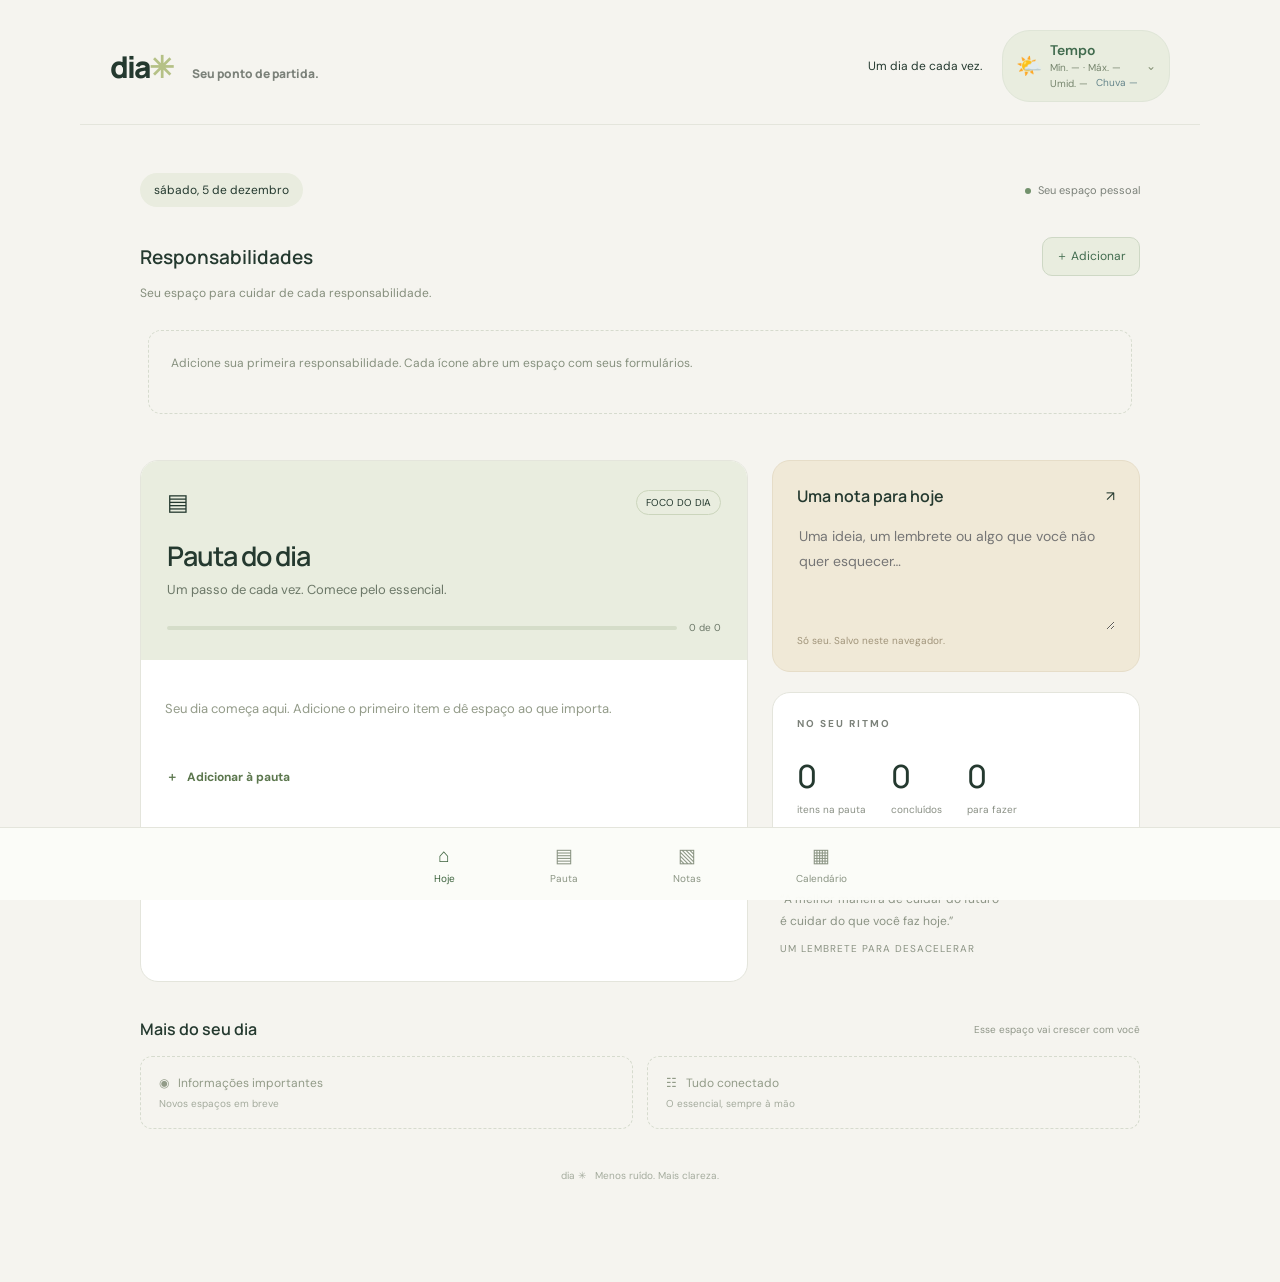
==== index.html @ 229f432b "Separa estilos do HTML em arquivo CSS" ====
<!doctype html>
<html lang="pt-BR"><head><meta charset="utf-8"><meta name="viewport" content="width=device-width,initial-scale=1"><meta name="theme-color" content="#f5f4ef"><title>Dia — seu ponto de partida</title><link rel="stylesheet" href="styles.css"></head><body><header><div class="brand">dia<i>✳</i><span class="tagline">Seu ponto de partida.</span></div><div class="topright"><span>Um dia de cada vez.</span><button class="weathercompact" id="weatheropen" aria-label="Abrir previsão do tempo de Indaial" title="Previsão do tempo — Indaial, SC"><span id="weatherminiicon" aria-hidden="true">🌤️</span><span class="weatherminiinfo"><span id="weatherminitxt">Tempo</span><span id="weatherminirange">Mín. — · Máx. —</span><span class="weatherminimetrics"><span id="weatherminihumidity">Umid. —</span><span id="weatherminirain">Chuva —</span></span><span id="weatherminiwarning" hidden>⚠ Aviso meteorológico</span></span><span class="weatherchevron">⌄</span></button></div></header><main class="layout" id="inicio"><div class="datebar"><span class="datechip" id="date"></span><span class="live">Seu espaço pessoal</span></div><section class="responsibilities" aria-labelledby="resptitle"><div class="respheading"><h2 id="resptitle">Responsabilidades</h2><button id="respadd">＋ Adicionar</button></div><p class="respintro">Seu espaço para cuidar de cada responsabilidade.</p><div class="showcase" id="showcase"></div></section><div class="grid"><section class="card" id="pauta"><div class="pautahead"><div class="labelrow"><span class="icon">▤</span><span class="pill">FOCO DO DIA</span></div><h2>Pauta do dia</h2><p>Um passo de cada vez. Comece pelo essencial.</p><div class="progressline"><div class="track"><div class="fill" id="progress"></div></div><span id="count"></span></div></div><div class="items" id="items"></div><button class="add" id="new">＋ &nbsp; Adicionar à pauta</button></section><aside class="right"><section class="note" id="notas"><div class="labelrow"><h2 class="smalltitle">Uma nota para hoje</h2><span>↗</span></div><textarea id="note" aria-label="Anotações do dia" placeholder="Uma ideia, um lembrete ou algo que você não quer esquecer…"></textarea><div class="saved" id="saved">Só seu. Salvo neste navegador.</div></section><section class="card overview"><div class="eyebrow">NO SEU RITMO</div><div class="stats"><div><div class="number" id="total">0</div><div class="statlabel">itens na pauta</div></div><div><div class="number" id="done">0</div><div class="statlabel">concluídos</div></div><div><div class="number" id="left">0</div><div class="statlabel">para fazer</div></div></div></section><div class="quote">“A melhor maneira de cuidar do futuro<br>é cuidar do que você faz hoje.”<span>UM LEMBRETE PARA DESACELERAR</span></div></aside></div><div class="sectionlabel"><h2>Mais do seu dia</h2><span class="soon">Esse espaço vai crescer com você</span></div><div class="future"><div class="futurebox">◉ &nbsp; Informações importantes<span>Novos espaços em breve</span></div><div class="futurebox">☷ &nbsp; Tudo conectado<span>O essencial, sempre à mão</span></div></div><footer>dia ✳ &nbsp; Menos ruído. Mais clareza.</footer></main><nav class="bottomnav" aria-label="Navegação principal"><a href="#inicio" class="active"><b>⌂</b>Hoje</a><a href="#pauta"><b>▤</b>Pauta</a><a href="#notas"><b>▧</b>Notas</a><a href="#calendario" id="calnav"><b>▦</b>Calendário</a></nav><dialog id="dialog"><form id="form"><h2>Adicionar à pauta</h2><label for="title">O que você quer fazer?</label><input id="title" required maxlength="160" placeholder="Ex.: Preparar a reunião"><label for="time">Horário (opcional)</label><input id="time" type="time"><div class="actions"><button type="button" id="cancel">Cancelar</button><button class="primary">Adicionar</button></div></form></dialog><script>
const today=new Date().toLocaleDateString('en-CA'),key='dia-pauta-'+today;let data;try{data=JSON.parse(localStorage.getItem(key))}catch{}if(!Array.isArray(data))data=[];const $=id=>document.getElementById(id);$('date').textContent=new Date().toLocaleDateString('pt-BR',{weekday:'long',day:'numeric',month:'long'});function save(){try{localStorage.setItem(key,JSON.stringify(data))}catch{alert('Não foi possível salvar neste navegador.')}}function render(){$('items').replaceChildren();if(!data.length){let p=document.createElement('p');p.className='pauta-empty';p.textContent='Seu dia começa aqui. Adicione o primeiro item e dê espaço ao que importa.';$('items').append(p)}data.forEach((v,i)=>{let row=document.createElement('div');row.className='item'+(v.done?' done':'');let c=document.createElement('input');c.type='checkbox';c.className='check';c.checked=v.done;c.setAttribute('aria-label','Concluir '+v.title);c.onchange=()=>{v.done=c.checked;save();render()};let body=document.createElement('div');body.className='itembody';let title=document.createElement('div');title.className='title';title.textContent=v.title;let meta=document.createElement('div');meta.className='meta';meta.textContent=(v.time?v.time+' · ':'')+(v.done?'Concluído':'A fazer');body.append(title,meta);let del=document.createElement('button');del.className='remove';del.textContent='×';del.setAttribute('aria-label','Excluir '+v.title);del.onclick=()=>{data.splice(i,1);save();render()};row.append(c,body,del);$('items').append(row)});let done=data.filter(x=>x.done).length;$('count').textContent=done+' de '+data.length;$('progress').style.width=(data.length?done/data.length*100:0)+'%';$('total').textContent=data.length;$('done').textContent=done;$('left').textContent=data.length-done}render();$('new').onclick=()=>$('dialog').showModal();$('cancel').onclick=()=>$('dialog').close();$('form').onsubmit=e=>{e.preventDefault();let title=$('title').value.trim();if(!title)return;data.push({title,time:$('time').value,done:false});save();render();$('form').reset();$('dialog').close()};try{$('note').value=localStorage.getItem('dia-note-'+today)||''}catch{}$('note').oninput=()=>{try{localStorage.setItem('dia-note-'+today,$('note').value);$('saved').textContent='Salvo neste navegador ✓'}catch{$('saved').textContent='Não foi possível salvar.'}};document.querySelectorAll('.bottomnav a').forEach(a=>a.onclick=()=>{document.querySelectorAll('.bottomnav a').forEach(x=>x.classList.remove('active'));a.classList.add('active')});
</script><main id="calendario" class="calendarpage" hidden><div class="calbar"><h1>Calendário</h1><div class="calcontrols"><button id="calprev" aria-label="Mês anterior">‹</button><button id="caltoday">Hoje</button><button id="calnext" aria-label="Próximo mês">›</button></div></div><p class="respintro">Os vencimentos de todas as suas responsabilidades, em um só lugar.</p><div class="calmonth" id="calmonth" aria-live="polite"></div><div class="card calendar-card"><div class="calweek"><div>DOM</div><div>SEG</div><div>TER</div><div>QUA</div><div>QUI</div><div>SEX</div><div>SÁB</div></div><div class="calgrid" id="calgrid"></div></div><p class="callegend">Os números abaixo dos dias indicam a quantidade de vencimentos.</p><section class="calevents" id="calevents" aria-live="polite"></section></main><dialog id="respcreate"><form id="respcreateform"><h2>Nova responsabilidade</h2><label for="respname">Nome</label><input id="respname" required maxlength="60" placeholder="Ex.: Trabalho, Casa, Estudos"><label for="respimage">Imagem do ícone (opcional)</label><input id="respimage" type="file" accept="image/*"><img id="respimagepreview" alt="Prévia do ícone" hidden><div class="actions"><button type="button" id="respcreatecancel">Cancelar</button><button class="primary">Criar ícone</button></div></form></dialog><dialog id="respdetail"><div class="detailtop"><h2 id="respdetailtitle"></h2><button id="respclose" aria-label="Fechar">×</button></div><p class="respintro">Crie formulários e mantenha as informações por aqui.</p><div id="respforms"></div><button class="respbtn" id="respnewform">＋ Adicionar formulário</button><form id="formbuilder" hidden><label for="formname">Título do formulário</label><input id="formname" required maxlength="100" placeholder="Ex.: Informações da semana"><label>Campos do formulário</label><div id="fieldrows"></div><button type="button" class="respbtn" id="fieldadd">＋ Adicionar campo</button><div class="actions"><button type="button" id="buildercancel">Cancelar</button><button class="primary">Criar formulário</button></div></form><div class="respsave" id="respstatus" role="status"></div><button class="delete-resp" id="respdelete">Excluir esta responsabilidade</button></dialog><script>(()=>{
const el=id=>document.getElementById(id),storage='dia-responsabilidades-v1';let list=[];try{const stored=JSON.parse(localStorage.getItem(storage));if(Array.isArray(stored))list=stored}catch{}let active=null,image='',imageBusy=false,editing=null;
function persist(){try{localStorage.setItem(storage,JSON.stringify(list));render();if(window.refreshCalendar)window.refreshCalendar();el('respstatus').textContent='Salvo neste navegador ✓';return true}catch{el('respstatus').textContent='Não foi possível salvar. O armazenamento pode estar cheio.';alert('Não foi possível salvar. Tente usar uma imagem menor ou liberar espaço no navegador.');return false}}
function node(tag,cls,text){const n=document.createElement(tag);if(cls)n.className=cls;if(text!==undefined)n.textContent=text;return n}
function render(){el('showcase').replaceChildren();if(!list.length){el('showcase').append(node('div','emptyresp','Adicione sua primeira responsabilidade. Cada ícone abre um espaço com seus formulários.'));return}list.forEach(r=>{const now=new Date();const today=now.getFullYear()+'-'+String(now.getMonth()+1).padStart(2,'0')+'-'+String(now.getDate()).padStart(2,'0');const due=(r.forms||[]).some(f=>(f.fields||[]).some(field=>field.type==='date'&&field.value===today));const soonDates=[1,2,3].map(offset=>{const d=new Date(now.getFullYear(),now.getMonth(),now.getDate()+offset);return d.getFullYear()+'-'+String(d.getMonth()+1).padStart(2,'0')+'-'+String(d.getDate()).padStart(2,'0')});const soon=(r.forms||[]).some(f=>(f.fields||[]).some(field=>field.type==='date'&&soonDates.includes(field.value)));const b=node('button','respicon'+(due?' due-today':soon?' due-soon':''));b.type='button';if(r.image){const img=node('img');img.src=r.image;img.alt='';b.append(img)}else b.append(node('span','fallback',r.name.slice(0,1).toUpperCase()));b.append(node('span','',r.name));b.setAttribute('aria-label','Abrir responsabilidade '+r.name+(due?' — vencimento hoje':soon?' — vencimento nos próximos 3 dias':''));if(due)b.title='Vencimento hoje';else if(soon)b.title='Vencimento nos próximos 3 dias';b.onclick=()=>open(r);el('showcase').append(b)})}
function open(r){active=r;el('respdetailtitle').textContent=r.name;el('formbuilder').hidden=true;el('respnewform').hidden=false;el('respstatus').textContent='Salvo somente neste navegador.';renderForms();el('respdetail').showModal()}
function renderForms(){const target=el('respforms');target.replaceChildren();if(!active.forms.length)target.append(node('p','respintro','Nenhum formulário ainda. Comece adicionando um abaixo.'));active.forms.forEach((f,fi)=>{const card=node('section','formcard');const heading=node('div','formheading');heading.append(node('h3','',f.title));const edit=node('button','editform','✎');edit.type='button';edit.title='Editar formulário';edit.setAttribute('aria-label','Editar formulário '+f.title);edit.onclick=()=>startBuilder(f);heading.append(edit);card.append(heading);f.fields.forEach((field,idx)=>{const id='resp-field-'+fi+'-'+idx;const label=node('label','',field.label);label.htmlFor=id;let input;if(field.type==='textarea')input=node('textarea');else{input=node('input');input.type=field.type}input.id=id;if(field.type==='checkbox'){input.className='respcheck';input.checked=!!field.value;label.prepend(input);card.append(label)}else{input.value=field.value||'';card.append(label,input)}input.oninput=()=>{field.value=field.type==='checkbox'?input.checked:input.value;persist()}});const del=node('button','delete-resp','Excluir formulário');del.type='button';del.onclick=()=>{if(!confirm('Excluir este formulário e as informações preenchidas?'))return;active.forms.splice(fi,1);persist();renderForms()};card.append(del);target.append(card)})}
el('respadd').onclick=()=>{el('respcreateform').reset();image='';el('respimagepreview').hidden=true;el('respcreate').showModal()};el('respcreatecancel').onclick=()=>el('respcreate').close();el('respclose').onclick=()=>el('respdetail').close();
el('respimage').onchange=async()=>{const file=el('respimage').files[0];image='';el('respimagepreview').hidden=true;if(!file)return;imageBusy=true;const submit=el('respcreateform').querySelector('button[type=submit],button.primary');submit.disabled=true;try{if(!file.type.startsWith('image/'))throw Error();const url=URL.createObjectURL(file);try{const img=new Image();await new Promise((resolve,reject)=>{img.onload=resolve;img.onerror=reject;img.src=url});const canvas=document.createElement('canvas');canvas.width=canvas.height=160;const ctx=canvas.getContext('2d');const side=Math.min(img.width,img.height);ctx.drawImage(img,(img.width-side)/2,(img.height-side)/2,side,side,0,0,160,160);image=canvas.toDataURL('image/jpeg',.82);el('respimagepreview').src=image;el('respimagepreview').hidden=false}finally{URL.revokeObjectURL(url)}}catch{el('respimage').value='';alert('Não foi possível abrir essa imagem. Escolha uma imagem JPG, PNG ou WebP.')}finally{imageBusy=false;submit.disabled=false}};
el('respcreateform').onsubmit=e=>{e.preventDefault();if(imageBusy)return;const name=el('respname').value.trim();if(!name)return;const r={id:Date.now().toString(36)+Math.random().toString(36).slice(2),name,image,forms:[]};list.push(r);if(!persist()){list.pop();return}render();el('respcreate').close()};
function addField(field){const row=node('div','fieldrow');if(field)row._original=field;const label=node('input');label.required=true;label.maxLength=100;label.placeholder='Nome do campo';label.setAttribute('aria-label','Nome do campo');const select=node('select');select.setAttribute('aria-label','Tipo do campo');[['text','Texto'],['textarea','Texto longo'],['number','Número'],['date','Data'],['checkbox','Marcação']].forEach(([value,text])=>{const opt=node('option','',text);opt.value=value;select.append(opt)});const remove=node('button','','×');remove.type='button';remove.setAttribute('aria-label','Remover campo');remove.onclick=()=>row.remove();if(field){label.value=field.label;select.value=field.type}row.append(label,select,remove);el('fieldrows').append(row)}
function startBuilder(form=null){editing=form;el('formbuilder').reset();el('fieldrows').replaceChildren();el('formname').value=form?form.title:'';if(form)form.fields.forEach(f=>addField(f));else addField();el('formbuilder').querySelector('.primary').textContent=form?'Salvar alterações':'Criar formulário';el('formbuilder').hidden=false;el('respnewform').hidden=true;el('formname').focus();el('formbuilder').scrollIntoView({block:'nearest',behavior:'smooth'})}el('respnewform').onclick=()=>startBuilder();el('fieldadd').onclick=()=>addField();el('buildercancel').onclick=()=>{el('formbuilder').hidden=true;el('respnewform').hidden=false};el('formbuilder').onsubmit=e=>{e.preventDefault();const title=el('formname').value.trim();const fields=[...el('fieldrows').children].map(row=>({label:row.querySelector('input').value.trim(),type:row.querySelector('select').value,value:row._original?row._original.value:''}));if(!title||!fields.length||fields.some(f=>!f.label)){alert('Informe um título e pelo menos um campo com nome.');return}const previous=editing?{title:editing.title,fields:editing.fields}:null;if(editing){editing.title=title;editing.fields=fields}else active.forms.push({title,fields});if(!persist()){if(editing)Object.assign(editing,previous);else active.forms.pop();return}editing=null;el('formbuilder').hidden=true;el('respnewform').hidden=false;renderForms()};el('respdelete').onclick=()=>{if(!confirm('Excluir esta responsabilidade e todos os seus formulários?'))return;const old=list;list=list.filter(r=>r!==active);if(!persist()){list=old;return}render();el('respdetail').close();active=null};render();
window.addEventListener('focus',render);document.addEventListener('visibilitychange',()=>{if(!document.hidden)render()});setInterval(render,60000);window.openResponsibility=id=>{const r=list.find(x=>x.id===id);if(r)open(r)};})();
</script><script>(()=>{
const $=id=>document.getElementById(id),localDay=d=>d.getFullYear()+'-'+String(d.getMonth()+1).padStart(2,'0')+'-'+String(d.getDate()).padStart(2,'0');let selected=localDay(new Date()),view=new Date();view.setDate(1);
function events(){let list=[];try{list=JSON.parse(localStorage.getItem('dia-responsabilidades-v1'))||[]}catch{}const all=[];list.forEach(r=>(r.forms||[]).forEach((f,formIndex)=>(f.fields||[]).forEach(field=>{if(field.type==='date'&&/^\d{4}-\d{2}-\d{2}$/.test(field.value||'')){const existing=all.find(e=>e.id===r.id&&e.formIndex===formIndex&&e.date===field.value);if(existing)existing.fields.push(field.label);else all.push({date:field.value,responsibility:r.name,id:r.id,formIndex,form:f.title,fields:[field.label]})}})));return all}
function node(t,c,text){const n=document.createElement(t);if(c)n.className=c;if(text!==undefined)n.textContent=text;return n}
function render(){const all=events(),today=localDay(new Date());$('calmonth').textContent=view.toLocaleDateString('pt-BR',{month:'long',year:'numeric'});$('calgrid').replaceChildren();for(let i=0;i<view.getDay();i++)$('calgrid').append(node('div','calblank'));const days=new Date(view.getFullYear(),view.getMonth()+1,0).getDate();for(let day=1;day<=days;day++){const date=localDay(new Date(view.getFullYear(),view.getMonth(),day)),items=all.filter(e=>e.date===date);const b=node('button','calday'+(date===selected?' selected':'')+(date===today?' today':''),String(day));b.type='button';b.setAttribute('aria-pressed',String(date===selected));b.setAttribute('aria-label',day+' de '+$('calmonth').textContent+', '+items.length+' vencimentos');if(items.length)b.append(node('small','',items.length+' '+(items.length===1?'item':'itens')));b.onclick=()=>{selected=date;render()};$('calgrid').append(b)}const area=$('calevents');area.replaceChildren();area.append(node('h2','',new Date(selected+'T12:00:00').toLocaleDateString('pt-BR',{weekday:'long',day:'numeric',month:'long',year:'numeric'})));const matches=all.filter(e=>e.date===selected);if(!matches.length)area.append(node('p','calempty','Nenhum vencimento neste dia. As datas preenchidas nos formulários aparecem aqui automaticamente.'));matches.forEach(e=>{const b=node('button','calevent');b.type='button';b.append(node('small','',e.responsibility),node('strong','',e.form),node('span','',e.fields.join(' · ')));b.setAttribute('aria-label','Abrir '+e.responsibility+', '+e.form+', '+e.fields.join(', '));b.onclick=()=>window.openResponsibility(e.id);area.append(b)})}
function page(){const calendar=location.hash==='#calendario';document.querySelector('main.layout').hidden=calendar;$('calendario').hidden=!calendar;document.querySelectorAll('.bottomnav a').forEach(a=>a.classList.toggle('active',calendar?a.id==='calnav':a.getAttribute('href')===(location.hash||'#inicio')));if(calendar)render()}
$('calprev').onclick=()=>{view.setMonth(view.getMonth()-1);render()};$('calnext').onclick=()=>{view.setMonth(view.getMonth()+1);render()};$('caltoday').onclick=()=>{view=new Date();view.setDate(1);selected=localDay(new Date());render()};window.refreshCalendar=render;window.addEventListener('hashchange',page);window.addEventListener('storage',render);page();
})();
</script><dialog id="weatherdialog"><div class="weatherdialogtop"><span>Indaial, SC</span><button id="weatherclose" aria-label="Fechar previsão">×</button></div><section class="card weather" aria-labelledby="weathertitle"><div class="labelrow"><div><div class="eyebrow">TEMPO EM INDAIAL, SC</div><h2 id="weathertitle">O tempo hoje</h2></div><button id="weatherrefresh" class="respbtn" aria-label="Atualizar previsão do tempo">↻ Atualizar</button></div><div id="weathercontent" hidden><div class="weathernow"><span id="weathericon" aria-hidden="true"></span><div><div id="weathertemp"></div><strong id="weathercondition"></strong><div id="weatherfeel"></div></div><div class="weatherdetails"><div id="weatherrange"></div><div id="weatherrain"></div><div id="weatherhumidity"></div></div></div><details class="weatherforecast" open><summary>Previsão para 7 dias</summary><div id="weatherweek"></div></details></div><section class="weatheralerts"><strong>Avisos meteorológicos · Indaial</strong><div id="weatheralertstatus" role="status">Consultando avisos do INMET…</div><div id="weatheralertlist"></div><a href="https://avisos.inmet.gov.br/" target="_blank" rel="noopener">Consultar avisos oficiais no INMET ↗</a></section><div class="weatherfoot"><span id="weatherstatus" role="status">Carregando previsão…</span><a href="https://open-meteo.com/" target="_blank" rel="noopener">Open-Meteo</a></div></section></dialog><script>document.getElementById("weatheropen").onclick=()=>document.getElementById("weatherdialog").showModal();document.getElementById("weatherclose").onclick=()=>document.getElementById("weatherdialog").close();</script><script>(()=>{
const $=id=>document.getElementById(id),url='https://api.open-meteo.com/v1/forecast?latitude=-26.89778&longitude=-49.23167&current=temperature_2m,apparent_temperature,relative_humidity_2m,weather_code,is_day&daily=weather_code,temperature_2m_max,temperature_2m_min,precipitation_probability_max&timezone=America%2FSao_Paulo&forecast_days=7',key='dia-weather-indaial-v1';let busy=false;
const fmt=(v,s='')=>typeof v==='number'&&Number.isFinite(v)?Math.round(v)+s:'—';
function condition(code,night=false){if(code===0)return[night?'🌙':'☀️',night?'Céu limpo':'Ensolarado'];if([1,2].includes(code))return['🌤️','Parcialmente nublado'];if(code===3)return['☁️','Nublado'];if([45,48].includes(code))return['🌫️','Neblina'];if([51,53,55,56,57].includes(code))return['🌦️','Garoa'];if([61,63,65,66,67,80,81,82].includes(code))return['🌧️','Chuva'];if([71,73,75,77,85,86].includes(code))return['🌨️','Neve'];if([95,96,99].includes(code))return['⛈️','Trovoadas'];return['🌡️','Condição indisponível']}
function node(t,c,txt){const n=document.createElement(t);if(c)n.className=c;if(txt!==undefined)n.textContent=txt;return n}
function render(payload,cached=false){const d=payload.data;if(!d.daily?.time?.length||!d.current)throw Error('Resposta incompleta');const day=new Date().toLocaleDateString('en-CA',{timeZone:'America/Sao_Paulo'});let i=d.daily.time.indexOf(day);if(i<0){$('weatherstatus').textContent='A previsão salva é de outro dia. Conecte-se à internet e atualize.';$('weathercontent').hidden=true;return}const [icon,text]=condition(d.current.weather_code,d.current.is_day===0);$('weathercontent').hidden=false;$('weathericon').textContent=icon;$('weatherminiicon').textContent=icon;$('weatherminitxt').textContent=fmt(d.current.temperature_2m,'°');$('weatherminirain').textContent='Chuva '+fmt(d.daily.precipitation_probability_max[i],'%');$('weatherminirange').textContent='Mín. '+fmt(d.daily.temperature_2m_min[i],'°')+' · Máx. '+fmt(d.daily.temperature_2m_max[i],'°');$('weatherminihumidity').textContent='Umid. '+fmt(d.current.relative_humidity_2m,'%');$('weatherhumidity').textContent='Umidade atual: '+fmt(d.current.relative_humidity_2m,'%');$('weatheropen').setAttribute('aria-label','Previsão de Indaial: '+fmt(d.current.temperature_2m,' graus')+', chance de chuva hoje '+fmt(d.daily.precipitation_probability_max[i],'%'));$('weathertemp').textContent=fmt(d.current.temperature_2m,'°');$('weathercondition').textContent=text;$('weatherfeel').textContent='Sensação de '+fmt(d.current.apparent_temperature,'°');$('weatherrange').textContent='Mín. '+fmt(d.daily.temperature_2m_min[i],'°')+'  ·  Máx. '+fmt(d.daily.temperature_2m_max[i],'°');$('weatherrain').textContent=fmt(d.daily.precipitation_probability_max[i],'%')+' de chance de chuva';$('weatherweek').replaceChildren();d.daily.time.forEach((date,j)=>{if(date<day)return;const [ic,description]=condition(d.daily.weather_code[j]);const cell=node('div','weatherday');cell.append(node('span','',date===day?'Hoje':new Date(date+'T12:00:00').toLocaleDateString('pt-BR',{weekday:'short'})),node('div','weatherdayicon',ic),node('strong','',fmt(d.daily.temperature_2m_max[j],'°')),node('span','',fmt(d.daily.temperature_2m_min[j],'°')),node('small','',fmt(d.daily.precipitation_probability_max[j],'%')));cell.title=description+' · chance de chuva';$('weatherweek').append(cell)});$('weatherstatus').textContent=(cached?'Última previsão salva · ':'Atualizado às ')+new Date(payload.saved).toLocaleTimeString('pt-BR',{hour:'2-digit',minute:'2-digit',timeZone:'America/Sao_Paulo'})+(cached?' · Pode estar desatualizada.':'')}
async function load(){if(busy)return;busy=true;$('weatherrefresh').disabled=true;$('weatherstatus').textContent='Atualizando previsão…';try{const response=await fetch(url,{signal:AbortSignal.timeout(15000)});if(!response.ok)throw Error('API indisponível');const data=await response.json();const payload={data,saved:Date.now()};render(payload);try{localStorage.setItem(key,JSON.stringify(payload))}catch{}}catch{let cached;try{cached=JSON.parse(localStorage.getItem(key));if(cached)render(cached,true)}catch{cached=null}if(!cached)$('weatherstatus').textContent='Não foi possível carregar o tempo. Verifique a conexão e tente atualizar.'}finally{busy=false;$('weatherrefresh').disabled=false}}
$('weatherrefresh').onclick=load;try{const cached=JSON.parse(localStorage.getItem(key));if(cached)render(cached,true)}catch{}load();setInterval(load,30*60*1000);window.addEventListener('online',load);
})();
</script><script>
(()=>{async function checkAlerts(){try{const response=await fetch('https://apiprevmet3.inmet.gov.br/avisos/ativos',{signal:AbortSignal.timeout(12000)});if(!response.ok)throw Error();const data=await response.json();if(!Array.isArray(data.hoje))throw Error();const now=Date.now();const alerts=data.hoje.filter(a=>{const city=String(a.municipios||'').includes('Indaial - SC');const start=Date.parse(String(a.data_inicio||'').slice(0,10)+'T'+(a.hora_inicio||'00:00')+':00-03:00');const end=Date.parse(String(a.data_fim||'').slice(0,10)+'T'+(a.hora_fim||'23:59')+':00-03:00');return city&&Number.isFinite(start)&&Number.isFinite(end)&&start<=now&&end>=now});const status=document.getElementById('weatheralertstatus'),list=document.getElementById('weatheralertlist');list.replaceChildren();status.textContent=alerts.length?'Avisos vigentes do INMET para o município:':'Nenhum aviso vigente para Indaial retornado pelo INMET nesta consulta.';document.getElementById('weatherminiwarning').hidden=!alerts.length;alerts.forEach(a=>{const item=document.createElement('div');item.className='weatheralertitem';item.textContent=(a.descricao||'Aviso meteorológico')+' · '+(a.severidade||'')+' · Até '+String(a.data_fim).slice(0,10).split('-').reverse().join('/')+' às '+a.hora_fim;list.append(item)})}catch{document.getElementById('weatheralertstatus').textContent='Consulta automática de alertas indisponível neste arquivo local. Consulte o INMET no link abaixo.';document.getElementById('weatherminiwarning').hidden=true}}checkAlerts();setInterval(checkAlerts,30*60*1000)})();
</script></body></html>
---- styles.css ----
@import url('https://fonts.googleapis.com/css2?family=DM+Sans:wght@400;500;600;700&family=Manrope:wght@400;500;600;700;800&display=swap');
:root{--ink:#24392f;--muted:#7b8179;--paper:#f5f4ef;--green:#416b4e;--line:#e4e5dc}*{box-sizing:border-box}body{margin:0;background:var(--paper);color:var(--ink);font:14px 'DM Sans',sans-serif}button,input,textarea{font:inherit}button{cursor:pointer}button:focus-visible,a:focus-visible{outline:3px solid #cda75c;outline-offset:4px}header{max-width:1120px;margin:auto;padding:30px 30px 22px;display:flex;justify-content:space-between;align-items:center;border-bottom:1px solid var(--line)}.brand{font:800 30px Manrope,sans-serif;letter-spacing:-2px}.brand i{color:#b5c186;font-style:normal}.tagline{font-size:12px;color:var(--muted);margin-left:20px;letter-spacing:0}.topright{display:flex;gap:20px;align-items:center;font-size:12px}.avatar{background:#e2e7da;border-radius:50%;width:38px;height:38px;display:grid;place-items:center}.layout{max-width:1060px;margin:48px auto 100px;padding:0 30px}.eyebrow{text-transform:uppercase;letter-spacing:2px;font-size:10px;font-weight:700;color:var(--muted)}h1{font:500 42px Manrope,sans-serif;letter-spacing:-1.8px;margin:12px 0} .intro{color:var(--muted);font-size:15px;margin-bottom:30px}.datebar{display:flex;align-items:center;justify-content:space-between;margin-bottom:30px}.datechip{background:#e9ecdf;border-radius:20px;padding:9px 14px;font-size:12px}.live{color:var(--muted);font-size:11px}.live:before{content:'';display:inline-block;width:6px;height:6px;background:#72916c;border-radius:50%;margin-right:7px}.grid{display:grid;grid-template-columns:1.65fr 1fr;gap:24px}.card{background:#fff;border:1px solid var(--line);border-radius:18px;overflow:hidden}.pautahead{background:#e9eddf;padding:26px}.labelrow{display:flex;justify-content:space-between;align-items:center}.icon{font-size:23px}.pill{font-size:10px;border:1px solid #cbd5bc;padding:5px 9px;border-radius:20px}.pautahead h2{font:600 27px Manrope,sans-serif;letter-spacing:-1px;margin:20px 0 7px}.pautahead p{color:#6c7868;font-size:13px;margin:0}.progressline{display:flex;align-items:center;gap:12px;margin-top:23px;font-size:10px;color:#6c7868}.track{height:4px;background:#d5ddc9;flex:1;border-radius:5px;overflow:hidden}.fill{height:100%;background:#66835a;transition:width .2s}.items{padding:4px 24px}.item{display:flex;gap:13px;padding:22px 0;border-bottom:1px solid #eef0e9;align-items:flex-start}.check{appearance:none;flex-shrink:0;width:20px;height:20px;border:1.5px solid #cdd5c8;border-radius:6px;margin:2px 0;cursor:pointer}.check:checked{background:#54754c;border-color:#54754c}.check:checked:after{content:'✓';color:white;display:block;text-align:center;font-size:14px}.item.done .title{text-decoration:line-through;color:#92998e}.itembody{flex:1;min-width:0}.title{font-size:14px;font-weight:600;line-height:1.5}.meta{font-size:11px;color:#92958b;margin-top:6px;display:flex;gap:10px}.category{color:#7c8868}.remove{border:0;background:none;color:#9b9f96;font-size:19px;padding:0 4px}.add{border:0;background:none;color:#5c774e;padding:20px 25px;font-size:12px;font-weight:700;width:100%;text-align:left}.right{display:flex;flex-direction:column;gap:20px}.note{background:#f0e9d7;border:1px solid #e6ddc8;border-radius:18px;padding:24px}.smalltitle{font:600 16px Manrope,sans-serif;margin:0}.note textarea{width:100%;border:0;resize:vertical;background:transparent;min-height:108px;line-height:1.8;color:#756b55;margin-top:15px;outline-color:#a8966d}.saved{font-size:10px;color:#a0947a}.overview{padding:24px}.stats{display:flex;gap:25px;margin:24px 0 4px}.number{font:500 32px Manrope,sans-serif}.statlabel{font-size:10px;color:#8a9085;margin-top:5px}.quote{padding:24px 8px;color:#8b9384;font-size:12px;line-height:1.8}.quote span{display:block;margin-top:8px;font-size:10px;letter-spacing:1px}.sectionlabel{display:flex;justify-content:space-between;margin:36px 0 16px;align-items:center}.sectionlabel h2{font:600 16px Manrope,sans-serif;margin:0}.soon{font-size:10px;color:#909789}.future{display:flex;gap:14px}.futurebox{border:1px dashed #d6dbce;border-radius:12px;padding:18px;flex:1;color:#929b88;font-size:12px}.futurebox span{display:block;font-size:10px;margin-top:6px;color:#a4ab9d}footer{text-align:center;color:#a5ac9e;font-size:10px;margin:40px 0 0}.bottomnav{display:none}dialog{border:1px solid var(--line);border-radius:18px;max-width:400px;width:calc(100% - 32px);padding:26px;color:var(--ink)}dialog::backdrop{background:#1c302a66}dialog h2{margin:0 0 22px}label{display:block;font-size:12px;margin:15px 0 7px}dialog input{width:100%;padding:12px;border:1px solid #d9dfd3;border-radius:8px} .actions{display:flex;justify-content:flex-end;gap:10px;margin-top:24px}.actions button{border:0;border-radius:8px;padding:11px 16px;background:#e9ecdf;color:var(--ink)}.actions .primary{background:var(--green);color:white}@media(max-width:650px){header{padding:22px 24px}.tagline,.topright>span{display:none}.layout{margin:30px auto 100px;padding:0 22px}h1{font-size:34px}.intro{font-size:13px;line-height:1.6;margin-bottom:23px}.datebar{margin-bottom:24px}.grid{grid-template-columns:1fr;gap:18px}.pautahead{padding:24px}.right{gap:18px}.overview{order:2}.quote{display:none}.future{gap:10px}.futurebox{padding:15px 12px}.bottomnav{position:fixed;bottom:0;left:0;right:0;background:#fbfcf8f5;backdrop-filter:blur(12px);border-top:1px solid var(--line);display:flex;justify-content:space-around;padding:12px 12px max(12px,env(safe-area-inset-bottom))}.bottomnav a{font-size:10px;color:#8b9584;text-decoration:none;text-align:center;padding:3px 20px}.bottomnav b{display:block;font-size:19px;margin-bottom:4px;font-weight:400}.bottomnav .active{color:#3e643f}footer{margin-bottom:10px}}

.responsibilities{margin:0 0 30px}.respheading{display:flex;justify-content:space-between;align-items:center;gap:12px}.respheading h2{font:600 19px Manrope,sans-serif;margin:0}.respheading button,.respbtn{border:1px solid #ced8c5;background:#e9eddf;color:#416b4e;border-radius:10px;padding:10px 13px;font-size:12px}.respintro{color:#858e7c;font-size:12px;margin:9px 0 19px}.showcase{display:flex;gap:18px;overflow-x:auto;padding:10px 8px 16px;min-height:110px}.respicon{border:0;background:none;color:var(--ink);width:85px;flex:0 0 85px;padding:0;text-align:center}.respicon img,.respicon .fallback{width:70px;height:70px;border-radius:22px;object-fit:cover;display:grid;place-items:center;background:#e5eada;font-size:27px;margin:0 auto 9px;border:1px solid #d6dfcc}.respicon span:last-child{display:block;overflow-wrap:anywhere;font-size:12px;line-height:1.4}.emptyresp{border:1px dashed #d6dbce;border-radius:13px;padding:22px;width:100%;color:#87917f;font-size:12px;line-height:1.7}#respdetail{max-width:560px;max-height:90dvh;overflow-y:auto}#respdetail textarea,#respdetail select,#respcreate textarea{width:100%;padding:12px;border:1px solid #d9dfd3;border-radius:8px;background:#fff;color:var(--ink)}.detailtop{display:flex;justify-content:space-between;align-items:center;gap:15px}.detailtop h2{font-size:21px;margin:0;overflow-wrap:anywhere}.detailtop button{border:0;background:none;font-size:25px;color:#849078}.formcard{border:1px solid #e2e6dc;border-radius:12px;margin:18px 0;padding:17px}.formcard h3{margin:0 0 18px;font-size:16px}.fieldrow{display:grid;grid-template-columns:1fr 100px 28px;gap:8px;margin:9px 0}.fieldrow input{min-width:0}.fieldrow button{border:0;background:none;color:#9b776e}.formtools{display:flex;gap:9px;flex-wrap:wrap;margin-top:18px}.respsave{font-size:11px;color:#7e8b74;min-height:18px;margin-top:14px}.delete-resp{border:0;background:none;color:#967c73;font-size:11px;margin-top:24px;padding:5px 0}.respcheck{width:auto!important;margin-right:8px}.formcard label{overflow-wrap:anywhere}#respimagepreview{width:65px;height:65px;object-fit:cover;border-radius:16px;margin-top:12px}#respcreate input[type=file]{font-size:12px}@media(max-width:420px){.respheading h2{font-size:17px}.respheading button{padding:9px 10px;font-size:11px}.showcase{gap:10px}.fieldrow{grid-template-columns:1fr 83px 24px}}
.formheading{display:flex;align-items:flex-start;justify-content:space-between;gap:12px}.formheading h3{flex:1;overflow-wrap:anywhere}.editform{border:0;background:#edf1e6;color:#507046;border-radius:7px;min-width:32px;min-height:32px;font-size:20px;margin:-4px -5px 8px 0;line-height:1}.editform:hover{background:#dce6d1}
.bottomnav{position:fixed;bottom:0;left:0;right:0;background:#fbfcf8f5;backdrop-filter:blur(12px);border-top:1px solid var(--line);display:flex;justify-content:center;gap:55px;padding:12px 12px max(12px,env(safe-area-inset-bottom));z-index:10}.bottomnav a{font-size:10px;color:#8b9584;text-decoration:none;text-align:center;padding:3px 20px}.bottomnav b{display:block;font-size:19px;margin-bottom:4px;font-weight:400}.bottomnav .active{color:#3e643f}.calendarpage{max-width:900px;margin:32px auto 100px;padding:0 22px}.calbar{display:flex;align-items:center;justify-content:space-between;gap:10px;margin-bottom:22px}.calbar h1{font-size:26px;margin:0}.calcontrols{display:flex;gap:6px;align-items:center}.calcontrols button{background:#fff;border:1px solid var(--line);border-radius:9px;padding:10px;color:var(--ink)}.calmonth{font:600 19px Manrope,sans-serif;text-transform:capitalize;margin:24px 0 18px}.calweek,.calgrid{display:grid;grid-template-columns:repeat(7,minmax(0,1fr));gap:5px}.calweek div{text-align:center;font-size:10px;color:#85917b;padding-bottom:10px}.calday{min-height:62px;border:1px solid var(--line);border-radius:10px;background:white;color:var(--ink);padding:8px 3px;position:relative}.calday.selected{border:2px solid #628153;background:#e9eddf}.calday.today{font-weight:800;color:#416b4e}.calday small{display:block;font-size:9px;color:#748965;margin-top:5px}.calblank{min-height:50px}.calevents{margin-top:26px}.calevents h2{font-size:16px;font-weight:600}.calevent{width:100%;text-align:left;background:white;border:1px solid var(--line);border-radius:12px;padding:17px;margin:8px 0;color:var(--ink)}.calevent strong{display:block;font-size:14px;margin:6px 0}.calevent small{color:#7e8b74;font-size:11px}.calevent span{font-size:12px}.calempty{font-size:13px;color:#8b9383;line-height:1.7;padding:15px 0}.callegend{color:#8b9383;font-size:11px;margin-top:16px}@media(max-width:650px){.bottomnav{gap:0;justify-content:space-around}.bottomnav a{padding:3px 10px}.calendarpage{margin-top:28px}.calbar h1{font-size:24px}.calcontrols button{padding:9px}.calday{min-height:58px}}
.respicon.due-today img,.respicon.due-today .fallback{outline:3px solid #d34343;outline-offset:3px}.respicon img,.respicon .fallback{aspect-ratio:1 / 1;flex-shrink:0}.respicon.due-soon img,.respicon.due-soon .fallback{outline:3px solid #e2b62e;outline-offset:3px}.weather{padding:24px;margin-bottom:24px;background:linear-gradient(120deg,#edf2e8,#fcfcf8)}.weather h2{font:600 20px Manrope,sans-serif;margin:8px 0 0}.weathernow{display:flex;align-items:center;gap:22px;padding:23px 0}.weathernow #weathericon{font-size:50px}.weathernow #weathertemp{font:500 48px Manrope,sans-serif;line-height:1.2;letter-spacing:-2px}.weathernow strong{font-size:13px}#weatherfeel{font-size:11px;color:#83907b;margin-top:6px}.weatherdetails{margin-left:auto;font-size:13px;line-height:2;color:#687b60}.weatherforecast{border-top:1px solid #dce4d5;padding-top:15px}.weatherforecast summary{font-size:12px;color:#54754c;cursor:pointer}#weatherweek{display:grid;grid-template-columns:repeat(7,minmax(0,1fr));gap:5px;padding:20px 0 4px}.weatherday{text-align:center;font-size:11px}.weatherday span{display:block;color:#85917b;margin:5px 0}.weatherdayicon{font-size:24px;margin:10px 0}.weatherday small{display:block;color:#678e9c;margin-top:9px}.weatherfoot{display:flex;justify-content:space-between;gap:12px;font-size:10px;color:#8a9681;margin-top:18px;line-height:1.6}.weatherfoot a{color:#85917b;white-space:nowrap}@media(max-width:650px){.weather{padding:20px}.weathernow{gap:15px;flex-wrap:wrap}.weathernow #weathertemp{font-size:43px}.weatherdetails{margin-left:0;width:100%;font-size:12px;display:flex;justify-content:space-between;gap:8px;flex-wrap:wrap}.weathernow #weathericon{font-size:44px}.weatherdayicon{font-size:20px}}
.weathercompact{display:flex;align-items:center;gap:8px;border:1px solid #dfe5d7;background:#e9eddf;border-radius:28px;padding:10px 13px;color:#416b4e;white-space:nowrap}.weathercompact #weatherminiicon{font-size:21px}.weathercompact #weatherminitxt{font-size:14px;font-weight:600}.weatherchevron{color:#849176;font-size:12px}#weatherdialog{width:calc(100% - 28px);max-width:650px;max-height:90dvh;padding:16px;border-radius:20px;overflow-y:auto}#weatherdialog .weather{margin:0;border:0} .weatherdialogtop{display:flex;align-items:center;justify-content:space-between;padding:0 8px 10px;color:#819072;font-size:12px}.weatherdialogtop button{border:0;background:transparent;color:#7b8972;font-size:26px;min-width:35px;min-height:35px}@media(max-width:650px){header .topright{display:flex}.weathercompact{padding:8px 11px;gap:6px}#weatherdialog .weather{padding:16px 10px}.weathercompact #weatherminitxt{font-size:13px}}
.weatherminiinfo{display:flex;flex-direction:column;align-items:flex-start;gap:2px}#weatherminirain{font-size:10px;font-weight:400;color:#65858b;line-height:1.2}#weatherminirange,.weatherminimetrics{font-size:10px;font-weight:400;color:#76856d;line-height:1.4}.weatherminimetrics{display:flex;gap:8px}.weatherminiinfo{gap:2px}#weatherminiwarning{font-size:10px;color:#b15b32}.weatheralerts{border-top:1px solid #dce4d5;margin-top:20px;padding-top:16px;font-size:12px;line-height:1.6}.weatheralerts strong{font-size:12px}.weatheralerts a{color:#55794b;font-size:11px}.weatheralerts #weatheralertstatus{font-size:11px;color:#8b927f;margin:7px 0}.weatheralertitem{border-left:3px solid #cf7e36;background:#fff3dc;padding:12px;margin:8px 0;white-space:pre-line}@media(max-width:420px){header{padding:18px 20px}.weathercompact{padding:8px 10px;gap:7px}.weatherminimetrics{gap:6px}}
@media(max-width:420px){header{height:90px;box-sizing:border-box;padding:6px 10px;gap:6px}header .brand{font-size:25px;flex-shrink:0}header .topright{flex:1;min-width:0;justify-content:flex-end}header .weathercompact{width:100%;max-width:225px;box-sizing:border-box;padding:7px 8px;gap:5px;white-space:nowrap}header .weathercompact #weatherminiicon{font-size:17px;flex-shrink:0}header .weathercompact .weatherminiinfo{min-width:0;gap:1px}header .weathercompact #weatherminitxt{font-size:12px}header #weatherminirange,header .weatherminimetrics{font-size:9px;white-space:nowrap;line-height:1.3}header .weatherminimetrics{gap:5px;flex-wrap:nowrap}header #weatherminiwarning{font-size:9px;white-space:nowrap}header .weatherchevron{font-size:10px;flex-shrink:0}}

.pauta-empty{color:#939b89;font-size:13px;line-height:1.8;padding:20px 0 12px}
.calendar-card{padding:16px}
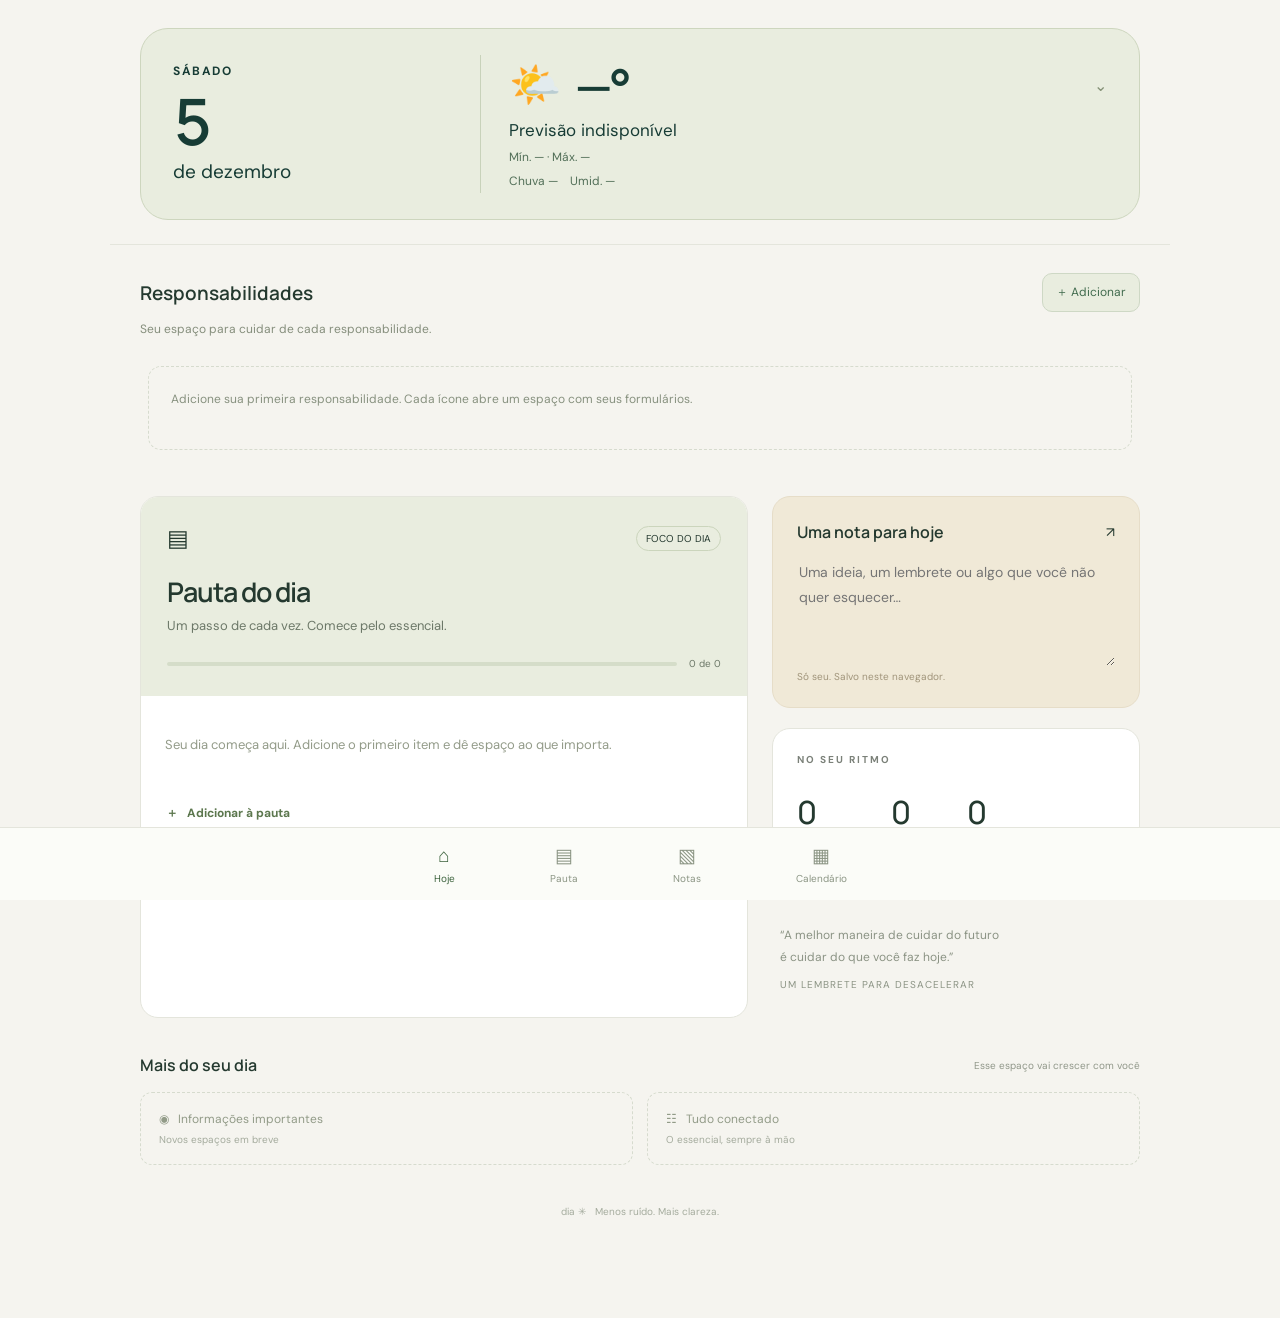
==== commit b92e3931: "Atualiza cabeçalho com cartão integrado de data e previsão" ====
--- a/index.html
+++ b/index.html
@@ -1,6 +1,6 @@
 <!doctype html>
-<html lang="pt-BR"><head><meta charset="utf-8"><meta name="viewport" content="width=device-width,initial-scale=1"><meta name="theme-color" content="#f5f4ef"><title>Dia — seu ponto de partida</title><link rel="stylesheet" href="styles.css"></head><body><header><div class="brand">dia<i>✳</i><span class="tagline">Seu ponto de partida.</span></div><div class="topright"><span>Um dia de cada vez.</span><button class="weathercompact" id="weatheropen" aria-label="Abrir previsão do tempo de Indaial" title="Previsão do tempo — Indaial, SC"><span id="weatherminiicon" aria-hidden="true">🌤️</span><span class="weatherminiinfo"><span id="weatherminitxt">Tempo</span><span id="weatherminirange">Mín. — · Máx. —</span><span class="weatherminimetrics"><span id="weatherminihumidity">Umid. —</span><span id="weatherminirain">Chuva —</span></span><span id="weatherminiwarning" hidden>⚠ Aviso meteorológico</span></span><span class="weatherchevron">⌄</span></button></div></header><main class="layout" id="inicio"><div class="datebar"><span class="datechip" id="date"></span><span class="live">Seu espaço pessoal</span></div><section class="responsibilities" aria-labelledby="resptitle"><div class="respheading"><h2 id="resptitle">Responsabilidades</h2><button id="respadd">＋ Adicionar</button></div><p class="respintro">Seu espaço para cuidar de cada responsabilidade.</p><div class="showcase" id="showcase"></div></section><div class="grid"><section class="card" id="pauta"><div class="pautahead"><div class="labelrow"><span class="icon">▤</span><span class="pill">FOCO DO DIA</span></div><h2>Pauta do dia</h2><p>Um passo de cada vez. Comece pelo essencial.</p><div class="progressline"><div class="track"><div class="fill" id="progress"></div></div><span id="count"></span></div></div><div class="items" id="items"></div><button class="add" id="new">＋ &nbsp; Adicionar à pauta</button></section><aside class="right"><section class="note" id="notas"><div class="labelrow"><h2 class="smalltitle">Uma nota para hoje</h2><span>↗</span></div><textarea id="note" aria-label="Anotações do dia" placeholder="Uma ideia, um lembrete ou algo que você não quer esquecer…"></textarea><div class="saved" id="saved">Só seu. Salvo neste navegador.</div></section><section class="card overview"><div class="eyebrow">NO SEU RITMO</div><div class="stats"><div><div class="number" id="total">0</div><div class="statlabel">itens na pauta</div></div><div><div class="number" id="done">0</div><div class="statlabel">concluídos</div></div><div><div class="number" id="left">0</div><div class="statlabel">para fazer</div></div></div></section><div class="quote">“A melhor maneira de cuidar do futuro<br>é cuidar do que você faz hoje.”<span>UM LEMBRETE PARA DESACELERAR</span></div></aside></div><div class="sectionlabel"><h2>Mais do seu dia</h2><span class="soon">Esse espaço vai crescer com você</span></div><div class="future"><div class="futurebox">◉ &nbsp; Informações importantes<span>Novos espaços em breve</span></div><div class="futurebox">☷ &nbsp; Tudo conectado<span>O essencial, sempre à mão</span></div></div><footer>dia ✳ &nbsp; Menos ruído. Mais clareza.</footer></main><nav class="bottomnav" aria-label="Navegação principal"><a href="#inicio" class="active"><b>⌂</b>Hoje</a><a href="#pauta"><b>▤</b>Pauta</a><a href="#notas"><b>▧</b>Notas</a><a href="#calendario" id="calnav"><b>▦</b>Calendário</a></nav><dialog id="dialog"><form id="form"><h2>Adicionar à pauta</h2><label for="title">O que você quer fazer?</label><input id="title" required maxlength="160" placeholder="Ex.: Preparar a reunião"><label for="time">Horário (opcional)</label><input id="time" type="time"><div class="actions"><button type="button" id="cancel">Cancelar</button><button class="primary">Adicionar</button></div></form></dialog><script>
-const today=new Date().toLocaleDateString('en-CA'),key='dia-pauta-'+today;let data;try{data=JSON.parse(localStorage.getItem(key))}catch{}if(!Array.isArray(data))data=[];const $=id=>document.getElementById(id);$('date').textContent=new Date().toLocaleDateString('pt-BR',{weekday:'long',day:'numeric',month:'long'});function save(){try{localStorage.setItem(key,JSON.stringify(data))}catch{alert('Não foi possível salvar neste navegador.')}}function render(){$('items').replaceChildren();if(!data.length){let p=document.createElement('p');p.className='pauta-empty';p.textContent='Seu dia começa aqui. Adicione o primeiro item e dê espaço ao que importa.';$('items').append(p)}data.forEach((v,i)=>{let row=document.createElement('div');row.className='item'+(v.done?' done':'');let c=document.createElement('input');c.type='checkbox';c.className='check';c.checked=v.done;c.setAttribute('aria-label','Concluir '+v.title);c.onchange=()=>{v.done=c.checked;save();render()};let body=document.createElement('div');body.className='itembody';let title=document.createElement('div');title.className='title';title.textContent=v.title;let meta=document.createElement('div');meta.className='meta';meta.textContent=(v.time?v.time+' · ':'')+(v.done?'Concluído':'A fazer');body.append(title,meta);let del=document.createElement('button');del.className='remove';del.textContent='×';del.setAttribute('aria-label','Excluir '+v.title);del.onclick=()=>{data.splice(i,1);save();render()};row.append(c,body,del);$('items').append(row)});let done=data.filter(x=>x.done).length;$('count').textContent=done+' de '+data.length;$('progress').style.width=(data.length?done/data.length*100:0)+'%';$('total').textContent=data.length;$('done').textContent=done;$('left').textContent=data.length-done}render();$('new').onclick=()=>$('dialog').showModal();$('cancel').onclick=()=>$('dialog').close();$('form').onsubmit=e=>{e.preventDefault();let title=$('title').value.trim();if(!title)return;data.push({title,time:$('time').value,done:false});save();render();$('form').reset();$('dialog').close()};try{$('note').value=localStorage.getItem('dia-note-'+today)||''}catch{}$('note').oninput=()=>{try{localStorage.setItem('dia-note-'+today,$('note').value);$('saved').textContent='Salvo neste navegador ✓'}catch{$('saved').textContent='Não foi possível salvar.'}};document.querySelectorAll('.bottomnav a').forEach(a=>a.onclick=()=>{document.querySelectorAll('.bottomnav a').forEach(x=>x.classList.remove('active'));a.classList.add('active')});
+<html lang="pt-BR"><head><meta charset="utf-8"><meta name="viewport" content="width=device-width,initial-scale=1"><meta name="theme-color" content="#f5f4ef"><title>Dia — seu ponto de partida</title><link rel="stylesheet" href="styles.css"></head><body><header class="app-header"><div class="day-card"><time class="header-date" id="date"><span class="header-weekday" id="headerweekday"></span><span class="header-day" id="headerday"></span><span class="header-month" id="headermonth"></span></time><button class="weathercompact" id="weatheropen" aria-label="Abrir previsão do tempo de Indaial" title="Previsão do tempo — Indaial, SC"><span class="weather-summary"><span id="weatherminiicon" aria-hidden="true">🌤️</span><span id="weatherminitxt">—°</span><span class="weatherchevron" aria-hidden="true">⌄</span></span><span id="weatherminicondition">Carregando previsão…</span><span id="weatherminirange">Mín. — · Máx. —</span><span class="weatherminimetrics"><span id="weatherminirain">Chuva —</span><span id="weatherminihumidity">Umid. —</span></span><span id="weatherminiwarning" hidden>⚠ Aviso meteorológico</span></button></div></header><main class="layout" id="inicio"><section class="responsibilities" aria-labelledby="resptitle"><div class="respheading"><h2 id="resptitle">Responsabilidades</h2><button id="respadd">＋ Adicionar</button></div><p class="respintro">Seu espaço para cuidar de cada responsabilidade.</p><div class="showcase" id="showcase"></div></section><div class="grid"><section class="card" id="pauta"><div class="pautahead"><div class="labelrow"><span class="icon">▤</span><span class="pill">FOCO DO DIA</span></div><h2>Pauta do dia</h2><p>Um passo de cada vez. Comece pelo essencial.</p><div class="progressline"><div class="track"><div class="fill" id="progress"></div></div><span id="count"></span></div></div><div class="items" id="items"></div><button class="add" id="new">＋ &nbsp; Adicionar à pauta</button></section><aside class="right"><section class="note" id="notas"><div class="labelrow"><h2 class="smalltitle">Uma nota para hoje</h2><span>↗</span></div><textarea id="note" aria-label="Anotações do dia" placeholder="Uma ideia, um lembrete ou algo que você não quer esquecer…"></textarea><div class="saved" id="saved">Só seu. Salvo neste navegador.</div></section><section class="card overview"><div class="eyebrow">NO SEU RITMO</div><div class="stats"><div><div class="number" id="total">0</div><div class="statlabel">itens na pauta</div></div><div><div class="number" id="done">0</div><div class="statlabel">concluídos</div></div><div><div class="number" id="left">0</div><div class="statlabel">para fazer</div></div></div></section><div class="quote">“A melhor maneira de cuidar do futuro<br>é cuidar do que você faz hoje.”<span>UM LEMBRETE PARA DESACELERAR</span></div></aside></div><div class="sectionlabel"><h2>Mais do seu dia</h2><span class="soon">Esse espaço vai crescer com você</span></div><div class="future"><div class="futurebox">◉ &nbsp; Informações importantes<span>Novos espaços em breve</span></div><div class="futurebox">☷ &nbsp; Tudo conectado<span>O essencial, sempre à mão</span></div></div><footer>dia ✳ &nbsp; Menos ruído. Mais clareza.</footer></main><nav class="bottomnav" aria-label="Navegação principal"><a href="#inicio" class="active"><b>⌂</b>Hoje</a><a href="#pauta"><b>▤</b>Pauta</a><a href="#notas"><b>▧</b>Notas</a><a href="#calendario" id="calnav"><b>▦</b>Calendário</a></nav><dialog id="dialog"><form id="form"><h2>Adicionar à pauta</h2><label for="title">O que você quer fazer?</label><input id="title" required maxlength="160" placeholder="Ex.: Preparar a reunião"><label for="time">Horário (opcional)</label><input id="time" type="time"><div class="actions"><button type="button" id="cancel">Cancelar</button><button class="primary">Adicionar</button></div></form></dialog><script>
+const today=new Date().toLocaleDateString('en-CA'),key='dia-pauta-'+today;let data;try{data=JSON.parse(localStorage.getItem(key))}catch{}if(!Array.isArray(data))data=[];const $=id=>document.getElementById(id);function updateHeaderDate(){const now=new Date(),options={timeZone:'America/Sao_Paulo'};const parts=new Intl.DateTimeFormat('en-CA',{...options,year:'numeric',month:'2-digit',day:'2-digit'}).formatToParts(now);const part=type=>parts.find(p=>p.type===type).value;$('date').dateTime=part('year')+'-'+part('month')+'-'+part('day');$('headerweekday').textContent=now.toLocaleDateString('pt-BR',{...options,weekday:'long'});$('headerday').textContent=now.toLocaleDateString('pt-BR',{...options,day:'numeric'});$('headermonth').textContent='de '+now.toLocaleDateString('pt-BR',{...options,month:'long'});}updateHeaderDate();setInterval(updateHeaderDate,60000);function save(){try{localStorage.setItem(key,JSON.stringify(data))}catch{alert('Não foi possível salvar neste navegador.')}}function render(){$('items').replaceChildren();if(!data.length){let p=document.createElement('p');p.className='pauta-empty';p.textContent='Seu dia começa aqui. Adicione o primeiro item e dê espaço ao que importa.';$('items').append(p)}data.forEach((v,i)=>{let row=document.createElement('div');row.className='item'+(v.done?' done':'');let c=document.createElement('input');c.type='checkbox';c.className='check';c.checked=v.done;c.setAttribute('aria-label','Concluir '+v.title);c.onchange=()=>{v.done=c.checked;save();render()};let body=document.createElement('div');body.className='itembody';let title=document.createElement('div');title.className='title';title.textContent=v.title;let meta=document.createElement('div');meta.className='meta';meta.textContent=(v.time?v.time+' · ':'')+(v.done?'Concluído':'A fazer');body.append(title,meta);let del=document.createElement('button');del.className='remove';del.textContent='×';del.setAttribute('aria-label','Excluir '+v.title);del.onclick=()=>{data.splice(i,1);save();render()};row.append(c,body,del);$('items').append(row)});let done=data.filter(x=>x.done).length;$('count').textContent=done+' de '+data.length;$('progress').style.width=(data.length?done/data.length*100:0)+'%';$('total').textContent=data.length;$('done').textContent=done;$('left').textContent=data.length-done}render();$('new').onclick=()=>$('dialog').showModal();$('cancel').onclick=()=>$('dialog').close();$('form').onsubmit=e=>{e.preventDefault();let title=$('title').value.trim();if(!title)return;data.push({title,time:$('time').value,done:false});save();render();$('form').reset();$('dialog').close()};try{$('note').value=localStorage.getItem('dia-note-'+today)||''}catch{}$('note').oninput=()=>{try{localStorage.setItem('dia-note-'+today,$('note').value);$('saved').textContent='Salvo neste navegador ✓'}catch{$('saved').textContent='Não foi possível salvar.'}};document.querySelectorAll('.bottomnav a').forEach(a=>a.onclick=()=>{document.querySelectorAll('.bottomnav a').forEach(x=>x.classList.remove('active'));a.classList.add('active')});
 </script><main id="calendario" class="calendarpage" hidden><div class="calbar"><h1>Calendário</h1><div class="calcontrols"><button id="calprev" aria-label="Mês anterior">‹</button><button id="caltoday">Hoje</button><button id="calnext" aria-label="Próximo mês">›</button></div></div><p class="respintro">Os vencimentos de todas as suas responsabilidades, em um só lugar.</p><div class="calmonth" id="calmonth" aria-live="polite"></div><div class="card calendar-card"><div class="calweek"><div>DOM</div><div>SEG</div><div>TER</div><div>QUA</div><div>QUI</div><div>SEX</div><div>SÁB</div></div><div class="calgrid" id="calgrid"></div></div><p class="callegend">Os números abaixo dos dias indicam a quantidade de vencimentos.</p><section class="calevents" id="calevents" aria-live="polite"></section></main><dialog id="respcreate"><form id="respcreateform"><h2>Nova responsabilidade</h2><label for="respname">Nome</label><input id="respname" required maxlength="60" placeholder="Ex.: Trabalho, Casa, Estudos"><label for="respimage">Imagem do ícone (opcional)</label><input id="respimage" type="file" accept="image/*"><img id="respimagepreview" alt="Prévia do ícone" hidden><div class="actions"><button type="button" id="respcreatecancel">Cancelar</button><button class="primary">Criar ícone</button></div></form></dialog><dialog id="respdetail"><div class="detailtop"><h2 id="respdetailtitle"></h2><button id="respclose" aria-label="Fechar">×</button></div><p class="respintro">Crie formulários e mantenha as informações por aqui.</p><div id="respforms"></div><button class="respbtn" id="respnewform">＋ Adicionar formulário</button><form id="formbuilder" hidden><label for="formname">Título do formulário</label><input id="formname" required maxlength="100" placeholder="Ex.: Informações da semana"><label>Campos do formulário</label><div id="fieldrows"></div><button type="button" class="respbtn" id="fieldadd">＋ Adicionar campo</button><div class="actions"><button type="button" id="buildercancel">Cancelar</button><button class="primary">Criar formulário</button></div></form><div class="respsave" id="respstatus" role="status"></div><button class="delete-resp" id="respdelete">Excluir esta responsabilidade</button></dialog><script>(()=>{
 const el=id=>document.getElementById(id),storage='dia-responsabilidades-v1';let list=[];try{const stored=JSON.parse(localStorage.getItem(storage));if(Array.isArray(stored))list=stored}catch{}let active=null,image='',imageBusy=false,editing=null;
 function persist(){try{localStorage.setItem(storage,JSON.stringify(list));render();if(window.refreshCalendar)window.refreshCalendar();el('respstatus').textContent='Salvo neste navegador ✓';return true}catch{el('respstatus').textContent='Não foi possível salvar. O armazenamento pode estar cheio.';alert('Não foi possível salvar. Tente usar uma imagem menor ou liberar espaço no navegador.');return false}}
@@ -27,8 +27,8 @@
 const fmt=(v,s='')=>typeof v==='number'&&Number.isFinite(v)?Math.round(v)+s:'—';
 function condition(code,night=false){if(code===0)return[night?'🌙':'☀️',night?'Céu limpo':'Ensolarado'];if([1,2].includes(code))return['🌤️','Parcialmente nublado'];if(code===3)return['☁️','Nublado'];if([45,48].includes(code))return['🌫️','Neblina'];if([51,53,55,56,57].includes(code))return['🌦️','Garoa'];if([61,63,65,66,67,80,81,82].includes(code))return['🌧️','Chuva'];if([71,73,75,77,85,86].includes(code))return['🌨️','Neve'];if([95,96,99].includes(code))return['⛈️','Trovoadas'];return['🌡️','Condição indisponível']}
 function node(t,c,txt){const n=document.createElement(t);if(c)n.className=c;if(txt!==undefined)n.textContent=txt;return n}
-function render(payload,cached=false){const d=payload.data;if(!d.daily?.time?.length||!d.current)throw Error('Resposta incompleta');const day=new Date().toLocaleDateString('en-CA',{timeZone:'America/Sao_Paulo'});let i=d.daily.time.indexOf(day);if(i<0){$('weatherstatus').textContent='A previsão salva é de outro dia. Conecte-se à internet e atualize.';$('weathercontent').hidden=true;return}const [icon,text]=condition(d.current.weather_code,d.current.is_day===0);$('weathercontent').hidden=false;$('weathericon').textContent=icon;$('weatherminiicon').textContent=icon;$('weatherminitxt').textContent=fmt(d.current.temperature_2m,'°');$('weatherminirain').textContent='Chuva '+fmt(d.daily.precipitation_probability_max[i],'%');$('weatherminirange').textContent='Mín. '+fmt(d.daily.temperature_2m_min[i],'°')+' · Máx. '+fmt(d.daily.temperature_2m_max[i],'°');$('weatherminihumidity').textContent='Umid. '+fmt(d.current.relative_humidity_2m,'%');$('weatherhumidity').textContent='Umidade atual: '+fmt(d.current.relative_humidity_2m,'%');$('weatheropen').setAttribute('aria-label','Previsão de Indaial: '+fmt(d.current.temperature_2m,' graus')+', chance de chuva hoje '+fmt(d.daily.precipitation_probability_max[i],'%'));$('weathertemp').textContent=fmt(d.current.temperature_2m,'°');$('weathercondition').textContent=text;$('weatherfeel').textContent='Sensação de '+fmt(d.current.apparent_temperature,'°');$('weatherrange').textContent='Mín. '+fmt(d.daily.temperature_2m_min[i],'°')+'  ·  Máx. '+fmt(d.daily.temperature_2m_max[i],'°');$('weatherrain').textContent=fmt(d.daily.precipitation_probability_max[i],'%')+' de chance de chuva';$('weatherweek').replaceChildren();d.daily.time.forEach((date,j)=>{if(date<day)return;const [ic,description]=condition(d.daily.weather_code[j]);const cell=node('div','weatherday');cell.append(node('span','',date===day?'Hoje':new Date(date+'T12:00:00').toLocaleDateString('pt-BR',{weekday:'short'})),node('div','weatherdayicon',ic),node('strong','',fmt(d.daily.temperature_2m_max[j],'°')),node('span','',fmt(d.daily.temperature_2m_min[j],'°')),node('small','',fmt(d.daily.precipitation_probability_max[j],'%')));cell.title=description+' · chance de chuva';$('weatherweek').append(cell)});$('weatherstatus').textContent=(cached?'Última previsão salva · ':'Atualizado às ')+new Date(payload.saved).toLocaleTimeString('pt-BR',{hour:'2-digit',minute:'2-digit',timeZone:'America/Sao_Paulo'})+(cached?' · Pode estar desatualizada.':'')}
-async function load(){if(busy)return;busy=true;$('weatherrefresh').disabled=true;$('weatherstatus').textContent='Atualizando previsão…';try{const response=await fetch(url,{signal:AbortSignal.timeout(15000)});if(!response.ok)throw Error('API indisponível');const data=await response.json();const payload={data,saved:Date.now()};render(payload);try{localStorage.setItem(key,JSON.stringify(payload))}catch{}}catch{let cached;try{cached=JSON.parse(localStorage.getItem(key));if(cached)render(cached,true)}catch{cached=null}if(!cached)$('weatherstatus').textContent='Não foi possível carregar o tempo. Verifique a conexão e tente atualizar.'}finally{busy=false;$('weatherrefresh').disabled=false}}
+function render(payload,cached=false){const d=payload.data;if(!d.daily?.time?.length||!d.current)throw Error('Resposta incompleta');const day=new Date().toLocaleDateString('en-CA',{timeZone:'America/Sao_Paulo'});let i=d.daily.time.indexOf(day);if(i<0){$('weatherstatus').textContent='A previsão salva é de outro dia. Conecte-se à internet e atualize.';$('weathercontent').hidden=true;return}const [icon,text]=condition(d.current.weather_code,d.current.is_day===0);$('weathercontent').hidden=false;$('weathericon').textContent=icon;$('weatherminiicon').textContent=icon;$('weatherminicondition').textContent=text;$('weatherminitxt').textContent=fmt(d.current.temperature_2m,'°');$('weatherminirain').textContent='Chuva '+fmt(d.daily.precipitation_probability_max[i],'%');$('weatherminirange').textContent='Mín. '+fmt(d.daily.temperature_2m_min[i],'°')+' · Máx. '+fmt(d.daily.temperature_2m_max[i],'°');$('weatherminihumidity').textContent='Umid. '+fmt(d.current.relative_humidity_2m,'%');$('weatherhumidity').textContent='Umidade atual: '+fmt(d.current.relative_humidity_2m,'%');$('weatheropen').setAttribute('aria-label','Previsão de Indaial: '+fmt(d.current.temperature_2m,' graus')+', chance de chuva hoje '+fmt(d.daily.precipitation_probability_max[i],'%'));$('weathertemp').textContent=fmt(d.current.temperature_2m,'°');$('weathercondition').textContent=text;$('weatherfeel').textContent='Sensação de '+fmt(d.current.apparent_temperature,'°');$('weatherrange').textContent='Mín. '+fmt(d.daily.temperature_2m_min[i],'°')+'  ·  Máx. '+fmt(d.daily.temperature_2m_max[i],'°');$('weatherrain').textContent=fmt(d.daily.precipitation_probability_max[i],'%')+' de chance de chuva';$('weatherweek').replaceChildren();d.daily.time.forEach((date,j)=>{if(date<day)return;const [ic,description]=condition(d.daily.weather_code[j]);const cell=node('div','weatherday');cell.append(node('span','',date===day?'Hoje':new Date(date+'T12:00:00').toLocaleDateString('pt-BR',{weekday:'short'})),node('div','weatherdayicon',ic),node('strong','',fmt(d.daily.temperature_2m_max[j],'°')),node('span','',fmt(d.daily.temperature_2m_min[j],'°')),node('small','',fmt(d.daily.precipitation_probability_max[j],'%')));cell.title=description+' · chance de chuva';$('weatherweek').append(cell)});$('weatherstatus').textContent=(cached?'Última previsão salva · ':'Atualizado às ')+new Date(payload.saved).toLocaleTimeString('pt-BR',{hour:'2-digit',minute:'2-digit',timeZone:'America/Sao_Paulo'})+(cached?' · Pode estar desatualizada.':'')}
+async function load(){if(busy)return;busy=true;$('weatherrefresh').disabled=true;$('weatherstatus').textContent='Atualizando previsão…';try{const response=await fetch(url,{signal:AbortSignal.timeout(15000)});if(!response.ok)throw Error('API indisponível');const data=await response.json();const payload={data,saved:Date.now()};render(payload);try{localStorage.setItem(key,JSON.stringify(payload))}catch{}}catch{let cached;try{cached=JSON.parse(localStorage.getItem(key));if(cached)render(cached,true)}catch{cached=null}if(!cached){$('weatherminicondition').textContent='Previsão indisponível';$('weatherstatus').textContent='Não foi possível carregar o tempo. Verifique a conexão e tente atualizar.'}}finally{busy=false;$('weatherrefresh').disabled=false}}
 $('weatherrefresh').onclick=load;try{const cached=JSON.parse(localStorage.getItem(key));if(cached)render(cached,true)}catch{}load();setInterval(load,30*60*1000);window.addEventListener('online',load);
 })();
 </script><script>
--- a/styles.css
+++ b/styles.css
@@ -11,3 +11,46 @@
 
 .pauta-empty{color:#939b89;font-size:13px;line-height:1.8;padding:20px 0 12px}
 .calendar-card{padding:16px}
+/* Cabeçalho: cartão integrado de data e previsão. */
+header.app-header{max-width:1060px;height:auto;margin:0 auto;padding:28px 30px 24px;display:block;border-bottom:1px solid var(--line)}
+.day-card{display:grid;grid-template-columns:minmax(130px,.8fr) minmax(0,1.8fr);align-items:center;gap:28px;padding:26px 32px;background:#e9eddf;border:1px solid #cdd6be;border-radius:28px;color:#173c35}
+.header-date{display:flex;flex-direction:column;align-items:flex-start;min-width:0}
+.header-weekday{font-size:12px;font-weight:700;letter-spacing:1.6px;text-transform:uppercase;overflow-wrap:anywhere}
+.header-day{font:600 64px/1.1 Manrope,sans-serif;letter-spacing:-3px;margin:7px 0 3px;font-variant-numeric:tabular-nums}
+.header-month{font-size:19px;line-height:1.3}
+.app-header .weathercompact{display:flex;flex-direction:column;align-items:flex-start;justify-content:center;gap:6px;width:100%;max-width:none;min-width:0;min-height:138px;padding:0 0 0 28px;border:0;border-left:1px solid #c8d2ba;border-radius:0;background:transparent;color:inherit;text-align:left;white-space:normal}
+.app-header .weathercompact:hover{color:#416b4e}
+.weather-summary{display:flex;align-items:center;gap:14px;width:100%}
+.app-header .weathercompact #weatherminiicon{font-size:42px;line-height:1.2}
+.app-header .weathercompact #weatherminitxt{font:600 48px/1.15 Manrope,sans-serif;letter-spacing:-2px}
+.app-header .weatherchevron{margin-left:auto;font-size:16px}
+#weatherminicondition{font-size:17px;line-height:1.35;overflow-wrap:anywhere}
+.app-header #weatherminirange,.app-header .weatherminimetrics{font-size:12px;line-height:1.5;color:#526f58;white-space:normal}
+.app-header .weatherminimetrics{display:flex;gap:12px;flex-wrap:wrap}
+.app-header #weatherminirain{font-size:inherit;color:inherit;line-height:inherit}
+.app-header #weatherminiwarning{font-size:11px;white-space:normal}
+.layout{margin-top:28px}
+@media(max-width:650px){
+ header.app-header{padding:20px 20px 22px}
+ .day-card{grid-template-columns:minmax(94px,.85fr) minmax(0,1.4fr);gap:16px;padding:22px 20px;border-radius:24px}
+ .header-weekday{font-size:10px;letter-spacing:1px}
+ .header-day{font-size:56px}
+ .header-month{font-size:15px}
+ .app-header .weathercompact{padding:0 0 0 16px;gap:5px;min-height:130px}
+ .weather-summary{gap:8px}
+ .app-header .weathercompact #weatherminiicon{font-size:28px}
+ .app-header .weathercompact #weatherminitxt{font-size:36px}
+ #weatherminicondition{font-size:13px}
+ .app-header #weatherminirange,.app-header .weatherminimetrics{font-size:10px}
+ .app-header .weatherminimetrics{gap:3px 8px}
+ .app-header #weatherminiwarning{font-size:10px}
+ .layout{margin-top:24px}
+}
+@media(max-width:360px){
+ header.app-header{padding:16px 14px 20px}
+ .day-card{padding:18px 14px;gap:12px;grid-template-columns:90px minmax(0,1fr)}
+ .app-header .weathercompact{padding-left:12px}
+ .header-month{font-size:14px}
+ .app-header .weathercompact #weatherminiicon{font-size:23px}
+ .app-header .weathercompact #weatherminitxt{font-size:32px}
+}
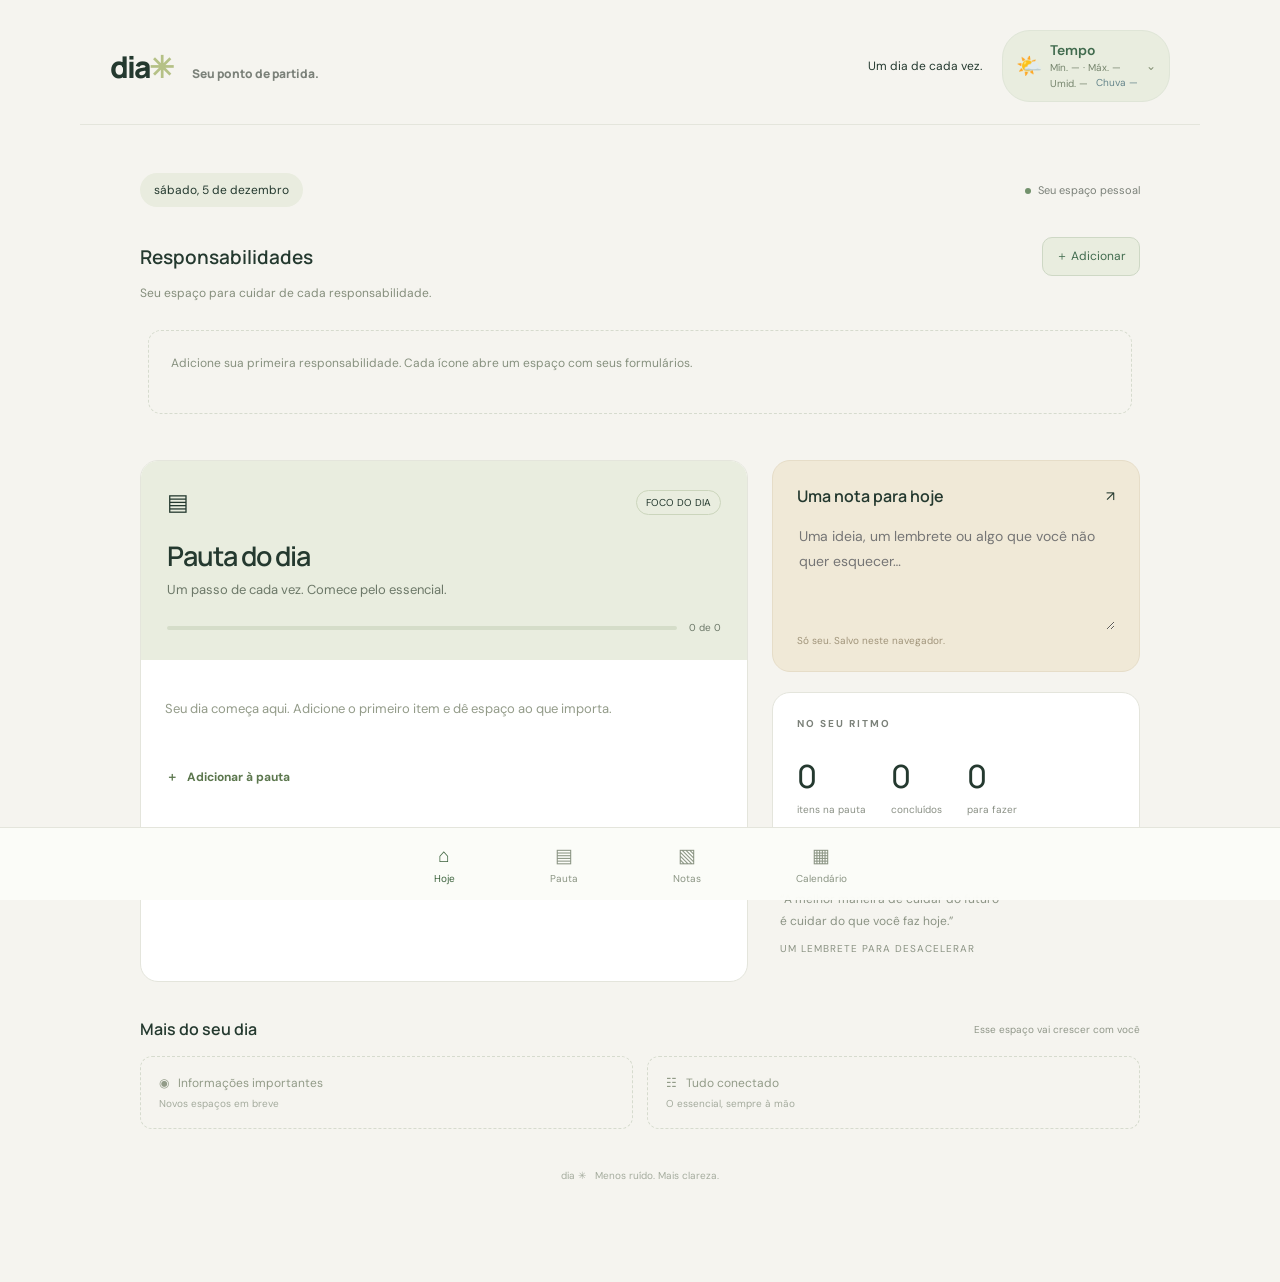
==== commit c5a674f0: "Sincroniza HTML e CSS com o APK Dia" ====
--- a/index.html
+++ b/index.html
@@ -1,7 +1,7 @@
 <!doctype html>
-<html lang="pt-BR"><head><meta charset="utf-8"><meta name="viewport" content="width=device-width,initial-scale=1"><meta name="theme-color" content="#f5f4ef"><title>Dia — seu ponto de partida</title><link rel="stylesheet" href="styles.css"></head><body><header class="app-header"><div class="day-card"><time class="header-date" id="date"><span class="header-weekday" id="headerweekday"></span><span class="header-day" id="headerday"></span><span class="header-month" id="headermonth"></span></time><button class="weathercompact" id="weatheropen" aria-label="Abrir previsão do tempo de Indaial" title="Previsão do tempo — Indaial, SC"><span class="weather-summary"><span id="weatherminiicon" aria-hidden="true">🌤️</span><span id="weatherminitxt">—°</span><span class="weatherchevron" aria-hidden="true">⌄</span></span><span id="weatherminicondition">Carregando previsão…</span><span id="weatherminirange">Mín. — · Máx. —</span><span class="weatherminimetrics"><span id="weatherminirain">Chuva —</span><span id="weatherminihumidity">Umid. —</span></span><span id="weatherminiwarning" hidden>⚠ Aviso meteorológico</span></button></div></header><main class="layout" id="inicio"><section class="responsibilities" aria-labelledby="resptitle"><div class="respheading"><h2 id="resptitle">Responsabilidades</h2><button id="respadd">＋ Adicionar</button></div><p class="respintro">Seu espaço para cuidar de cada responsabilidade.</p><div class="showcase" id="showcase"></div></section><div class="grid"><section class="card" id="pauta"><div class="pautahead"><div class="labelrow"><span class="icon">▤</span><span class="pill">FOCO DO DIA</span></div><h2>Pauta do dia</h2><p>Um passo de cada vez. Comece pelo essencial.</p><div class="progressline"><div class="track"><div class="fill" id="progress"></div></div><span id="count"></span></div></div><div class="items" id="items"></div><button class="add" id="new">＋ &nbsp; Adicionar à pauta</button></section><aside class="right"><section class="note" id="notas"><div class="labelrow"><h2 class="smalltitle">Uma nota para hoje</h2><span>↗</span></div><textarea id="note" aria-label="Anotações do dia" placeholder="Uma ideia, um lembrete ou algo que você não quer esquecer…"></textarea><div class="saved" id="saved">Só seu. Salvo neste navegador.</div></section><section class="card overview"><div class="eyebrow">NO SEU RITMO</div><div class="stats"><div><div class="number" id="total">0</div><div class="statlabel">itens na pauta</div></div><div><div class="number" id="done">0</div><div class="statlabel">concluídos</div></div><div><div class="number" id="left">0</div><div class="statlabel">para fazer</div></div></div></section><div class="quote">“A melhor maneira de cuidar do futuro<br>é cuidar do que você faz hoje.”<span>UM LEMBRETE PARA DESACELERAR</span></div></aside></div><div class="sectionlabel"><h2>Mais do seu dia</h2><span class="soon">Esse espaço vai crescer com você</span></div><div class="future"><div class="futurebox">◉ &nbsp; Informações importantes<span>Novos espaços em breve</span></div><div class="futurebox">☷ &nbsp; Tudo conectado<span>O essencial, sempre à mão</span></div></div><footer>dia ✳ &nbsp; Menos ruído. Mais clareza.</footer></main><nav class="bottomnav" aria-label="Navegação principal"><a href="#inicio" class="active"><b>⌂</b>Hoje</a><a href="#pauta"><b>▤</b>Pauta</a><a href="#notas"><b>▧</b>Notas</a><a href="#calendario" id="calnav"><b>▦</b>Calendário</a></nav><dialog id="dialog"><form id="form"><h2>Adicionar à pauta</h2><label for="title">O que você quer fazer?</label><input id="title" required maxlength="160" placeholder="Ex.: Preparar a reunião"><label for="time">Horário (opcional)</label><input id="time" type="time"><div class="actions"><button type="button" id="cancel">Cancelar</button><button class="primary">Adicionar</button></div></form></dialog><script>
-const today=new Date().toLocaleDateString('en-CA'),key='dia-pauta-'+today;let data;try{data=JSON.parse(localStorage.getItem(key))}catch{}if(!Array.isArray(data))data=[];const $=id=>document.getElementById(id);function updateHeaderDate(){const now=new Date(),options={timeZone:'America/Sao_Paulo'};const parts=new Intl.DateTimeFormat('en-CA',{...options,year:'numeric',month:'2-digit',day:'2-digit'}).formatToParts(now);const part=type=>parts.find(p=>p.type===type).value;$('date').dateTime=part('year')+'-'+part('month')+'-'+part('day');$('headerweekday').textContent=now.toLocaleDateString('pt-BR',{...options,weekday:'long'});$('headerday').textContent=now.toLocaleDateString('pt-BR',{...options,day:'numeric'});$('headermonth').textContent='de '+now.toLocaleDateString('pt-BR',{...options,month:'long'});}updateHeaderDate();setInterval(updateHeaderDate,60000);function save(){try{localStorage.setItem(key,JSON.stringify(data))}catch{alert('Não foi possível salvar neste navegador.')}}function render(){$('items').replaceChildren();if(!data.length){let p=document.createElement('p');p.className='pauta-empty';p.textContent='Seu dia começa aqui. Adicione o primeiro item e dê espaço ao que importa.';$('items').append(p)}data.forEach((v,i)=>{let row=document.createElement('div');row.className='item'+(v.done?' done':'');let c=document.createElement('input');c.type='checkbox';c.className='check';c.checked=v.done;c.setAttribute('aria-label','Concluir '+v.title);c.onchange=()=>{v.done=c.checked;save();render()};let body=document.createElement('div');body.className='itembody';let title=document.createElement('div');title.className='title';title.textContent=v.title;let meta=document.createElement('div');meta.className='meta';meta.textContent=(v.time?v.time+' · ':'')+(v.done?'Concluído':'A fazer');body.append(title,meta);let del=document.createElement('button');del.className='remove';del.textContent='×';del.setAttribute('aria-label','Excluir '+v.title);del.onclick=()=>{data.splice(i,1);save();render()};row.append(c,body,del);$('items').append(row)});let done=data.filter(x=>x.done).length;$('count').textContent=done+' de '+data.length;$('progress').style.width=(data.length?done/data.length*100:0)+'%';$('total').textContent=data.length;$('done').textContent=done;$('left').textContent=data.length-done}render();$('new').onclick=()=>$('dialog').showModal();$('cancel').onclick=()=>$('dialog').close();$('form').onsubmit=e=>{e.preventDefault();let title=$('title').value.trim();if(!title)return;data.push({title,time:$('time').value,done:false});save();render();$('form').reset();$('dialog').close()};try{$('note').value=localStorage.getItem('dia-note-'+today)||''}catch{}$('note').oninput=()=>{try{localStorage.setItem('dia-note-'+today,$('note').value);$('saved').textContent='Salvo neste navegador ✓'}catch{$('saved').textContent='Não foi possível salvar.'}};document.querySelectorAll('.bottomnav a').forEach(a=>a.onclick=()=>{document.querySelectorAll('.bottomnav a').forEach(x=>x.classList.remove('active'));a.classList.add('active')});
-</script><main id="calendario" class="calendarpage" hidden><div class="calbar"><h1>Calendário</h1><div class="calcontrols"><button id="calprev" aria-label="Mês anterior">‹</button><button id="caltoday">Hoje</button><button id="calnext" aria-label="Próximo mês">›</button></div></div><p class="respintro">Os vencimentos de todas as suas responsabilidades, em um só lugar.</p><div class="calmonth" id="calmonth" aria-live="polite"></div><div class="card calendar-card"><div class="calweek"><div>DOM</div><div>SEG</div><div>TER</div><div>QUA</div><div>QUI</div><div>SEX</div><div>SÁB</div></div><div class="calgrid" id="calgrid"></div></div><p class="callegend">Os números abaixo dos dias indicam a quantidade de vencimentos.</p><section class="calevents" id="calevents" aria-live="polite"></section></main><dialog id="respcreate"><form id="respcreateform"><h2>Nova responsabilidade</h2><label for="respname">Nome</label><input id="respname" required maxlength="60" placeholder="Ex.: Trabalho, Casa, Estudos"><label for="respimage">Imagem do ícone (opcional)</label><input id="respimage" type="file" accept="image/*"><img id="respimagepreview" alt="Prévia do ícone" hidden><div class="actions"><button type="button" id="respcreatecancel">Cancelar</button><button class="primary">Criar ícone</button></div></form></dialog><dialog id="respdetail"><div class="detailtop"><h2 id="respdetailtitle"></h2><button id="respclose" aria-label="Fechar">×</button></div><p class="respintro">Crie formulários e mantenha as informações por aqui.</p><div id="respforms"></div><button class="respbtn" id="respnewform">＋ Adicionar formulário</button><form id="formbuilder" hidden><label for="formname">Título do formulário</label><input id="formname" required maxlength="100" placeholder="Ex.: Informações da semana"><label>Campos do formulário</label><div id="fieldrows"></div><button type="button" class="respbtn" id="fieldadd">＋ Adicionar campo</button><div class="actions"><button type="button" id="buildercancel">Cancelar</button><button class="primary">Criar formulário</button></div></form><div class="respsave" id="respstatus" role="status"></div><button class="delete-resp" id="respdelete">Excluir esta responsabilidade</button></dialog><script>(()=>{
+<html lang="pt-BR"><head><meta charset="utf-8"><meta name="viewport" content="width=device-width,initial-scale=1"><meta name="theme-color" content="#f5f4ef"><title>Dia — seu ponto de partida</title><link rel="stylesheet" href="styles.css"></head><body><header><div class="brand">dia<i>✳</i><span class="tagline">Seu ponto de partida.</span></div><div class="topright"><span>Um dia de cada vez.</span><button class="weathercompact" id="weatheropen" aria-label="Abrir previsão do tempo de Indaial" title="Previsão do tempo — Indaial, SC"><span id="weatherminiicon" aria-hidden="true">🌤️</span><span class="weatherminiinfo"><span id="weatherminitxt">Tempo</span><span id="weatherminirange">Mín. — · Máx. —</span><span class="weatherminimetrics"><span id="weatherminihumidity">Umid. —</span><span id="weatherminirain">Chuva —</span></span><span id="weatherminiwarning" hidden>⚠ Aviso meteorológico</span></span><span class="weatherchevron">⌄</span></button></div></header><main class="layout" id="inicio"><div class="datebar"><span class="datechip" id="date"></span><span class="live">Seu espaço pessoal</span></div><section class="responsibilities" aria-labelledby="resptitle"><div class="respheading"><h2 id="resptitle">Responsabilidades</h2><button id="respadd">＋ Adicionar</button></div><p class="respintro">Seu espaço para cuidar de cada responsabilidade.</p><div class="showcase" id="showcase"></div></section><div class="grid"><section class="card" id="pauta"><div class="pautahead"><div class="labelrow"><span class="icon">▤</span><span class="pill">FOCO DO DIA</span></div><h2>Pauta do dia</h2><p>Um passo de cada vez. Comece pelo essencial.</p><div class="progressline"><div class="track"><div class="fill" id="progress"></div></div><span id="count"></span></div></div><div class="items" id="items"></div><button class="add" id="new">＋ &nbsp; Adicionar à pauta</button></section><aside class="right"><section class="note" id="notas"><div class="labelrow"><h2 class="smalltitle">Uma nota para hoje</h2><span>↗</span></div><textarea id="note" aria-label="Anotações do dia" placeholder="Uma ideia, um lembrete ou algo que você não quer esquecer…"></textarea><div class="saved" id="saved">Só seu. Salvo neste navegador.</div></section><section class="card overview"><div class="eyebrow">NO SEU RITMO</div><div class="stats"><div><div class="number" id="total">0</div><div class="statlabel">itens na pauta</div></div><div><div class="number" id="done">0</div><div class="statlabel">concluídos</div></div><div><div class="number" id="left">0</div><div class="statlabel">para fazer</div></div></div></section><div class="quote">“A melhor maneira de cuidar do futuro<br>é cuidar do que você faz hoje.”<span>UM LEMBRETE PARA DESACELERAR</span></div></aside></div><div class="sectionlabel"><h2>Mais do seu dia</h2><span class="soon">Esse espaço vai crescer com você</span></div><div class="future"><div class="futurebox">◉ &nbsp; Informações importantes<span>Novos espaços em breve</span></div><div class="futurebox">☷ &nbsp; Tudo conectado<span>O essencial, sempre à mão</span></div></div><footer>dia ✳ &nbsp; Menos ruído. Mais clareza.</footer></main><nav class="bottomnav" aria-label="Navegação principal"><a href="#inicio" class="active"><b>⌂</b>Hoje</a><a href="#pauta"><b>▤</b>Pauta</a><a href="#notas"><b>▧</b>Notas</a><a href="#calendario" id="calnav"><b>▦</b>Calendário</a></nav><dialog id="dialog"><form id="form"><h2>Adicionar à pauta</h2><label for="title">O que você quer fazer?</label><input id="title" required maxlength="160" placeholder="Ex.: Preparar a reunião"><label for="time">Horário (opcional)</label><input id="time" type="time"><div class="actions"><button type="button" id="cancel">Cancelar</button><button class="primary">Adicionar</button></div></form></dialog><script>
+const today=new Date().toLocaleDateString('en-CA'),key='dia-pauta-'+today;let data;try{data=JSON.parse(localStorage.getItem(key))}catch{}if(!Array.isArray(data))data=[];const $=id=>document.getElementById(id);$('date').textContent=new Date().toLocaleDateString('pt-BR',{weekday:'long',day:'numeric',month:'long'});function save(){try{localStorage.setItem(key,JSON.stringify(data))}catch{alert('Não foi possível salvar neste navegador.')}}function render(){$('items').replaceChildren();if(!data.length){let p=document.createElement('p');p.style.cssText='color:#939b89;font-size:13px;line-height:1.8;padding:20px 0 12px';p.textContent='Seu dia começa aqui. Adicione o primeiro item e dê espaço ao que importa.';$('items').append(p)}data.forEach((v,i)=>{let row=document.createElement('div');row.className='item'+(v.done?' done':'');let c=document.createElement('input');c.type='checkbox';c.className='check';c.checked=v.done;c.setAttribute('aria-label','Concluir '+v.title);c.onchange=()=>{v.done=c.checked;save();render()};let body=document.createElement('div');body.className='itembody';let title=document.createElement('div');title.className='title';title.textContent=v.title;let meta=document.createElement('div');meta.className='meta';meta.textContent=(v.time?v.time+' · ':'')+(v.done?'Concluído':'A fazer');body.append(title,meta);let del=document.createElement('button');del.className='remove';del.textContent='×';del.setAttribute('aria-label','Excluir '+v.title);del.onclick=()=>{data.splice(i,1);save();render()};row.append(c,body,del);$('items').append(row)});let done=data.filter(x=>x.done).length;$('count').textContent=done+' de '+data.length;$('progress').style.width=(data.length?done/data.length*100:0)+'%';$('total').textContent=data.length;$('done').textContent=done;$('left').textContent=data.length-done}render();$('new').onclick=()=>$('dialog').showModal();$('cancel').onclick=()=>$('dialog').close();$('form').onsubmit=e=>{e.preventDefault();let title=$('title').value.trim();if(!title)return;data.push({title,time:$('time').value,done:false});save();render();$('form').reset();$('dialog').close()};try{$('note').value=localStorage.getItem('dia-note-'+today)||''}catch{}$('note').oninput=()=>{try{localStorage.setItem('dia-note-'+today,$('note').value);$('saved').textContent='Salvo neste navegador ✓'}catch{$('saved').textContent='Não foi possível salvar.'}};document.querySelectorAll('.bottomnav a').forEach(a=>a.onclick=()=>{document.querySelectorAll('.bottomnav a').forEach(x=>x.classList.remove('active'));a.classList.add('active')});
+</script><main id="calendario" class="calendarpage" hidden><div class="calbar"><h1>Calendário</h1><div class="calcontrols"><button id="calprev" aria-label="Mês anterior">‹</button><button id="caltoday">Hoje</button><button id="calnext" aria-label="Próximo mês">›</button></div></div><p class="respintro">Os vencimentos de todas as suas responsabilidades, em um só lugar.</p><div class="calmonth" id="calmonth" aria-live="polite"></div><div class="card" style="padding:16px"><div class="calweek"><div>DOM</div><div>SEG</div><div>TER</div><div>QUA</div><div>QUI</div><div>SEX</div><div>SÁB</div></div><div class="calgrid" id="calgrid"></div></div><p class="callegend">Os números abaixo dos dias indicam a quantidade de vencimentos.</p><section class="calevents" id="calevents" aria-live="polite"></section></main><dialog id="respcreate"><form id="respcreateform"><h2>Nova responsabilidade</h2><label for="respname">Nome</label><input id="respname" required maxlength="60" placeholder="Ex.: Trabalho, Casa, Estudos"><label for="respimage">Imagem do ícone (opcional)</label><input id="respimage" type="file" accept="image/*"><img id="respimagepreview" alt="Prévia do ícone" hidden><div class="actions"><button type="button" id="respcreatecancel">Cancelar</button><button class="primary">Criar ícone</button></div></form></dialog><dialog id="respdetail"><div class="detailtop"><h2 id="respdetailtitle"></h2><button id="respclose" aria-label="Fechar">×</button></div><p class="respintro">Crie formulários e mantenha as informações por aqui.</p><div id="respforms"></div><button class="respbtn" id="respnewform">＋ Adicionar formulário</button><form id="formbuilder" hidden><label for="formname">Título do formulário</label><input id="formname" required maxlength="100" placeholder="Ex.: Informações da semana"><label>Campos do formulário</label><div id="fieldrows"></div><button type="button" class="respbtn" id="fieldadd">＋ Adicionar campo</button><div class="actions"><button type="button" id="buildercancel">Cancelar</button><button class="primary">Criar formulário</button></div></form><div class="respsave" id="respstatus" role="status"></div><button class="delete-resp" id="respdelete">Excluir esta responsabilidade</button></dialog><script>(()=>{
 const el=id=>document.getElementById(id),storage='dia-responsabilidades-v1';let list=[];try{const stored=JSON.parse(localStorage.getItem(storage));if(Array.isArray(stored))list=stored}catch{}let active=null,image='',imageBusy=false,editing=null;
 function persist(){try{localStorage.setItem(storage,JSON.stringify(list));render();if(window.refreshCalendar)window.refreshCalendar();el('respstatus').textContent='Salvo neste navegador ✓';return true}catch{el('respstatus').textContent='Não foi possível salvar. O armazenamento pode estar cheio.';alert('Não foi possível salvar. Tente usar uma imagem menor ou liberar espaço no navegador.');return false}}
 function node(tag,cls,text){const n=document.createElement(tag);if(cls)n.className=cls;if(text!==undefined)n.textContent=text;return n}
@@ -27,8 +27,8 @@
 const fmt=(v,s='')=>typeof v==='number'&&Number.isFinite(v)?Math.round(v)+s:'—';
 function condition(code,night=false){if(code===0)return[night?'🌙':'☀️',night?'Céu limpo':'Ensolarado'];if([1,2].includes(code))return['🌤️','Parcialmente nublado'];if(code===3)return['☁️','Nublado'];if([45,48].includes(code))return['🌫️','Neblina'];if([51,53,55,56,57].includes(code))return['🌦️','Garoa'];if([61,63,65,66,67,80,81,82].includes(code))return['🌧️','Chuva'];if([71,73,75,77,85,86].includes(code))return['🌨️','Neve'];if([95,96,99].includes(code))return['⛈️','Trovoadas'];return['🌡️','Condição indisponível']}
 function node(t,c,txt){const n=document.createElement(t);if(c)n.className=c;if(txt!==undefined)n.textContent=txt;return n}
-function render(payload,cached=false){const d=payload.data;if(!d.daily?.time?.length||!d.current)throw Error('Resposta incompleta');const day=new Date().toLocaleDateString('en-CA',{timeZone:'America/Sao_Paulo'});let i=d.daily.time.indexOf(day);if(i<0){$('weatherstatus').textContent='A previsão salva é de outro dia. Conecte-se à internet e atualize.';$('weathercontent').hidden=true;return}const [icon,text]=condition(d.current.weather_code,d.current.is_day===0);$('weathercontent').hidden=false;$('weathericon').textContent=icon;$('weatherminiicon').textContent=icon;$('weatherminicondition').textContent=text;$('weatherminitxt').textContent=fmt(d.current.temperature_2m,'°');$('weatherminirain').textContent='Chuva '+fmt(d.daily.precipitation_probability_max[i],'%');$('weatherminirange').textContent='Mín. '+fmt(d.daily.temperature_2m_min[i],'°')+' · Máx. '+fmt(d.daily.temperature_2m_max[i],'°');$('weatherminihumidity').textContent='Umid. '+fmt(d.current.relative_humidity_2m,'%');$('weatherhumidity').textContent='Umidade atual: '+fmt(d.current.relative_humidity_2m,'%');$('weatheropen').setAttribute('aria-label','Previsão de Indaial: '+fmt(d.current.temperature_2m,' graus')+', chance de chuva hoje '+fmt(d.daily.precipitation_probability_max[i],'%'));$('weathertemp').textContent=fmt(d.current.temperature_2m,'°');$('weathercondition').textContent=text;$('weatherfeel').textContent='Sensação de '+fmt(d.current.apparent_temperature,'°');$('weatherrange').textContent='Mín. '+fmt(d.daily.temperature_2m_min[i],'°')+'  ·  Máx. '+fmt(d.daily.temperature_2m_max[i],'°');$('weatherrain').textContent=fmt(d.daily.precipitation_probability_max[i],'%')+' de chance de chuva';$('weatherweek').replaceChildren();d.daily.time.forEach((date,j)=>{if(date<day)return;const [ic,description]=condition(d.daily.weather_code[j]);const cell=node('div','weatherday');cell.append(node('span','',date===day?'Hoje':new Date(date+'T12:00:00').toLocaleDateString('pt-BR',{weekday:'short'})),node('div','weatherdayicon',ic),node('strong','',fmt(d.daily.temperature_2m_max[j],'°')),node('span','',fmt(d.daily.temperature_2m_min[j],'°')),node('small','',fmt(d.daily.precipitation_probability_max[j],'%')));cell.title=description+' · chance de chuva';$('weatherweek').append(cell)});$('weatherstatus').textContent=(cached?'Última previsão salva · ':'Atualizado às ')+new Date(payload.saved).toLocaleTimeString('pt-BR',{hour:'2-digit',minute:'2-digit',timeZone:'America/Sao_Paulo'})+(cached?' · Pode estar desatualizada.':'')}
-async function load(){if(busy)return;busy=true;$('weatherrefresh').disabled=true;$('weatherstatus').textContent='Atualizando previsão…';try{const response=await fetch(url,{signal:AbortSignal.timeout(15000)});if(!response.ok)throw Error('API indisponível');const data=await response.json();const payload={data,saved:Date.now()};render(payload);try{localStorage.setItem(key,JSON.stringify(payload))}catch{}}catch{let cached;try{cached=JSON.parse(localStorage.getItem(key));if(cached)render(cached,true)}catch{cached=null}if(!cached){$('weatherminicondition').textContent='Previsão indisponível';$('weatherstatus').textContent='Não foi possível carregar o tempo. Verifique a conexão e tente atualizar.'}}finally{busy=false;$('weatherrefresh').disabled=false}}
+function render(payload,cached=false){const d=payload.data;if(!d.daily?.time?.length||!d.current)throw Error('Resposta incompleta');const day=new Date().toLocaleDateString('en-CA',{timeZone:'America/Sao_Paulo'});let i=d.daily.time.indexOf(day);if(i<0){$('weatherstatus').textContent='A previsão salva é de outro dia. Conecte-se à internet e atualize.';$('weathercontent').hidden=true;return}const [icon,text]=condition(d.current.weather_code,d.current.is_day===0);$('weathercontent').hidden=false;$('weathericon').textContent=icon;$('weatherminiicon').textContent=icon;$('weatherminitxt').textContent=fmt(d.current.temperature_2m,'°');$('weatherminirain').textContent='Chuva '+fmt(d.daily.precipitation_probability_max[i],'%');$('weatherminirange').textContent='Mín. '+fmt(d.daily.temperature_2m_min[i],'°')+' · Máx. '+fmt(d.daily.temperature_2m_max[i],'°');$('weatherminihumidity').textContent='Umid. '+fmt(d.current.relative_humidity_2m,'%');$('weatherhumidity').textContent='Umidade atual: '+fmt(d.current.relative_humidity_2m,'%');$('weatheropen').setAttribute('aria-label','Previsão de Indaial: '+fmt(d.current.temperature_2m,' graus')+', chance de chuva hoje '+fmt(d.daily.precipitation_probability_max[i],'%'));$('weathertemp').textContent=fmt(d.current.temperature_2m,'°');$('weathercondition').textContent=text;$('weatherfeel').textContent='Sensação de '+fmt(d.current.apparent_temperature,'°');$('weatherrange').textContent='Mín. '+fmt(d.daily.temperature_2m_min[i],'°')+'  ·  Máx. '+fmt(d.daily.temperature_2m_max[i],'°');$('weatherrain').textContent=fmt(d.daily.precipitation_probability_max[i],'%')+' de chance de chuva';$('weatherweek').replaceChildren();d.daily.time.forEach((date,j)=>{if(date<day)return;const [ic,description]=condition(d.daily.weather_code[j]);const cell=node('div','weatherday');cell.append(node('span','',date===day?'Hoje':new Date(date+'T12:00:00').toLocaleDateString('pt-BR',{weekday:'short'})),node('div','weatherdayicon',ic),node('strong','',fmt(d.daily.temperature_2m_max[j],'°')),node('span','',fmt(d.daily.temperature_2m_min[j],'°')),node('small','',fmt(d.daily.precipitation_probability_max[j],'%')));cell.title=description+' · chance de chuva';$('weatherweek').append(cell)});$('weatherstatus').textContent=(cached?'Última previsão salva · ':'Atualizado às ')+new Date(payload.saved).toLocaleTimeString('pt-BR',{hour:'2-digit',minute:'2-digit',timeZone:'America/Sao_Paulo'})+(cached?' · Pode estar desatualizada.':'')}
+async function load(){if(busy)return;busy=true;$('weatherrefresh').disabled=true;$('weatherstatus').textContent='Atualizando previsão…';try{const response=await fetch(url,{signal:AbortSignal.timeout(15000)});if(!response.ok)throw Error('API indisponível');const data=await response.json();const payload={data,saved:Date.now()};render(payload);try{localStorage.setItem(key,JSON.stringify(payload))}catch{}}catch{let cached;try{cached=JSON.parse(localStorage.getItem(key));if(cached)render(cached,true)}catch{cached=null}if(!cached)$('weatherstatus').textContent='Não foi possível carregar o tempo. Verifique a conexão e tente atualizar.'}finally{busy=false;$('weatherrefresh').disabled=false}}
 $('weatherrefresh').onclick=load;try{const cached=JSON.parse(localStorage.getItem(key));if(cached)render(cached,true)}catch{}load();setInterval(load,30*60*1000);window.addEventListener('online',load);
 })();
 </script><script>
--- a/styles.css
+++ b/styles.css
@@ -1,3 +1,4 @@
+
 @import url('https://fonts.googleapis.com/css2?family=DM+Sans:wght@400;500;600;700&family=Manrope:wght@400;500;600;700;800&display=swap');
 :root{--ink:#24392f;--muted:#7b8179;--paper:#f5f4ef;--green:#416b4e;--line:#e4e5dc}*{box-sizing:border-box}body{margin:0;background:var(--paper);color:var(--ink);font:14px 'DM Sans',sans-serif}button,input,textarea{font:inherit}button{cursor:pointer}button:focus-visible,a:focus-visible{outline:3px solid #cda75c;outline-offset:4px}header{max-width:1120px;margin:auto;padding:30px 30px 22px;display:flex;justify-content:space-between;align-items:center;border-bottom:1px solid var(--line)}.brand{font:800 30px Manrope,sans-serif;letter-spacing:-2px}.brand i{color:#b5c186;font-style:normal}.tagline{font-size:12px;color:var(--muted);margin-left:20px;letter-spacing:0}.topright{display:flex;gap:20px;align-items:center;font-size:12px}.avatar{background:#e2e7da;border-radius:50%;width:38px;height:38px;display:grid;place-items:center}.layout{max-width:1060px;margin:48px auto 100px;padding:0 30px}.eyebrow{text-transform:uppercase;letter-spacing:2px;font-size:10px;font-weight:700;color:var(--muted)}h1{font:500 42px Manrope,sans-serif;letter-spacing:-1.8px;margin:12px 0} .intro{color:var(--muted);font-size:15px;margin-bottom:30px}.datebar{display:flex;align-items:center;justify-content:space-between;margin-bottom:30px}.datechip{background:#e9ecdf;border-radius:20px;padding:9px 14px;font-size:12px}.live{color:var(--muted);font-size:11px}.live:before{content:'';display:inline-block;width:6px;height:6px;background:#72916c;border-radius:50%;margin-right:7px}.grid{display:grid;grid-template-columns:1.65fr 1fr;gap:24px}.card{background:#fff;border:1px solid var(--line);border-radius:18px;overflow:hidden}.pautahead{background:#e9eddf;padding:26px}.labelrow{display:flex;justify-content:space-between;align-items:center}.icon{font-size:23px}.pill{font-size:10px;border:1px solid #cbd5bc;padding:5px 9px;border-radius:20px}.pautahead h2{font:600 27px Manrope,sans-serif;letter-spacing:-1px;margin:20px 0 7px}.pautahead p{color:#6c7868;font-size:13px;margin:0}.progressline{display:flex;align-items:center;gap:12px;margin-top:23px;font-size:10px;color:#6c7868}.track{height:4px;background:#d5ddc9;flex:1;border-radius:5px;overflow:hidden}.fill{height:100%;background:#66835a;transition:width .2s}.items{padding:4px 24px}.item{display:flex;gap:13px;padding:22px 0;border-bottom:1px solid #eef0e9;align-items:flex-start}.check{appearance:none;flex-shrink:0;width:20px;height:20px;border:1.5px solid #cdd5c8;border-radius:6px;margin:2px 0;cursor:pointer}.check:checked{background:#54754c;border-color:#54754c}.check:checked:after{content:'✓';color:white;display:block;text-align:center;font-size:14px}.item.done .title{text-decoration:line-through;color:#92998e}.itembody{flex:1;min-width:0}.title{font-size:14px;font-weight:600;line-height:1.5}.meta{font-size:11px;color:#92958b;margin-top:6px;display:flex;gap:10px}.category{color:#7c8868}.remove{border:0;background:none;color:#9b9f96;font-size:19px;padding:0 4px}.add{border:0;background:none;color:#5c774e;padding:20px 25px;font-size:12px;font-weight:700;width:100%;text-align:left}.right{display:flex;flex-direction:column;gap:20px}.note{background:#f0e9d7;border:1px solid #e6ddc8;border-radius:18px;padding:24px}.smalltitle{font:600 16px Manrope,sans-serif;margin:0}.note textarea{width:100%;border:0;resize:vertical;background:transparent;min-height:108px;line-height:1.8;color:#756b55;margin-top:15px;outline-color:#a8966d}.saved{font-size:10px;color:#a0947a}.overview{padding:24px}.stats{display:flex;gap:25px;margin:24px 0 4px}.number{font:500 32px Manrope,sans-serif}.statlabel{font-size:10px;color:#8a9085;margin-top:5px}.quote{padding:24px 8px;color:#8b9384;font-size:12px;line-height:1.8}.quote span{display:block;margin-top:8px;font-size:10px;letter-spacing:1px}.sectionlabel{display:flex;justify-content:space-between;margin:36px 0 16px;align-items:center}.sectionlabel h2{font:600 16px Manrope,sans-serif;margin:0}.soon{font-size:10px;color:#909789}.future{display:flex;gap:14px}.futurebox{border:1px dashed #d6dbce;border-radius:12px;padding:18px;flex:1;color:#929b88;font-size:12px}.futurebox span{display:block;font-size:10px;margin-top:6px;color:#a4ab9d}footer{text-align:center;color:#a5ac9e;font-size:10px;margin:40px 0 0}.bottomnav{display:none}dialog{border:1px solid var(--line);border-radius:18px;max-width:400px;width:calc(100% - 32px);padding:26px;color:var(--ink)}dialog::backdrop{background:#1c302a66}dialog h2{margin:0 0 22px}label{display:block;font-size:12px;margin:15px 0 7px}dialog input{width:100%;padding:12px;border:1px solid #d9dfd3;border-radius:8px} .actions{display:flex;justify-content:flex-end;gap:10px;margin-top:24px}.actions button{border:0;border-radius:8px;padding:11px 16px;background:#e9ecdf;color:var(--ink)}.actions .primary{background:var(--green);color:white}@media(max-width:650px){header{padding:22px 24px}.tagline,.topright>span{display:none}.layout{margin:30px auto 100px;padding:0 22px}h1{font-size:34px}.intro{font-size:13px;line-height:1.6;margin-bottom:23px}.datebar{margin-bottom:24px}.grid{grid-template-columns:1fr;gap:18px}.pautahead{padding:24px}.right{gap:18px}.overview{order:2}.quote{display:none}.future{gap:10px}.futurebox{padding:15px 12px}.bottomnav{position:fixed;bottom:0;left:0;right:0;background:#fbfcf8f5;backdrop-filter:blur(12px);border-top:1px solid var(--line);display:flex;justify-content:space-around;padding:12px 12px max(12px,env(safe-area-inset-bottom))}.bottomnav a{font-size:10px;color:#8b9584;text-decoration:none;text-align:center;padding:3px 20px}.bottomnav b{display:block;font-size:19px;margin-bottom:4px;font-weight:400}.bottomnav .active{color:#3e643f}footer{margin-bottom:10px}}
 
@@ -7,50 +8,3 @@
 .respicon.due-today img,.respicon.due-today .fallback{outline:3px solid #d34343;outline-offset:3px}.respicon img,.respicon .fallback{aspect-ratio:1 / 1;flex-shrink:0}.respicon.due-soon img,.respicon.due-soon .fallback{outline:3px solid #e2b62e;outline-offset:3px}.weather{padding:24px;margin-bottom:24px;background:linear-gradient(120deg,#edf2e8,#fcfcf8)}.weather h2{font:600 20px Manrope,sans-serif;margin:8px 0 0}.weathernow{display:flex;align-items:center;gap:22px;padding:23px 0}.weathernow #weathericon{font-size:50px}.weathernow #weathertemp{font:500 48px Manrope,sans-serif;line-height:1.2;letter-spacing:-2px}.weathernow strong{font-size:13px}#weatherfeel{font-size:11px;color:#83907b;margin-top:6px}.weatherdetails{margin-left:auto;font-size:13px;line-height:2;color:#687b60}.weatherforecast{border-top:1px solid #dce4d5;padding-top:15px}.weatherforecast summary{font-size:12px;color:#54754c;cursor:pointer}#weatherweek{display:grid;grid-template-columns:repeat(7,minmax(0,1fr));gap:5px;padding:20px 0 4px}.weatherday{text-align:center;font-size:11px}.weatherday span{display:block;color:#85917b;margin:5px 0}.weatherdayicon{font-size:24px;margin:10px 0}.weatherday small{display:block;color:#678e9c;margin-top:9px}.weatherfoot{display:flex;justify-content:space-between;gap:12px;font-size:10px;color:#8a9681;margin-top:18px;line-height:1.6}.weatherfoot a{color:#85917b;white-space:nowrap}@media(max-width:650px){.weather{padding:20px}.weathernow{gap:15px;flex-wrap:wrap}.weathernow #weathertemp{font-size:43px}.weatherdetails{margin-left:0;width:100%;font-size:12px;display:flex;justify-content:space-between;gap:8px;flex-wrap:wrap}.weathernow #weathericon{font-size:44px}.weatherdayicon{font-size:20px}}
 .weathercompact{display:flex;align-items:center;gap:8px;border:1px solid #dfe5d7;background:#e9eddf;border-radius:28px;padding:10px 13px;color:#416b4e;white-space:nowrap}.weathercompact #weatherminiicon{font-size:21px}.weathercompact #weatherminitxt{font-size:14px;font-weight:600}.weatherchevron{color:#849176;font-size:12px}#weatherdialog{width:calc(100% - 28px);max-width:650px;max-height:90dvh;padding:16px;border-radius:20px;overflow-y:auto}#weatherdialog .weather{margin:0;border:0} .weatherdialogtop{display:flex;align-items:center;justify-content:space-between;padding:0 8px 10px;color:#819072;font-size:12px}.weatherdialogtop button{border:0;background:transparent;color:#7b8972;font-size:26px;min-width:35px;min-height:35px}@media(max-width:650px){header .topright{display:flex}.weathercompact{padding:8px 11px;gap:6px}#weatherdialog .weather{padding:16px 10px}.weathercompact #weatherminitxt{font-size:13px}}
 .weatherminiinfo{display:flex;flex-direction:column;align-items:flex-start;gap:2px}#weatherminirain{font-size:10px;font-weight:400;color:#65858b;line-height:1.2}#weatherminirange,.weatherminimetrics{font-size:10px;font-weight:400;color:#76856d;line-height:1.4}.weatherminimetrics{display:flex;gap:8px}.weatherminiinfo{gap:2px}#weatherminiwarning{font-size:10px;color:#b15b32}.weatheralerts{border-top:1px solid #dce4d5;margin-top:20px;padding-top:16px;font-size:12px;line-height:1.6}.weatheralerts strong{font-size:12px}.weatheralerts a{color:#55794b;font-size:11px}.weatheralerts #weatheralertstatus{font-size:11px;color:#8b927f;margin:7px 0}.weatheralertitem{border-left:3px solid #cf7e36;background:#fff3dc;padding:12px;margin:8px 0;white-space:pre-line}@media(max-width:420px){header{padding:18px 20px}.weathercompact{padding:8px 10px;gap:7px}.weatherminimetrics{gap:6px}}
-@media(max-width:420px){header{height:90px;box-sizing:border-box;padding:6px 10px;gap:6px}header .brand{font-size:25px;flex-shrink:0}header .topright{flex:1;min-width:0;justify-content:flex-end}header .weathercompact{width:100%;max-width:225px;box-sizing:border-box;padding:7px 8px;gap:5px;white-space:nowrap}header .weathercompact #weatherminiicon{font-size:17px;flex-shrink:0}header .weathercompact .weatherminiinfo{min-width:0;gap:1px}header .weathercompact #weatherminitxt{font-size:12px}header #weatherminirange,header .weatherminimetrics{font-size:9px;white-space:nowrap;line-height:1.3}header .weatherminimetrics{gap:5px;flex-wrap:nowrap}header #weatherminiwarning{font-size:9px;white-space:nowrap}header .weatherchevron{font-size:10px;flex-shrink:0}}
-
-.pauta-empty{color:#939b89;font-size:13px;line-height:1.8;padding:20px 0 12px}
-.calendar-card{padding:16px}
-/* Cabeçalho: cartão integrado de data e previsão. */
-header.app-header{max-width:1060px;height:auto;margin:0 auto;padding:28px 30px 24px;display:block;border-bottom:1px solid var(--line)}
-.day-card{display:grid;grid-template-columns:minmax(130px,.8fr) minmax(0,1.8fr);align-items:center;gap:28px;padding:26px 32px;background:#e9eddf;border:1px solid #cdd6be;border-radius:28px;color:#173c35}
-.header-date{display:flex;flex-direction:column;align-items:flex-start;min-width:0}
-.header-weekday{font-size:12px;font-weight:700;letter-spacing:1.6px;text-transform:uppercase;overflow-wrap:anywhere}
-.header-day{font:600 64px/1.1 Manrope,sans-serif;letter-spacing:-3px;margin:7px 0 3px;font-variant-numeric:tabular-nums}
-.header-month{font-size:19px;line-height:1.3}
-.app-header .weathercompact{display:flex;flex-direction:column;align-items:flex-start;justify-content:center;gap:6px;width:100%;max-width:none;min-width:0;min-height:138px;padding:0 0 0 28px;border:0;border-left:1px solid #c8d2ba;border-radius:0;background:transparent;color:inherit;text-align:left;white-space:normal}
-.app-header .weathercompact:hover{color:#416b4e}
-.weather-summary{display:flex;align-items:center;gap:14px;width:100%}
-.app-header .weathercompact #weatherminiicon{font-size:42px;line-height:1.2}
-.app-header .weathercompact #weatherminitxt{font:600 48px/1.15 Manrope,sans-serif;letter-spacing:-2px}
-.app-header .weatherchevron{margin-left:auto;font-size:16px}
-#weatherminicondition{font-size:17px;line-height:1.35;overflow-wrap:anywhere}
-.app-header #weatherminirange,.app-header .weatherminimetrics{font-size:12px;line-height:1.5;color:#526f58;white-space:normal}
-.app-header .weatherminimetrics{display:flex;gap:12px;flex-wrap:wrap}
-.app-header #weatherminirain{font-size:inherit;color:inherit;line-height:inherit}
-.app-header #weatherminiwarning{font-size:11px;white-space:normal}
-.layout{margin-top:28px}
-@media(max-width:650px){
- header.app-header{padding:20px 20px 22px}
- .day-card{grid-template-columns:minmax(94px,.85fr) minmax(0,1.4fr);gap:16px;padding:22px 20px;border-radius:24px}
- .header-weekday{font-size:10px;letter-spacing:1px}
- .header-day{font-size:56px}
- .header-month{font-size:15px}
- .app-header .weathercompact{padding:0 0 0 16px;gap:5px;min-height:130px}
- .weather-summary{gap:8px}
- .app-header .weathercompact #weatherminiicon{font-size:28px}
- .app-header .weathercompact #weatherminitxt{font-size:36px}
- #weatherminicondition{font-size:13px}
- .app-header #weatherminirange,.app-header .weatherminimetrics{font-size:10px}
- .app-header .weatherminimetrics{gap:3px 8px}
- .app-header #weatherminiwarning{font-size:10px}
- .layout{margin-top:24px}
-}
-@media(max-width:360px){
- header.app-header{padding:16px 14px 20px}
- .day-card{padding:18px 14px;gap:12px;grid-template-columns:90px minmax(0,1fr)}
- .app-header .weathercompact{padding-left:12px}
- .header-month{font-size:14px}
- .app-header .weathercompact #weatherminiicon{font-size:23px}
- .app-header .weathercompact #weatherminitxt{font-size:32px}
-}
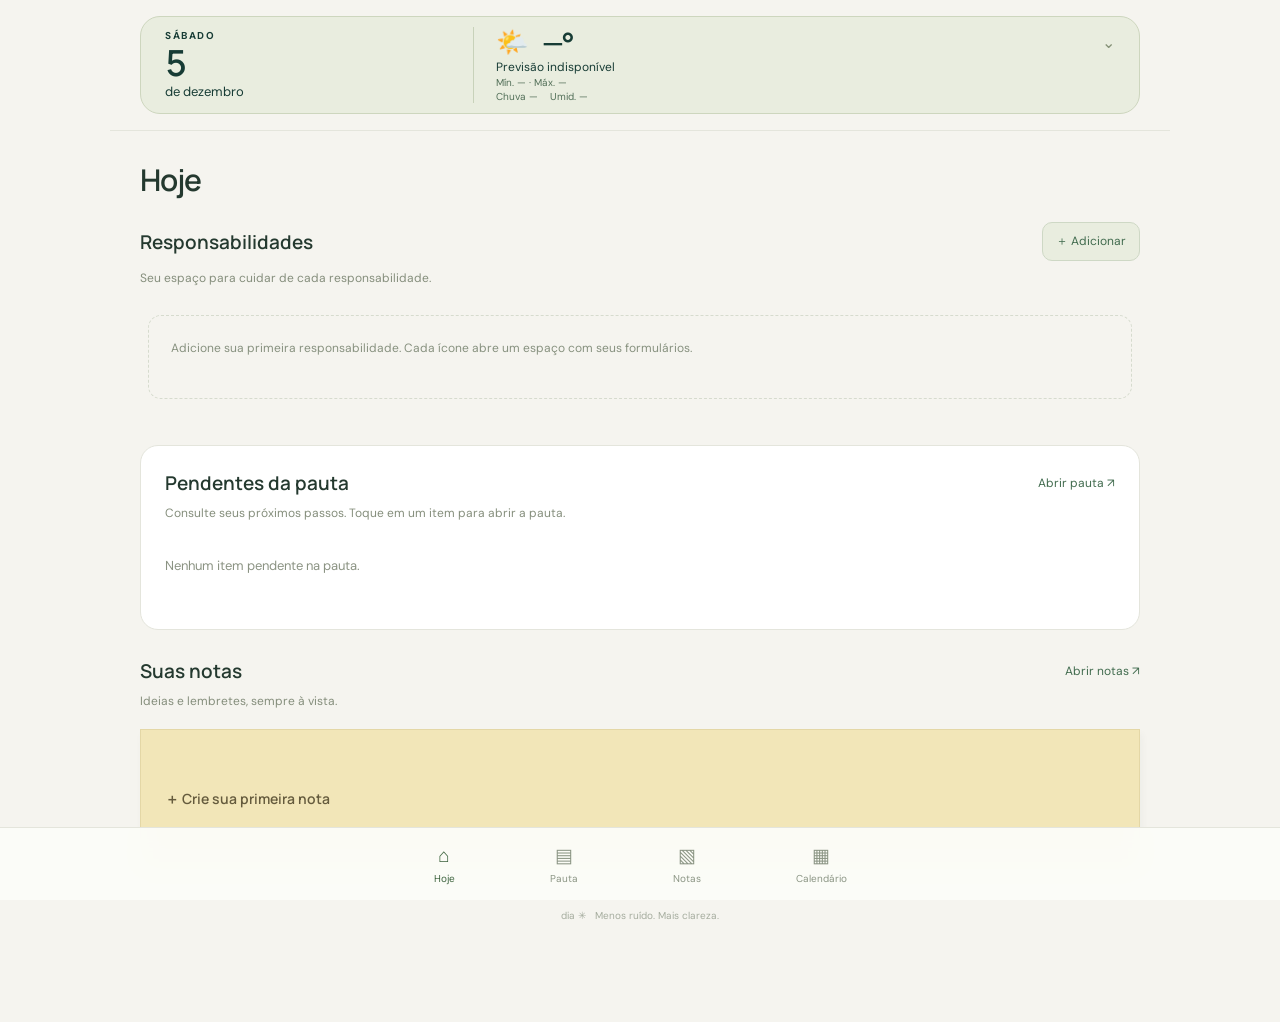
==== commit b1975844: "Adiciona favoritos por responsabilidade, telas de pauta e notas e corrige exclusão" ====
--- a/index.html
+++ b/index.html
@@ -1,36 +1,67 @@
 <!doctype html>
-<html lang="pt-BR"><head><meta charset="utf-8"><meta name="viewport" content="width=device-width,initial-scale=1"><meta name="theme-color" content="#f5f4ef"><title>Dia — seu ponto de partida</title><link rel="stylesheet" href="styles.css"></head><body><header><div class="brand">dia<i>✳</i><span class="tagline">Seu ponto de partida.</span></div><div class="topright"><span>Um dia de cada vez.</span><button class="weathercompact" id="weatheropen" aria-label="Abrir previsão do tempo de Indaial" title="Previsão do tempo — Indaial, SC"><span id="weatherminiicon" aria-hidden="true">🌤️</span><span class="weatherminiinfo"><span id="weatherminitxt">Tempo</span><span id="weatherminirange">Mín. — · Máx. —</span><span class="weatherminimetrics"><span id="weatherminihumidity">Umid. —</span><span id="weatherminirain">Chuva —</span></span><span id="weatherminiwarning" hidden>⚠ Aviso meteorológico</span></span><span class="weatherchevron">⌄</span></button></div></header><main class="layout" id="inicio"><div class="datebar"><span class="datechip" id="date"></span><span class="live">Seu espaço pessoal</span></div><section class="responsibilities" aria-labelledby="resptitle"><div class="respheading"><h2 id="resptitle">Responsabilidades</h2><button id="respadd">＋ Adicionar</button></div><p class="respintro">Seu espaço para cuidar de cada responsabilidade.</p><div class="showcase" id="showcase"></div></section><div class="grid"><section class="card" id="pauta"><div class="pautahead"><div class="labelrow"><span class="icon">▤</span><span class="pill">FOCO DO DIA</span></div><h2>Pauta do dia</h2><p>Um passo de cada vez. Comece pelo essencial.</p><div class="progressline"><div class="track"><div class="fill" id="progress"></div></div><span id="count"></span></div></div><div class="items" id="items"></div><button class="add" id="new">＋ &nbsp; Adicionar à pauta</button></section><aside class="right"><section class="note" id="notas"><div class="labelrow"><h2 class="smalltitle">Uma nota para hoje</h2><span>↗</span></div><textarea id="note" aria-label="Anotações do dia" placeholder="Uma ideia, um lembrete ou algo que você não quer esquecer…"></textarea><div class="saved" id="saved">Só seu. Salvo neste navegador.</div></section><section class="card overview"><div class="eyebrow">NO SEU RITMO</div><div class="stats"><div><div class="number" id="total">0</div><div class="statlabel">itens na pauta</div></div><div><div class="number" id="done">0</div><div class="statlabel">concluídos</div></div><div><div class="number" id="left">0</div><div class="statlabel">para fazer</div></div></div></section><div class="quote">“A melhor maneira de cuidar do futuro<br>é cuidar do que você faz hoje.”<span>UM LEMBRETE PARA DESACELERAR</span></div></aside></div><div class="sectionlabel"><h2>Mais do seu dia</h2><span class="soon">Esse espaço vai crescer com você</span></div><div class="future"><div class="futurebox">◉ &nbsp; Informações importantes<span>Novos espaços em breve</span></div><div class="futurebox">☷ &nbsp; Tudo conectado<span>O essencial, sempre à mão</span></div></div><footer>dia ✳ &nbsp; Menos ruído. Mais clareza.</footer></main><nav class="bottomnav" aria-label="Navegação principal"><a href="#inicio" class="active"><b>⌂</b>Hoje</a><a href="#pauta"><b>▤</b>Pauta</a><a href="#notas"><b>▧</b>Notas</a><a href="#calendario" id="calnav"><b>▦</b>Calendário</a></nav><dialog id="dialog"><form id="form"><h2>Adicionar à pauta</h2><label for="title">O que você quer fazer?</label><input id="title" required maxlength="160" placeholder="Ex.: Preparar a reunião"><label for="time">Horário (opcional)</label><input id="time" type="time"><div class="actions"><button type="button" id="cancel">Cancelar</button><button class="primary">Adicionar</button></div></form></dialog><script>
-const today=new Date().toLocaleDateString('en-CA'),key='dia-pauta-'+today;let data;try{data=JSON.parse(localStorage.getItem(key))}catch{}if(!Array.isArray(data))data=[];const $=id=>document.getElementById(id);$('date').textContent=new Date().toLocaleDateString('pt-BR',{weekday:'long',day:'numeric',month:'long'});function save(){try{localStorage.setItem(key,JSON.stringify(data))}catch{alert('Não foi possível salvar neste navegador.')}}function render(){$('items').replaceChildren();if(!data.length){let p=document.createElement('p');p.style.cssText='color:#939b89;font-size:13px;line-height:1.8;padding:20px 0 12px';p.textContent='Seu dia começa aqui. Adicione o primeiro item e dê espaço ao que importa.';$('items').append(p)}data.forEach((v,i)=>{let row=document.createElement('div');row.className='item'+(v.done?' done':'');let c=document.createElement('input');c.type='checkbox';c.className='check';c.checked=v.done;c.setAttribute('aria-label','Concluir '+v.title);c.onchange=()=>{v.done=c.checked;save();render()};let body=document.createElement('div');body.className='itembody';let title=document.createElement('div');title.className='title';title.textContent=v.title;let meta=document.createElement('div');meta.className='meta';meta.textContent=(v.time?v.time+' · ':'')+(v.done?'Concluído':'A fazer');body.append(title,meta);let del=document.createElement('button');del.className='remove';del.textContent='×';del.setAttribute('aria-label','Excluir '+v.title);del.onclick=()=>{data.splice(i,1);save();render()};row.append(c,body,del);$('items').append(row)});let done=data.filter(x=>x.done).length;$('count').textContent=done+' de '+data.length;$('progress').style.width=(data.length?done/data.length*100:0)+'%';$('total').textContent=data.length;$('done').textContent=done;$('left').textContent=data.length-done}render();$('new').onclick=()=>$('dialog').showModal();$('cancel').onclick=()=>$('dialog').close();$('form').onsubmit=e=>{e.preventDefault();let title=$('title').value.trim();if(!title)return;data.push({title,time:$('time').value,done:false});save();render();$('form').reset();$('dialog').close()};try{$('note').value=localStorage.getItem('dia-note-'+today)||''}catch{}$('note').oninput=()=>{try{localStorage.setItem('dia-note-'+today,$('note').value);$('saved').textContent='Salvo neste navegador ✓'}catch{$('saved').textContent='Não foi possível salvar.'}};document.querySelectorAll('.bottomnav a').forEach(a=>a.onclick=()=>{document.querySelectorAll('.bottomnav a').forEach(x=>x.classList.remove('active'));a.classList.add('active')});
-</script><main id="calendario" class="calendarpage" hidden><div class="calbar"><h1>Calendário</h1><div class="calcontrols"><button id="calprev" aria-label="Mês anterior">‹</button><button id="caltoday">Hoje</button><button id="calnext" aria-label="Próximo mês">›</button></div></div><p class="respintro">Os vencimentos de todas as suas responsabilidades, em um só lugar.</p><div class="calmonth" id="calmonth" aria-live="polite"></div><div class="card" style="padding:16px"><div class="calweek"><div>DOM</div><div>SEG</div><div>TER</div><div>QUA</div><div>QUI</div><div>SEX</div><div>SÁB</div></div><div class="calgrid" id="calgrid"></div></div><p class="callegend">Os números abaixo dos dias indicam a quantidade de vencimentos.</p><section class="calevents" id="calevents" aria-live="polite"></section></main><dialog id="respcreate"><form id="respcreateform"><h2>Nova responsabilidade</h2><label for="respname">Nome</label><input id="respname" required maxlength="60" placeholder="Ex.: Trabalho, Casa, Estudos"><label for="respimage">Imagem do ícone (opcional)</label><input id="respimage" type="file" accept="image/*"><img id="respimagepreview" alt="Prévia do ícone" hidden><div class="actions"><button type="button" id="respcreatecancel">Cancelar</button><button class="primary">Criar ícone</button></div></form></dialog><dialog id="respdetail"><div class="detailtop"><h2 id="respdetailtitle"></h2><button id="respclose" aria-label="Fechar">×</button></div><p class="respintro">Crie formulários e mantenha as informações por aqui.</p><div id="respforms"></div><button class="respbtn" id="respnewform">＋ Adicionar formulário</button><form id="formbuilder" hidden><label for="formname">Título do formulário</label><input id="formname" required maxlength="100" placeholder="Ex.: Informações da semana"><label>Campos do formulário</label><div id="fieldrows"></div><button type="button" class="respbtn" id="fieldadd">＋ Adicionar campo</button><div class="actions"><button type="button" id="buildercancel">Cancelar</button><button class="primary">Criar formulário</button></div></form><div class="respsave" id="respstatus" role="status"></div><button class="delete-resp" id="respdelete">Excluir esta responsabilidade</button></dialog><script>(()=>{
+<html lang="pt-BR"><head><meta charset="utf-8"><meta name="viewport" content="width=device-width,initial-scale=1"><meta name="theme-color" content="#f5f4ef"><title>Dia — seu ponto de partida</title><link rel="stylesheet" href="styles.css"></head><body><header class="app-header"><div class="day-card"><time class="header-date" id="date"><span class="header-weekday" id="headerweekday"></span><span class="header-day" id="headerday"></span><span class="header-month" id="headermonth"></span></time><button class="weathercompact" id="weatheropen" aria-label="Abrir previsão do tempo de Indaial" title="Previsão do tempo — Indaial, SC"><span class="weather-summary"><span id="weatherminiicon" aria-hidden="true">🌤️</span><span id="weatherminitxt">—°</span><span class="weatherchevron" aria-hidden="true">⌄</span></span><span id="weatherminicondition">Carregando previsão…</span><span id="weatherminirange">Mín. — · Máx. —</span><span class="weatherminimetrics"><span id="weatherminirain">Chuva —</span><span id="weatherminihumidity">Umid. —</span></span><span id="weatherminiwarning" hidden>⚠ Aviso meteorológico</span></button></div></header><main class="layout" id="inicio"><section class="responsibilities" aria-labelledby="resptitle"><div class="respheading"><h2 id="resptitle">Responsabilidades</h2><button id="respadd">＋ Adicionar</button></div><p class="respintro">Seu espaço para cuidar de cada responsabilidade.</p><div class="showcase" id="showcase"></div></section><div class="grid"><section class="card" id="pauta"><div class="pautahead"><div class="labelrow"><span class="icon">▤</span><span class="pill">FOCO DO DIA</span></div><h2>Pauta do dia</h2><p>Um passo de cada vez. Comece pelo essencial.</p><div class="progressline"><div class="track"><div class="fill" id="progress"></div></div><span id="count"></span></div></div><div class="items" id="items"></div><button class="add" id="new">＋ &nbsp; Adicionar à pauta</button></section><aside class="right"><section class="note" id="notas"><div class="labelrow"><h2 class="smalltitle">Uma nota para hoje</h2><span>↗</span></div><textarea id="note" aria-label="Anotações do dia" placeholder="Uma ideia, um lembrete ou algo que você não quer esquecer…"></textarea><div class="saved" id="saved">Só seu. Salvo neste navegador.</div></section><section class="card overview"><div class="eyebrow">NO SEU RITMO</div><div class="stats"><div><div class="number" id="total">0</div><div class="statlabel">itens na pauta</div></div><div><div class="number" id="done">0</div><div class="statlabel">concluídos</div></div><div><div class="number" id="left">0</div><div class="statlabel">para fazer</div></div></div></section><div class="quote">“A melhor maneira de cuidar do futuro<br>é cuidar do que você faz hoje.”<span>UM LEMBRETE PARA DESACELERAR</span></div></aside></div><div class="sectionlabel"><h2>Mais do seu dia</h2><span class="soon">Esse espaço vai crescer com você</span></div><div class="future"><div class="futurebox">◉ &nbsp; Informações importantes<span>Novos espaços em breve</span></div><div class="futurebox">☷ &nbsp; Tudo conectado<span>O essencial, sempre à mão</span></div></div><footer>dia ✳ &nbsp; Menos ruído. Mais clareza.</footer></main><nav class="bottomnav" aria-label="Navegação principal"><a href="#inicio" class="active"><b>⌂</b>Hoje</a><a href="#pauta"><b>▤</b>Pauta</a><a href="#notas"><b>▧</b>Notas</a><a href="#calendario" id="calnav"><b>▦</b>Calendário</a></nav><dialog id="dialog"><form id="form"><h2>Adicionar à pauta</h2><label for="title">O que você quer fazer?</label><input id="title" required maxlength="160" placeholder="Ex.: Preparar a reunião"><label for="time">Horário (opcional)</label><input id="time" type="time"><div class="actions"><button type="button" id="cancel">Cancelar</button><button class="primary">Adicionar</button></div></form></dialog><script>
+const today=new Date().toLocaleDateString('en-CA'),key='dia-pauta-'+today;let data;try{data=JSON.parse(localStorage.getItem(key))}catch{}if(!Array.isArray(data))data=[];const $=id=>document.getElementById(id);function updateHeaderDate(){const now=new Date(),options={timeZone:'America/Sao_Paulo'};const parts=new Intl.DateTimeFormat('en-CA',{...options,year:'numeric',month:'2-digit',day:'2-digit'}).formatToParts(now);const part=type=>parts.find(p=>p.type===type).value;$('date').dateTime=part('year')+'-'+part('month')+'-'+part('day');$('headerweekday').textContent=now.toLocaleDateString('pt-BR',{...options,weekday:'long'});$('headerday').textContent=now.toLocaleDateString('pt-BR',{...options,day:'numeric'});$('headermonth').textContent='de '+now.toLocaleDateString('pt-BR',{...options,month:'long'});}updateHeaderDate();setInterval(updateHeaderDate,60000);function save(){try{localStorage.setItem(key,JSON.stringify(data))}catch{alert('Não foi possível salvar neste navegador.')}}function render(){$('items').replaceChildren();if(!data.length){let p=document.createElement('p');p.className='pauta-empty';p.textContent='Seu dia começa aqui. Adicione o primeiro item e dê espaço ao que importa.';$('items').append(p)}data.forEach((v,i)=>{let row=document.createElement('div');row.className='item'+(v.done?' done':'');let c=document.createElement('input');c.type='checkbox';c.className='check';c.checked=v.done;c.setAttribute('aria-label','Concluir '+v.title);c.onchange=()=>{v.done=c.checked;save();render()};let body=document.createElement('div');body.className='itembody';let title=document.createElement('div');title.className='title';title.textContent=v.title;let meta=document.createElement('div');meta.className='meta';meta.textContent=(v.time?v.time+' · ':'')+(v.done?'Concluído':'A fazer');body.append(title,meta);let del=document.createElement('button');del.className='remove';del.textContent='×';del.setAttribute('aria-label','Excluir '+v.title);del.onclick=()=>{data.splice(i,1);save();render()};row.append(c,body,del);$('items').append(row)});let done=data.filter(x=>x.done).length;$('count').textContent=done+' de '+data.length;$('progress').style.width=(data.length?done/data.length*100:0)+'%';$('total').textContent=data.length;$('done').textContent=done;$('left').textContent=data.length-done;if(window.refreshHome)window.refreshHome()}render();$('new').onclick=()=>$('dialog').showModal();$('cancel').onclick=()=>$('dialog').close();$('form').onsubmit=e=>{e.preventDefault();let title=$('title').value.trim();if(!title)return;data.push({title,time:$('time').value,done:false});save();render();$('form').reset();$('dialog').close()};</script><main id="calendario" class="calendarpage" hidden><div class="calbar"><h1>Calendário</h1><div class="calcontrols"><button id="calprev" aria-label="Mês anterior">‹</button><button id="caltoday">Hoje</button><button id="calnext" aria-label="Próximo mês">›</button></div></div><p class="respintro">Os vencimentos de todas as suas responsabilidades, em um só lugar.</p><div class="calmonth" id="calmonth" aria-live="polite"></div><div class="card calendar-card"><div class="calweek"><div>DOM</div><div>SEG</div><div>TER</div><div>QUA</div><div>QUI</div><div>SEX</div><div>SÁB</div></div><div class="calgrid" id="calgrid"></div></div><p class="callegend">Os números abaixo dos dias indicam a quantidade de vencimentos.</p><section class="calevents" id="calevents" aria-live="polite"></section></main><dialog id="respcreate"><form id="respcreateform"><h2>Nova responsabilidade</h2><label for="respname">Nome</label><input id="respname" required maxlength="60" placeholder="Ex.: Trabalho, Casa, Estudos"><label for="respimage">Imagem do ícone (opcional)</label><input id="respimage" type="file" accept="image/*"><img id="respimagepreview" alt="Prévia do ícone" hidden><div class="actions"><button type="button" id="respcreatecancel">Cancelar</button><button class="primary">Criar ícone</button></div></form></dialog><dialog id="respdetail"><div class="detailtop"><h2 id="respdetailtitle"></h2><button id="respclose" aria-label="Fechar">×</button></div><p class="respintro">Crie formulários e mantenha as informações por aqui.</p><div id="respforms"></div><button class="respbtn" id="respnewform">＋ Adicionar formulário</button><form id="formbuilder" hidden><label for="formname">Título do formulário</label><input id="formname" required maxlength="100" placeholder="Ex.: Informações da semana"><label>Campos do formulário</label><div id="fieldrows"></div><button type="button" class="respbtn" id="fieldadd">＋ Adicionar campo</button><div class="actions"><button type="button" id="buildercancel">Cancelar</button><button class="primary">Criar formulário</button></div></form><div class="respsave" id="respstatus" role="status"></div><button class="delete-resp" id="respdelete">Excluir esta responsabilidade</button></dialog><script>(()=>{
 const el=id=>document.getElementById(id),storage='dia-responsabilidades-v1';let list=[];try{const stored=JSON.parse(localStorage.getItem(storage));if(Array.isArray(stored))list=stored}catch{}let active=null,image='',imageBusy=false,editing=null;
 function persist(){try{localStorage.setItem(storage,JSON.stringify(list));render();if(window.refreshCalendar)window.refreshCalendar();el('respstatus').textContent='Salvo neste navegador ✓';return true}catch{el('respstatus').textContent='Não foi possível salvar. O armazenamento pode estar cheio.';alert('Não foi possível salvar. Tente usar uma imagem menor ou liberar espaço no navegador.');return false}}
 function node(tag,cls,text){const n=document.createElement(tag);if(cls)n.className=cls;if(text!==undefined)n.textContent=text;return n}
-function render(){el('showcase').replaceChildren();if(!list.length){el('showcase').append(node('div','emptyresp','Adicione sua primeira responsabilidade. Cada ícone abre um espaço com seus formulários.'));return}list.forEach(r=>{const now=new Date();const today=now.getFullYear()+'-'+String(now.getMonth()+1).padStart(2,'0')+'-'+String(now.getDate()).padStart(2,'0');const due=(r.forms||[]).some(f=>(f.fields||[]).some(field=>field.type==='date'&&field.value===today));const soonDates=[1,2,3].map(offset=>{const d=new Date(now.getFullYear(),now.getMonth(),now.getDate()+offset);return d.getFullYear()+'-'+String(d.getMonth()+1).padStart(2,'0')+'-'+String(d.getDate()).padStart(2,'0')});const soon=(r.forms||[]).some(f=>(f.fields||[]).some(field=>field.type==='date'&&soonDates.includes(field.value)));const b=node('button','respicon'+(due?' due-today':soon?' due-soon':''));b.type='button';if(r.image){const img=node('img');img.src=r.image;img.alt='';b.append(img)}else b.append(node('span','fallback',r.name.slice(0,1).toUpperCase()));b.append(node('span','',r.name));b.setAttribute('aria-label','Abrir responsabilidade '+r.name+(due?' — vencimento hoje':soon?' — vencimento nos próximos 3 dias':''));if(due)b.title='Vencimento hoje';else if(soon)b.title='Vencimento nos próximos 3 dias';b.onclick=()=>open(r);el('showcase').append(b)})}
+
+let selectedResponsibility=null;
+const favoritePanel=node('section','card responsibility-favorites');
+favoritePanel.id='responsibility-favorites';favoritePanel.hidden=true;
+favoritePanel.setAttribute('aria-live','polite');el('showcase').after(favoritePanel);
+function renderFavorites(){
+favoritePanel.replaceChildren();const r=list.find(r=>r.id===selectedResponsibility);
+favoritePanel.hidden=!r;if(!r)return;
+favoritePanel.append(node('h3','',r.name+' — Favoritos'));
+let count=0;(r.forms||[]).forEach(f=>{const fields=(f.fields||[]).filter(field=>field.favorite);if(!fields.length)return;
+favoritePanel.append(node('h4','',f.title));const values=node('dl','favorite-values');
+fields.forEach(field=>{count++;let value=field.value;
+if(field.type==='checkbox')value=value?'Sim':'Não';
+else if(field.type==='date'&&/^\d{4}-\d{2}-\d{2}$/.test(value||''))value=value.split('-').reverse().join('/');
+values.append(node('dt','',field.label),node('dd','',value===undefined||value===null||value===''?'Não preenchido':String(value)));});favoritePanel.append(values);});
+if(!count)favoritePanel.append(node('p','respintro','Nenhum campo favorito. Clique novamente nesta responsabilidade para abrir os formulários e marcar seus favoritos.'));
+
+}
+function selectResponsibility(r){if(selectedResponsibility===r.id){open(r);return}selectedResponsibility=r.id;render();}
+
+function render(){el('showcase').replaceChildren();renderFavorites();if(!list.length){el('showcase').append(node('div','emptyresp','Adicione sua primeira responsabilidade. Cada ícone abre um espaço com seus formulários.'));return}list.forEach(r=>{const now=new Date();const today=now.getFullYear()+'-'+String(now.getMonth()+1).padStart(2,'0')+'-'+String(now.getDate()).padStart(2,'0');const due=(r.forms||[]).some(f=>(f.fields||[]).some(field=>field.type==='date'&&field.value===today));const soonDates=[1,2,3].map(offset=>{const d=new Date(now.getFullYear(),now.getMonth(),now.getDate()+offset);return d.getFullYear()+'-'+String(d.getMonth()+1).padStart(2,'0')+'-'+String(d.getDate()).padStart(2,'0')});const soon=(r.forms||[]).some(f=>(f.fields||[]).some(field=>field.type==='date'&&soonDates.includes(field.value)));const b=node('button','respicon'+(due?' due-today':soon?' due-soon':''));b.type='button';if(r.image){const img=node('img');img.src=r.image;img.alt='';b.append(img)}else b.append(node('span','fallback',r.name.slice(0,1).toUpperCase()));b.append(node('span','',r.name));b.setAttribute('aria-label','Abrir responsabilidade '+r.name+(due?' — vencimento hoje':soon?' — vencimento nos próximos 3 dias':''));if(due)b.title='Vencimento hoje';else if(soon)b.title='Vencimento nos próximos 3 dias';b.setAttribute('aria-pressed',String(selectedResponsibility===r.id));b.setAttribute('aria-controls','responsibility-favorites');b.onclick=()=>selectResponsibility(r);el('showcase').append(b)})}
 function open(r){active=r;el('respdetailtitle').textContent=r.name;el('formbuilder').hidden=true;el('respnewform').hidden=false;el('respstatus').textContent='Salvo somente neste navegador.';renderForms();el('respdetail').showModal()}
-function renderForms(){const target=el('respforms');target.replaceChildren();if(!active.forms.length)target.append(node('p','respintro','Nenhum formulário ainda. Comece adicionando um abaixo.'));active.forms.forEach((f,fi)=>{const card=node('section','formcard');const heading=node('div','formheading');heading.append(node('h3','',f.title));const edit=node('button','editform','✎');edit.type='button';edit.title='Editar formulário';edit.setAttribute('aria-label','Editar formulário '+f.title);edit.onclick=()=>startBuilder(f);heading.append(edit);card.append(heading);f.fields.forEach((field,idx)=>{const id='resp-field-'+fi+'-'+idx;const label=node('label','',field.label);label.htmlFor=id;let input;if(field.type==='textarea')input=node('textarea');else{input=node('input');input.type=field.type}input.id=id;if(field.type==='checkbox'){input.className='respcheck';input.checked=!!field.value;label.prepend(input);card.append(label)}else{input.value=field.value||'';card.append(label,input)}input.oninput=()=>{field.value=field.type==='checkbox'?input.checked:input.value;persist()}});const del=node('button','delete-resp','Excluir formulário');del.type='button';del.onclick=()=>{if(!confirm('Excluir este formulário e as informações preenchidas?'))return;active.forms.splice(fi,1);persist();renderForms()};card.append(del);target.append(card)})}
+function renderForms(){const target=el('respforms');target.replaceChildren();if(!active.forms.length)target.append(node('p','respintro','Nenhum formulário ainda. Comece adicionando um abaixo.'));active.forms.forEach((f,fi)=>{const card=node('section','formcard');const heading=node('div','formheading');heading.append(node('h3','',f.title));const edit=node('button','editform','✎');edit.type='button';edit.title='Editar formulário';edit.setAttribute('aria-label','Editar formulário '+f.title);edit.onclick=()=>startBuilder(f);heading.append(edit);card.append(heading);f.fields.forEach((field,idx)=>{const id='resp-field-'+fi+'-'+idx;const label=node('label','',field.label);label.htmlFor=id;let input;if(field.type==='textarea')input=node('textarea');else{input=node('input');input.type=field.type}input.id=id;if(field.type==='checkbox'){input.className='respcheck';input.checked=!!field.value;label.prepend(input);card.append(label)}else{input.value=field.value||'';card.append(label,input)}const star=node('button','favorite-star',field.favorite?'★':'☆');star.type='button';
+ const syncStar=()=>{star.textContent=field.favorite?'★':'☆';star.setAttribute('aria-pressed',String(!!field.favorite));star.setAttribute('aria-label',(field.favorite?'Remover dos favoritos: ':'Favoritar campo: ')+field.label);star.title=field.favorite?'Remover dos favoritos':'Favoritar campo';};syncStar();
+ const labelRow=node('div','favorite-field-label');label.before(labelRow);labelRow.append(label,star);
+ star.onclick=()=>{const previous=field.favorite;field.favorite=!field.favorite;if(!persist())field.favorite=previous;syncStar();};
+ input.oninput=()=>{field.value=field.type==='checkbox'?input.checked:input.value;persist()}});const del=node('button','delete-resp','Excluir formulário');del.type='button';del.onclick=()=>{if(!confirm('Excluir este formulário e as informações preenchidas?'))return;active.forms.splice(fi,1);persist();renderForms()};card.append(del);target.append(card)})}
 el('respadd').onclick=()=>{el('respcreateform').reset();image='';el('respimagepreview').hidden=true;el('respcreate').showModal()};el('respcreatecancel').onclick=()=>el('respcreate').close();el('respclose').onclick=()=>el('respdetail').close();
 el('respimage').onchange=async()=>{const file=el('respimage').files[0];image='';el('respimagepreview').hidden=true;if(!file)return;imageBusy=true;const submit=el('respcreateform').querySelector('button[type=submit],button.primary');submit.disabled=true;try{if(!file.type.startsWith('image/'))throw Error();const url=URL.createObjectURL(file);try{const img=new Image();await new Promise((resolve,reject)=>{img.onload=resolve;img.onerror=reject;img.src=url});const canvas=document.createElement('canvas');canvas.width=canvas.height=160;const ctx=canvas.getContext('2d');const side=Math.min(img.width,img.height);ctx.drawImage(img,(img.width-side)/2,(img.height-side)/2,side,side,0,0,160,160);image=canvas.toDataURL('image/jpeg',.82);el('respimagepreview').src=image;el('respimagepreview').hidden=false}finally{URL.revokeObjectURL(url)}}catch{el('respimage').value='';alert('Não foi possível abrir essa imagem. Escolha uma imagem JPG, PNG ou WebP.')}finally{imageBusy=false;submit.disabled=false}};
 el('respcreateform').onsubmit=e=>{e.preventDefault();if(imageBusy)return;const name=el('respname').value.trim();if(!name)return;const r={id:Date.now().toString(36)+Math.random().toString(36).slice(2),name,image,forms:[]};list.push(r);if(!persist()){list.pop();return}render();el('respcreate').close()};
 function addField(field){const row=node('div','fieldrow');if(field)row._original=field;const label=node('input');label.required=true;label.maxLength=100;label.placeholder='Nome do campo';label.setAttribute('aria-label','Nome do campo');const select=node('select');select.setAttribute('aria-label','Tipo do campo');[['text','Texto'],['textarea','Texto longo'],['number','Número'],['date','Data'],['checkbox','Marcação']].forEach(([value,text])=>{const opt=node('option','',text);opt.value=value;select.append(opt)});const remove=node('button','','×');remove.type='button';remove.setAttribute('aria-label','Remover campo');remove.onclick=()=>row.remove();if(field){label.value=field.label;select.value=field.type}row.append(label,select,remove);el('fieldrows').append(row)}
-function startBuilder(form=null){editing=form;el('formbuilder').reset();el('fieldrows').replaceChildren();el('formname').value=form?form.title:'';if(form)form.fields.forEach(f=>addField(f));else addField();el('formbuilder').querySelector('.primary').textContent=form?'Salvar alterações':'Criar formulário';el('formbuilder').hidden=false;el('respnewform').hidden=true;el('formname').focus();el('formbuilder').scrollIntoView({block:'nearest',behavior:'smooth'})}el('respnewform').onclick=()=>startBuilder();el('fieldadd').onclick=()=>addField();el('buildercancel').onclick=()=>{el('formbuilder').hidden=true;el('respnewform').hidden=false};el('formbuilder').onsubmit=e=>{e.preventDefault();const title=el('formname').value.trim();const fields=[...el('fieldrows').children].map(row=>({label:row.querySelector('input').value.trim(),type:row.querySelector('select').value,value:row._original?row._original.value:''}));if(!title||!fields.length||fields.some(f=>!f.label)){alert('Informe um título e pelo menos um campo com nome.');return}const previous=editing?{title:editing.title,fields:editing.fields}:null;if(editing){editing.title=title;editing.fields=fields}else active.forms.push({title,fields});if(!persist()){if(editing)Object.assign(editing,previous);else active.forms.pop();return}editing=null;el('formbuilder').hidden=true;el('respnewform').hidden=false;renderForms()};el('respdelete').onclick=()=>{if(!confirm('Excluir esta responsabilidade e todos os seus formulários?'))return;const old=list;list=list.filter(r=>r!==active);if(!persist()){list=old;return}render();el('respdetail').close();active=null};render();
+function startBuilder(form=null){editing=form;el('formbuilder').reset();el('fieldrows').replaceChildren();el('formname').value=form?form.title:'';if(form)form.fields.forEach(f=>addField(f));else addField();el('formbuilder').querySelector('.primary').textContent=form?'Salvar alterações':'Criar formulário';el('formbuilder').hidden=false;el('respnewform').hidden=true;el('formname').focus();el('formbuilder').scrollIntoView({block:'nearest',behavior:'smooth'})}el('respnewform').onclick=()=>startBuilder();el('fieldadd').onclick=()=>addField();el('buildercancel').onclick=()=>{el('formbuilder').hidden=true;el('respnewform').hidden=false};el('formbuilder').onsubmit=e=>{e.preventDefault();const title=el('formname').value.trim();const fields=[...el('fieldrows').children].map(row=>({label:row.querySelector('input').value.trim(),type:row.querySelector('select').value,value:row._original?row._original.value:'',favorite:!!row._original?.favorite}));if(!title||!fields.length||fields.some(f=>!f.label)){alert('Informe um título e pelo menos um campo com nome.');return}const previous=editing?{title:editing.title,fields:editing.fields}:null;if(editing){editing.title=title;editing.fields=fields}else active.forms.push({title,fields});if(!persist()){if(editing)Object.assign(editing,previous);else active.forms.pop();return}editing=null;el('formbuilder').hidden=true;el('respnewform').hidden=false;renderForms()};const deletePrompt=node('section','delete-confirmation');deletePrompt.hidden=true;deletePrompt.setAttribute('role','group');deletePrompt.setAttribute('aria-label','Confirmar exclusão da responsabilidade');
+const deleteMessage=node('p','','Excluir esta responsabilidade e todos os seus formulários? Esta ação não pode ser desfeita.');
+const deleteCancel=node('button','respbtn','Cancelar');deleteCancel.type='button';
+const deleteConfirm=node('button','delete-resp','Sim, excluir responsabilidade');deleteConfirm.type='button';
+deletePrompt.append(deleteMessage,deleteCancel,deleteConfirm);el('respdelete').after(deletePrompt);el('respdelete').type='button';
+function resetDeletePrompt(){deletePrompt.hidden=true;el('respdelete').hidden=false;}
+el('respdetail').addEventListener('close',resetDeletePrompt);
+el('respdelete').onclick=()=>{if(!active)return;deletePrompt.hidden=false;el('respdelete').hidden=true;deleteCancel.focus();};
+deleteCancel.onclick=()=>{resetDeletePrompt();el('respdelete').focus();};
+deleteConfirm.onclick=()=>{if(!active)return;const old=list;const id=active.id;list=list.filter(r=>r.id!==id);if(!persist()){list=old;render();return}if(selectedResponsibility===id)selectedResponsibility=null;active=null;editing=null;resetDeletePrompt();render();el('respdetail').close();el('respadd').focus();};render();
 window.addEventListener('focus',render);document.addEventListener('visibilitychange',()=>{if(!document.hidden)render()});setInterval(render,60000);window.openResponsibility=id=>{const r=list.find(x=>x.id===id);if(r)open(r)};})();
 </script><script>(()=>{
 const $=id=>document.getElementById(id),localDay=d=>d.getFullYear()+'-'+String(d.getMonth()+1).padStart(2,'0')+'-'+String(d.getDate()).padStart(2,'0');let selected=localDay(new Date()),view=new Date();view.setDate(1);
 function events(){let list=[];try{list=JSON.parse(localStorage.getItem('dia-responsabilidades-v1'))||[]}catch{}const all=[];list.forEach(r=>(r.forms||[]).forEach((f,formIndex)=>(f.fields||[]).forEach(field=>{if(field.type==='date'&&/^\d{4}-\d{2}-\d{2}$/.test(field.value||'')){const existing=all.find(e=>e.id===r.id&&e.formIndex===formIndex&&e.date===field.value);if(existing)existing.fields.push(field.label);else all.push({date:field.value,responsibility:r.name,id:r.id,formIndex,form:f.title,fields:[field.label]})}})));return all}
 function node(t,c,text){const n=document.createElement(t);if(c)n.className=c;if(text!==undefined)n.textContent=text;return n}
 function render(){const all=events(),today=localDay(new Date());$('calmonth').textContent=view.toLocaleDateString('pt-BR',{month:'long',year:'numeric'});$('calgrid').replaceChildren();for(let i=0;i<view.getDay();i++)$('calgrid').append(node('div','calblank'));const days=new Date(view.getFullYear(),view.getMonth()+1,0).getDate();for(let day=1;day<=days;day++){const date=localDay(new Date(view.getFullYear(),view.getMonth(),day)),items=all.filter(e=>e.date===date);const b=node('button','calday'+(date===selected?' selected':'')+(date===today?' today':''),String(day));b.type='button';b.setAttribute('aria-pressed',String(date===selected));b.setAttribute('aria-label',day+' de '+$('calmonth').textContent+', '+items.length+' vencimentos');if(items.length)b.append(node('small','',items.length+' '+(items.length===1?'item':'itens')));b.onclick=()=>{selected=date;render()};$('calgrid').append(b)}const area=$('calevents');area.replaceChildren();area.append(node('h2','',new Date(selected+'T12:00:00').toLocaleDateString('pt-BR',{weekday:'long',day:'numeric',month:'long',year:'numeric'})));const matches=all.filter(e=>e.date===selected);if(!matches.length)area.append(node('p','calempty','Nenhum vencimento neste dia. As datas preenchidas nos formulários aparecem aqui automaticamente.'));matches.forEach(e=>{const b=node('button','calevent');b.type='button';b.append(node('small','',e.responsibility),node('strong','',e.form),node('span','',e.fields.join(' · ')));b.setAttribute('aria-label','Abrir '+e.responsibility+', '+e.form+', '+e.fields.join(', '));b.onclick=()=>window.openResponsibility(e.id);area.append(b)})}
-function page(){const calendar=location.hash==='#calendario';document.querySelector('main.layout').hidden=calendar;$('calendario').hidden=!calendar;document.querySelectorAll('.bottomnav a').forEach(a=>a.classList.toggle('active',calendar?a.id==='calnav':a.getAttribute('href')===(location.hash||'#inicio')));if(calendar)render()}
-$('calprev').onclick=()=>{view.setMonth(view.getMonth()-1);render()};$('calnext').onclick=()=>{view.setMonth(view.getMonth()+1);render()};$('caltoday').onclick=()=>{view=new Date();view.setDate(1);selected=localDay(new Date());render()};window.refreshCalendar=render;window.addEventListener('hashchange',page);window.addEventListener('storage',render);page();
+$('calprev').onclick=()=>{view.setMonth(view.getMonth()-1);render()};$('calnext').onclick=()=>{view.setMonth(view.getMonth()+1);render()};$('caltoday').onclick=()=>{view=new Date();view.setDate(1);selected=localDay(new Date());render()};window.refreshCalendar=render;window.addEventListener('storage',render);render();
 })();
 </script><dialog id="weatherdialog"><div class="weatherdialogtop"><span>Indaial, SC</span><button id="weatherclose" aria-label="Fechar previsão">×</button></div><section class="card weather" aria-labelledby="weathertitle"><div class="labelrow"><div><div class="eyebrow">TEMPO EM INDAIAL, SC</div><h2 id="weathertitle">O tempo hoje</h2></div><button id="weatherrefresh" class="respbtn" aria-label="Atualizar previsão do tempo">↻ Atualizar</button></div><div id="weathercontent" hidden><div class="weathernow"><span id="weathericon" aria-hidden="true"></span><div><div id="weathertemp"></div><strong id="weathercondition"></strong><div id="weatherfeel"></div></div><div class="weatherdetails"><div id="weatherrange"></div><div id="weatherrain"></div><div id="weatherhumidity"></div></div></div><details class="weatherforecast" open><summary>Previsão para 7 dias</summary><div id="weatherweek"></div></details></div><section class="weatheralerts"><strong>Avisos meteorológicos · Indaial</strong><div id="weatheralertstatus" role="status">Consultando avisos do INMET…</div><div id="weatheralertlist"></div><a href="https://avisos.inmet.gov.br/" target="_blank" rel="noopener">Consultar avisos oficiais no INMET ↗</a></section><div class="weatherfoot"><span id="weatherstatus" role="status">Carregando previsão…</span><a href="https://open-meteo.com/" target="_blank" rel="noopener">Open-Meteo</a></div></section></dialog><script>document.getElementById("weatheropen").onclick=()=>document.getElementById("weatherdialog").showModal();document.getElementById("weatherclose").onclick=()=>document.getElementById("weatherdialog").close();</script><script>(()=>{
 const $=id=>document.getElementById(id),url='https://api.open-meteo.com/v1/forecast?latitude=-26.89778&longitude=-49.23167&current=temperature_2m,apparent_temperature,relative_humidity_2m,weather_code,is_day&daily=weather_code,temperature_2m_max,temperature_2m_min,precipitation_probability_max&timezone=America%2FSao_Paulo&forecast_days=7',key='dia-weather-indaial-v1';let busy=false;
 const fmt=(v,s='')=>typeof v==='number'&&Number.isFinite(v)?Math.round(v)+s:'—';
 function condition(code,night=false){if(code===0)return[night?'🌙':'☀️',night?'Céu limpo':'Ensolarado'];if([1,2].includes(code))return['🌤️','Parcialmente nublado'];if(code===3)return['☁️','Nublado'];if([45,48].includes(code))return['🌫️','Neblina'];if([51,53,55,56,57].includes(code))return['🌦️','Garoa'];if([61,63,65,66,67,80,81,82].includes(code))return['🌧️','Chuva'];if([71,73,75,77,85,86].includes(code))return['🌨️','Neve'];if([95,96,99].includes(code))return['⛈️','Trovoadas'];return['🌡️','Condição indisponível']}
 function node(t,c,txt){const n=document.createElement(t);if(c)n.className=c;if(txt!==undefined)n.textContent=txt;return n}
-function render(payload,cached=false){const d=payload.data;if(!d.daily?.time?.length||!d.current)throw Error('Resposta incompleta');const day=new Date().toLocaleDateString('en-CA',{timeZone:'America/Sao_Paulo'});let i=d.daily.time.indexOf(day);if(i<0){$('weatherstatus').textContent='A previsão salva é de outro dia. Conecte-se à internet e atualize.';$('weathercontent').hidden=true;return}const [icon,text]=condition(d.current.weather_code,d.current.is_day===0);$('weathercontent').hidden=false;$('weathericon').textContent=icon;$('weatherminiicon').textContent=icon;$('weatherminitxt').textContent=fmt(d.current.temperature_2m,'°');$('weatherminirain').textContent='Chuva '+fmt(d.daily.precipitation_probability_max[i],'%');$('weatherminirange').textContent='Mín. '+fmt(d.daily.temperature_2m_min[i],'°')+' · Máx. '+fmt(d.daily.temperature_2m_max[i],'°');$('weatherminihumidity').textContent='Umid. '+fmt(d.current.relative_humidity_2m,'%');$('weatherhumidity').textContent='Umidade atual: '+fmt(d.current.relative_humidity_2m,'%');$('weatheropen').setAttribute('aria-label','Previsão de Indaial: '+fmt(d.current.temperature_2m,' graus')+', chance de chuva hoje '+fmt(d.daily.precipitation_probability_max[i],'%'));$('weathertemp').textContent=fmt(d.current.temperature_2m,'°');$('weathercondition').textContent=text;$('weatherfeel').textContent='Sensação de '+fmt(d.current.apparent_temperature,'°');$('weatherrange').textContent='Mín. '+fmt(d.daily.temperature_2m_min[i],'°')+'  ·  Máx. '+fmt(d.daily.temperature_2m_max[i],'°');$('weatherrain').textContent=fmt(d.daily.precipitation_probability_max[i],'%')+' de chance de chuva';$('weatherweek').replaceChildren();d.daily.time.forEach((date,j)=>{if(date<day)return;const [ic,description]=condition(d.daily.weather_code[j]);const cell=node('div','weatherday');cell.append(node('span','',date===day?'Hoje':new Date(date+'T12:00:00').toLocaleDateString('pt-BR',{weekday:'short'})),node('div','weatherdayicon',ic),node('strong','',fmt(d.daily.temperature_2m_max[j],'°')),node('span','',fmt(d.daily.temperature_2m_min[j],'°')),node('small','',fmt(d.daily.precipitation_probability_max[j],'%')));cell.title=description+' · chance de chuva';$('weatherweek').append(cell)});$('weatherstatus').textContent=(cached?'Última previsão salva · ':'Atualizado às ')+new Date(payload.saved).toLocaleTimeString('pt-BR',{hour:'2-digit',minute:'2-digit',timeZone:'America/Sao_Paulo'})+(cached?' · Pode estar desatualizada.':'')}
-async function load(){if(busy)return;busy=true;$('weatherrefresh').disabled=true;$('weatherstatus').textContent='Atualizando previsão…';try{const response=await fetch(url,{signal:AbortSignal.timeout(15000)});if(!response.ok)throw Error('API indisponível');const data=await response.json();const payload={data,saved:Date.now()};render(payload);try{localStorage.setItem(key,JSON.stringify(payload))}catch{}}catch{let cached;try{cached=JSON.parse(localStorage.getItem(key));if(cached)render(cached,true)}catch{cached=null}if(!cached)$('weatherstatus').textContent='Não foi possível carregar o tempo. Verifique a conexão e tente atualizar.'}finally{busy=false;$('weatherrefresh').disabled=false}}
+function render(payload,cached=false){const d=payload.data;if(!d.daily?.time?.length||!d.current)throw Error('Resposta incompleta');const day=new Date().toLocaleDateString('en-CA',{timeZone:'America/Sao_Paulo'});let i=d.daily.time.indexOf(day);if(i<0){$('weatherstatus').textContent='A previsão salva é de outro dia. Conecte-se à internet e atualize.';$('weathercontent').hidden=true;return}const [icon,text]=condition(d.current.weather_code,d.current.is_day===0);$('weathercontent').hidden=false;$('weathericon').textContent=icon;$('weatherminiicon').textContent=icon;$('weatherminicondition').textContent=text;$('weatherminitxt').textContent=fmt(d.current.temperature_2m,'°');$('weatherminirain').textContent='Chuva '+fmt(d.daily.precipitation_probability_max[i],'%');$('weatherminirange').textContent='Mín. '+fmt(d.daily.temperature_2m_min[i],'°')+' · Máx. '+fmt(d.daily.temperature_2m_max[i],'°');$('weatherminihumidity').textContent='Umid. '+fmt(d.current.relative_humidity_2m,'%');$('weatherhumidity').textContent='Umidade atual: '+fmt(d.current.relative_humidity_2m,'%');$('weatheropen').setAttribute('aria-label','Previsão de Indaial: '+fmt(d.current.temperature_2m,' graus')+', chance de chuva hoje '+fmt(d.daily.precipitation_probability_max[i],'%'));$('weathertemp').textContent=fmt(d.current.temperature_2m,'°');$('weathercondition').textContent=text;$('weatherfeel').textContent='Sensação de '+fmt(d.current.apparent_temperature,'°');$('weatherrange').textContent='Mín. '+fmt(d.daily.temperature_2m_min[i],'°')+'  ·  Máx. '+fmt(d.daily.temperature_2m_max[i],'°');$('weatherrain').textContent=fmt(d.daily.precipitation_probability_max[i],'%')+' de chance de chuva';$('weatherweek').replaceChildren();d.daily.time.forEach((date,j)=>{if(date<day)return;const [ic,description]=condition(d.daily.weather_code[j]);const cell=node('div','weatherday');cell.append(node('span','',date===day?'Hoje':new Date(date+'T12:00:00').toLocaleDateString('pt-BR',{weekday:'short'})),node('div','weatherdayicon',ic),node('strong','',fmt(d.daily.temperature_2m_max[j],'°')),node('span','',fmt(d.daily.temperature_2m_min[j],'°')),node('small','',fmt(d.daily.precipitation_probability_max[j],'%')));cell.title=description+' · chance de chuva';$('weatherweek').append(cell)});$('weatherstatus').textContent=(cached?'Última previsão salva · ':'Atualizado às ')+new Date(payload.saved).toLocaleTimeString('pt-BR',{hour:'2-digit',minute:'2-digit',timeZone:'America/Sao_Paulo'})+(cached?' · Pode estar desatualizada.':'')}
+async function load(){if(busy)return;busy=true;$('weatherrefresh').disabled=true;$('weatherstatus').textContent='Atualizando previsão…';try{const response=await fetch(url,{signal:AbortSignal.timeout(15000)});if(!response.ok)throw Error('API indisponível');const data=await response.json();const payload={data,saved:Date.now()};render(payload);try{localStorage.setItem(key,JSON.stringify(payload))}catch{}}catch{let cached;try{cached=JSON.parse(localStorage.getItem(key));if(cached)render(cached,true)}catch{cached=null}if(!cached){$('weatherminicondition').textContent='Previsão indisponível';$('weatherstatus').textContent='Não foi possível carregar o tempo. Verifique a conexão e tente atualizar.'}}finally{busy=false;$('weatherrefresh').disabled=false}}
 $('weatherrefresh').onclick=load;try{const cached=JSON.parse(localStorage.getItem(key));if(cached)render(cached,true)}catch{}load();setInterval(load,30*60*1000);window.addEventListener('online',load);
 })();
 </script><script>
 (()=>{async function checkAlerts(){try{const response=await fetch('https://apiprevmet3.inmet.gov.br/avisos/ativos',{signal:AbortSignal.timeout(12000)});if(!response.ok)throw Error();const data=await response.json();if(!Array.isArray(data.hoje))throw Error();const now=Date.now();const alerts=data.hoje.filter(a=>{const city=String(a.municipios||'').includes('Indaial - SC');const start=Date.parse(String(a.data_inicio||'').slice(0,10)+'T'+(a.hora_inicio||'00:00')+':00-03:00');const end=Date.parse(String(a.data_fim||'').slice(0,10)+'T'+(a.hora_fim||'23:59')+':00-03:00');return city&&Number.isFinite(start)&&Number.isFinite(end)&&start<=now&&end>=now});const status=document.getElementById('weatheralertstatus'),list=document.getElementById('weatheralertlist');list.replaceChildren();status.textContent=alerts.length?'Avisos vigentes do INMET para o município:':'Nenhum aviso vigente para Indaial retornado pelo INMET nesta consulta.';document.getElementById('weatherminiwarning').hidden=!alerts.length;alerts.forEach(a=>{const item=document.createElement('div');item.className='weatheralertitem';item.textContent=(a.descricao||'Aviso meteorológico')+' · '+(a.severidade||'')+' · Até '+String(a.data_fim).slice(0,10).split('-').reverse().join('/')+' às '+a.hora_fim;list.append(item)})}catch{document.getElementById('weatheralertstatus').textContent='Consulta automática de alertas indisponível neste arquivo local. Consulte o INMET no link abaixo.';document.getElementById('weatherminiwarning').hidden=true}}checkAlerts();setInterval(checkAlerts,30*60*1000)})();
-</script></body></html>
+</script><script src="app.js"></script></body></html>
--- a/styles.css
+++ b/styles.css
@@ -1,10 +1,97 @@
+@import url('https://fonts.googleapis.com/css2?family=DM+Sans:wght@400;500;600;700&family=Manrope:wght@400;500;600;700;800&display=swap');
+:root{--ink:#24392f;--muted:#7b8179;--paper:#f5f4ef;--green:#416b4e;--line:#e4e5dc}*{box-sizing:border-box}body{margin:0;background:var(--paper);color:var(--ink);font:14px 'DM Sans',sans-serif}button,input,textarea{font:inherit}button{cursor:pointer}button:focus-visible,a:focus-visible{outline:3px solid #cda75c;outline-offset:4px}header{max-width:1120px;margin:auto;padding:30px 30px 22px;display:flex;justify-content:space-between;align-items:center;border-bottom:1px solid var(--line)}.brand{font:800 30px Manrope,sans-serif;letter-spacing:-2px}.brand i{color:#b5c186;font-style:normal}.tagline{font-size:12px;color:var(--muted);margin-left:20px;letter-spacing:0}.topright{display:flex;gap:20px;align-items:center;font-size:12px}.avatar{background:#e2e7da;border-radius:50%;width:38px;height:38px;display:grid;place-items:center}.layout{max-width:1060px;margin:48px auto 100px;padding:0 30px}.eyebrow{text-transform:uppercase;letter-spacing:2px;font-size:10px;font-weight:700;color:var(--muted)}h1{font:500 42px Manrope,sans-serif;letter-spacing:-1.8px;margin:12px 0} .intro{color:var(--muted);font-size:15px;margin-bottom:30px}.datebar{display:flex;align-items:center;justify-content:space-between;margin-bottom:30px}.datechip{background:#e9ecdf;border-radius:20px;padding:9px 14px;font-size:12px}.live{color:var(--muted);font-size:11px}.live:before{content:'';display:inline-block;width:6px;height:6px;background:#72916c;border-radius:50%;margin-right:7px}.grid{display:grid;grid-template-columns:1.65fr 1fr;gap:24px}.card{background:#fff;border:1px solid var(--line);border-radius:18px;overflow:hidden}.pautahead{background:#e9eddf;padding:26px}.labelrow{display:flex;justify-content:space-between;align-items:center}.icon{font-size:23px}.pill{font-size:10px;border:1px solid #cbd5bc;padding:5px 9px;border-radius:20px}.pautahead h2{font:600 27px Manrope,sans-serif;letter-spacing:-1px;margin:20px 0 7px}.pautahead p{color:#6c7868;font-size:13px;margin:0}.progressline{display:flex;align-items:center;gap:12px;margin-top:23px;font-size:10px;color:#6c7868}.track{height:4px;background:#d5ddc9;flex:1;border-radius:5px;overflow:hidden}.fill{height:100%;background:#66835a;transition:width .2s}.items{padding:4px 24px}.item{display:flex;gap:13px;padding:22px 0;border-bottom:1px solid #eef0e9;align-items:flex-start}.check{appearance:none;flex-shrink:0;width:20px;height:20px;border:1.5px solid #cdd5c8;border-radius:6px;margin:2px 0;cursor:pointer}.check:checked{background:#54754c;border-color:#54754c}.check:checked:after{content:'✓';color:white;display:block;text-align:center;font-size:14px}.item.done .title{text-decoration:line-through;color:#92998e}.itembody{flex:1;min-width:0}.title{font-size:14px;font-weight:600;line-height:1.5}.meta{font-size:11px;color:#92958b;margin-top:6px;display:flex;gap:10px}.category{color:#7c8868}.remove{border:0;background:none;color:#9b9f96;font-size:19px;padding:0 4px}.add{border:0;background:none;color:#5c774e;padding:20px 25px;font-size:12px;font-weight:700;width:100%;text-align:left}.right{display:flex;flex-direction:column;gap:20px}.note{background:#f0e9d7;border:1px solid #e6ddc8;border-radius:18px;padding:24px}.smalltitle{font:600 16px Manrope,sans-serif;margin:0}.note textarea{width:100%;border:0;resize:vertical;background:transparent;min-height:108px;line-height:1.8;color:#756b55;margin-top:15px;outline-color:#a8966d}.saved{font-size:10px;color:#a0947a}.overview{padding:24px}.stats{display:flex;gap:25px;margin:24px 0 4px}.number{font:500 32px Manrope,sans-serif}.statlabel{font-size:10px;color:#8a9085;margin-top:5px}.quote{padding:24px 8px;color:#8b9384;font-size:12px;line-height:1.8}.quote span{display:block;margin-top:8px;font-size:10px;letter-spacing:1px}.sectionlabel{display:flex;justify-content:space-between;margin:36px 0 16px;align-items:center}.sectionlabel h2{font:600 16px Manrope,sans-serif;margin:0}.soon{font-size:10px;color:#909789}.future{display:flex;gap:14px}.futurebox{border:1px dashed #d6dbce;border-radius:12px;padding:18px;flex:1;color:#929b88;font-size:12px}.futurebox span{display:block;font-size:10px;margin-top:6px;color:#a4ab9d}footer{text-align:center;color:#a5ac9e;font-size:10px;margin:40px 0 0}.bottomnav{display:none}dialog{border:1px solid var(--line);border-radius:18px;max-width:400px;width:calc(100% - 32px);padding:26px;color:var(--ink)}dialog::backdrop{background:#1c302a66}dialog h2{margin:0 0 22px}label{display:block;font-size:12px;margin:15px 0 7px}dialog input{width:100%;padding:12px;border:1px solid #d9dfd3;border-radius:8px} .actions{display:flex;justify-content:flex-end;gap:10px;margin-top:24px}.actions button{border:0;border-radius:8px;padding:11px 16px;background:#e9ecdf;color:var(--ink)}.actions .primary{background:var(--green);color:white}@media(max-width:650px){header{padding:22px 24px}.tagline,.topright>span{display:none}.layout{margin:30px auto 100px;padding:0 22px}h1{font-size:34px}.intro{font-size:13px;line-height:1.6;margin-bottom:23px}.datebar{margin-bottom:24px}.grid{grid-template-columns:1fr;gap:18px}.pautahead{padding:24px}.right{gap:18px}.overview{order:2}.quote{display:none}.future{gap:10px}.futurebox{padding:15px 12px}.bottomnav{position:fixed;bottom:0;left:0;right:0;background:#fbfcf8f5;backdrop-filter:blur(12px);border-top:1px solid var(--line);display:flex;justify-content:space-around;padding:12px 12px max(12px,env(safe-area-inset-bottom))}.bottomnav a{font-size:10px;color:#8b9584;text-decoration:none;text-align:center;padding:3px 20px}.bottomnav b{display:block;font-size:19px;margin-bottom:4px;font-weight:400}.bottomnav .active{color:#3e643f}footer{margin-bottom:10px}}
+
+.responsibilities{margin:0 0 30px}.respheading{display:flex;justify-content:space-between;align-items:center;gap:12px}.respheading h2{font:600 19px Manrope,sans-serif;margin:0}.respheading button,.respbtn{border:1px solid #ced8c5;background:#e9eddf;color:#416b4e;border-radius:10px;padding:10px 13px;font-size:12px}.respintro{color:#858e7c;font-size:12px;margin:9px 0 19px}.showcase{display:flex;gap:18px;overflow-x:auto;padding:10px 8px 16px;min-height:110px}.respicon{border:0;background:none;color:var(--ink);width:85px;flex:0 0 85px;padding:0;text-align:center}.respicon img,.respicon .fallback{width:70px;height:70px;border-radius:22px;object-fit:cover;display:grid;place-items:center;background:#e5eada;font-size:27px;margin:0 auto 9px;border:1px solid #d6dfcc}.respicon span:last-child{display:block;overflow-wrap:anywhere;font-size:12px;line-height:1.4}.emptyresp{border:1px dashed #d6dbce;border-radius:13px;padding:22px;width:100%;color:#87917f;font-size:12px;line-height:1.7}#respdetail{max-width:560px;max-height:90dvh;overflow-y:auto}#respdetail textarea,#respdetail select,#respcreate textarea{width:100%;padding:12px;border:1px solid #d9dfd3;border-radius:8px;background:#fff;color:var(--ink)}.detailtop{display:flex;justify-content:space-between;align-items:center;gap:15px}.detailtop h2{font-size:21px;margin:0;overflow-wrap:anywhere}.detailtop button{border:0;background:none;font-size:25px;color:#849078}.formcard{border:1px solid #e2e6dc;border-radius:12px;margin:18px 0;padding:17px}.formcard h3{margin:0 0 18px;font-size:16px}.fieldrow{display:grid;grid-template-columns:1fr 100px 28px;gap:8px;margin:9px 0}.fieldrow input{min-width:0}.fieldrow button{border:0;background:none;color:#9b776e}.formtools{display:flex;gap:9px;flex-wrap:wrap;margin-top:18px}.respsave{font-size:11px;color:#7e8b74;min-height:18px;margin-top:14px}.delete-resp{border:0;background:none;color:#967c73;font-size:11px;margin-top:24px;padding:5px 0}.respcheck{width:auto!important;margin-right:8px}.formcard label{overflow-wrap:anywhere}#respimagepreview{width:65px;height:65px;object-fit:cover;border-radius:16px;margin-top:12px}#respcreate input[type=file]{font-size:12px}@media(max-width:420px){.respheading h2{font-size:17px}.respheading button{padding:9px 10px;font-size:11px}.showcase{gap:10px}.fieldrow{grid-template-columns:1fr 83px 24px}}
+.formheading{display:flex;align-items:flex-start;justify-content:space-between;gap:12px}.formheading h3{flex:1;overflow-wrap:anywhere}.editform{border:0;background:#edf1e6;color:#507046;border-radius:7px;min-width:32px;min-height:32px;font-size:20px;margin:-4px -5px 8px 0;line-height:1}.editform:hover{background:#dce6d1}
+.bottomnav{position:fixed;bottom:0;left:0;right:0;background:#fbfcf8f5;backdrop-filter:blur(12px);border-top:1px solid var(--line);display:flex;justify-content:center;gap:55px;padding:12px 12px max(12px,env(safe-area-inset-bottom));z-index:10}.bottomnav a{font-size:10px;color:#8b9584;text-decoration:none;text-align:center;padding:3px 20px}.bottomnav b{display:block;font-size:19px;margin-bottom:4px;font-weight:400}.bottomnav .active{color:#3e643f}.calendarpage{max-width:900px;margin:32px auto 100px;padding:0 22px}.calbar{display:flex;align-items:center;justify-content:space-between;gap:10px;margin-bottom:22px}.calbar h1{font-size:26px;margin:0}.calcontrols{display:flex;gap:6px;align-items:center}.calcontrols button{background:#fff;border:1px solid var(--line);border-radius:9px;padding:10px;color:var(--ink)}.calmonth{font:600 19px Manrope,sans-serif;text-transform:capitalize;margin:24px 0 18px}.calweek,.calgrid{display:grid;grid-template-columns:repeat(7,minmax(0,1fr));gap:5px}.calweek div{text-align:center;font-size:10px;color:#85917b;padding-bottom:10px}.calday{min-height:62px;border:1px solid var(--line);border-radius:10px;background:white;color:var(--ink);padding:8px 3px;position:relative}.calday.selected{border:2px solid #628153;background:#e9eddf}.calday.today{font-weight:800;color:#416b4e}.calday small{display:block;font-size:9px;color:#748965;margin-top:5px}.calblank{min-height:50px}.calevents{margin-top:26px}.calevents h2{font-size:16px;font-weight:600}.calevent{width:100%;text-align:left;background:white;border:1px solid var(--line);border-radius:12px;padding:17px;margin:8px 0;color:var(--ink)}.calevent strong{display:block;font-size:14px;margin:6px 0}.calevent small{color:#7e8b74;font-size:11px}.calevent span{font-size:12px}.calempty{font-size:13px;color:#8b9383;line-height:1.7;padding:15px 0}.callegend{color:#8b9383;font-size:11px;margin-top:16px}@media(max-width:650px){.bottomnav{gap:0;justify-content:space-around}.bottomnav a{padding:3px 10px}.calendarpage{margin-top:28px}.calbar h1{font-size:24px}.calcontrols button{padding:9px}.calday{min-height:58px}}
+.respicon.due-today img,.respicon.due-today .fallback{outline:3px solid #d34343;outline-offset:3px}.respicon img,.respicon .fallback{aspect-ratio:1 / 1;flex-shrink:0}.respicon.due-soon img,.respicon.due-soon .fallback{outline:3px solid #e2b62e;outline-offset:3px}.weather{padding:24px;margin-bottom:24px;background:linear-gradient(120deg,#edf2e8,#fcfcf8)}.weather h2{font:600 20px Manrope,sans-serif;margin:8px 0 0}.weathernow{display:flex;align-items:center;gap:22px;padding:23px 0}.weathernow #weathericon{font-size:50px}.weathernow #weathertemp{font:500 48px Manrope,sans-serif;line-height:1.2;letter-spacing:-2px}.weathernow strong{font-size:13px}#weatherfeel{font-size:11px;color:#83907b;margin-top:6px}.weatherdetails{margin-left:auto;font-size:13px;line-height:2;color:#687b60}.weatherforecast{border-top:1px solid #dce4d5;padding-top:15px}.weatherforecast summary{font-size:12px;color:#54754c;cursor:pointer}#weatherweek{display:grid;grid-template-columns:repeat(7,minmax(0,1fr));gap:5px;padding:20px 0 4px}.weatherday{text-align:center;font-size:11px}.weatherday span{display:block;color:#85917b;margin:5px 0}.weatherdayicon{font-size:24px;margin:10px 0}.weatherday small{display:block;color:#678e9c;margin-top:9px}.weatherfoot{display:flex;justify-content:space-between;gap:12px;font-size:10px;color:#8a9681;margin-top:18px;line-height:1.6}.weatherfoot a{color:#85917b;white-space:nowrap}@media(max-width:650px){.weather{padding:20px}.weathernow{gap:15px;flex-wrap:wrap}.weathernow #weathertemp{font-size:43px}.weatherdetails{margin-left:0;width:100%;font-size:12px;display:flex;justify-content:space-between;gap:8px;flex-wrap:wrap}.weathernow #weathericon{font-size:44px}.weatherdayicon{font-size:20px}}
+.weathercompact{display:flex;align-items:center;gap:8px;border:1px solid #dfe5d7;background:#e9eddf;border-radius:28px;padding:10px 13px;color:#416b4e;white-space:nowrap}.weathercompact #weatherminiicon{font-size:21px}.weathercompact #weatherminitxt{font-size:14px;font-weight:600}.weatherchevron{color:#849176;font-size:12px}#weatherdialog{width:calc(100% - 28px);max-width:650px;max-height:90dvh;padding:16px;border-radius:20px;overflow-y:auto}#weatherdialog .weather{margin:0;border:0} .weatherdialogtop{display:flex;align-items:center;justify-content:space-between;padding:0 8px 10px;color:#819072;font-size:12px}.weatherdialogtop button{border:0;background:transparent;color:#7b8972;font-size:26px;min-width:35px;min-height:35px}@media(max-width:650px){header .topright{display:flex}.weathercompact{padding:8px 11px;gap:6px}#weatherdialog .weather{padding:16px 10px}.weathercompact #weatherminitxt{font-size:13px}}
+.weatherminiinfo{display:flex;flex-direction:column;align-items:flex-start;gap:2px}#weatherminirain{font-size:10px;font-weight:400;color:#65858b;line-height:1.2}#weatherminirange,.weatherminimetrics{font-size:10px;font-weight:400;color:#76856d;line-height:1.4}.weatherminimetrics{display:flex;gap:8px}.weatherminiinfo{gap:2px}#weatherminiwarning{font-size:10px;color:#b15b32}.weatheralerts{border-top:1px solid #dce4d5;margin-top:20px;padding-top:16px;font-size:12px;line-height:1.6}.weatheralerts strong{font-size:12px}.weatheralerts a{color:#55794b;font-size:11px}.weatheralerts #weatheralertstatus{font-size:11px;color:#8b927f;margin:7px 0}.weatheralertitem{border-left:3px solid #cf7e36;background:#fff3dc;padding:12px;margin:8px 0;white-space:pre-line}@media(max-width:420px){header{padding:18px 20px}.weathercompact{padding:8px 10px;gap:7px}.weatherminimetrics{gap:6px}}
+@media(max-width:400px){header{height:90px;box-sizing:border-box;padding:6px 10px;gap:6px}header .brand{font-size:25px;flex-shrink:0}header .topright{flex:1;min-width:0;justify-content:flex-end;padding-right:10px}header .weathercompact{width:max-content;max-width:100%;flex:0 1 auto;box-sizing:border-box;padding:5px 8px;gap:5px;white-space:nowrap}header .weathercompact #weatherminiicon{font-size:17px;flex-shrink:0}header .weathercompact .weatherminiinfo{min-width:0;gap:1px}header .weathercompact #weatherminitxt{font-size:12px}header #weatherminirange,header .weatherminimetrics{font-size:9px;white-space:nowrap;line-height:1.3}header .weatherminimetrics{gap:5px;flex-wrap:nowrap}header #weatherminiwarning{font-size:9px;white-space:nowrap}header .weatherchevron{font-size:10px;flex-shrink:0}}
+
+.pauta-empty{color:#939b89;font-size:13px;line-height:1.8;padding:20px 0 12px}
+.calendar-card{padding:16px}
+/* Cabeçalho: cartão integrado de data e previsão. */
+header.app-header{max-width:1060px;height:auto;margin:0 auto;padding:16px 30px;display:block;border-bottom:1px solid var(--line)}
+.day-card{display:grid;grid-template-columns:minmax(130px,.8fr) minmax(0,1.8fr);align-items:center;gap:22px;padding:10px 24px;background:#e9eddf;border:1px solid #cdd6be;border-radius:20px;color:#173c35}
+.header-date{display:flex;flex-direction:column;align-items:flex-start;min-width:0}
+.header-weekday{font-size:10px;font-weight:700;letter-spacing:1.6px;text-transform:uppercase;overflow-wrap:anywhere}
+.header-day{font:600 36px/1.05 Manrope,sans-serif;letter-spacing:-1.5px;margin:2px 0;font-variant-numeric:tabular-nums}
+.header-month{font-size:13px;line-height:1.3}
+.app-header .weathercompact{display:flex;flex-direction:column;align-items:flex-start;justify-content:center;gap:2px;width:100%;max-width:none;min-width:0;min-height:76px;padding:0 0 0 22px;border:0;border-left:1px solid #c8d2ba;border-radius:0;background:transparent;color:inherit;text-align:left;white-space:normal}
+.app-header .weathercompact:hover{color:#416b4e}
+.weather-summary{display:flex;align-items:center;gap:14px;width:100%}
+.app-header .weathercompact #weatherminiicon{font-size:26px;line-height:1.2}
+.app-header .weathercompact #weatherminitxt{font:600 28px/1.05 Manrope,sans-serif;letter-spacing:-2px}
+.app-header .weatherchevron{margin-left:auto;font-size:16px}
+#weatherminicondition{font-size:12px;line-height:1.2;overflow-wrap:anywhere}
+.app-header #weatherminirange,.app-header .weatherminimetrics{font-size:10px;line-height:1.2;color:#526f58;white-space:normal}
+.app-header .weatherminimetrics{display:flex;gap:12px;flex-wrap:wrap}
+.app-header #weatherminirain{font-size:inherit;color:inherit;line-height:inherit}
+.app-header #weatherminiwarning{font-size:10px;line-height:1.2;white-space:normal}
+.layout{margin-top:28px}
+@media(max-width:650px){
+ header.app-header{padding:12px 20px}
+ .day-card{grid-template-columns:minmax(94px,.85fr) minmax(0,1.4fr);gap:16px;padding:8px 20px;border-radius:18px}
+ .header-weekday{font-size:9px;letter-spacing:1px}
+ .header-day{font-size:32px}
+ .header-month{font-size:12px}
+ .app-header .weathercompact{padding:0 0 0 16px;gap:2px;min-height:72px}
+ .weather-summary{gap:8px}
+ .app-header .weathercompact #weatherminiicon{font-size:22px}
+ .app-header .weathercompact #weatherminitxt{font-size:26px}
+ #weatherminicondition{font-size:11px}
+ .app-header #weatherminirange,.app-header .weatherminimetrics{font-size:10px}
+ .app-header .weatherminimetrics{gap:2px 8px}
+ .app-header #weatherminiwarning{font-size:10px}
+ .layout{margin-top:24px}
+}
+@media(max-width:360px){
+ header.app-header{padding:10px 14px}
+ .day-card{padding:8px 14px;gap:12px;grid-template-columns:90px minmax(0,1fr)}
+ .app-header .weathercompact{padding-left:12px}
+ .header-month{font-size:11px}
+ .app-header .weathercompact #weatherminiicon{font-size:20px}
+ .app-header .weathercompact #weatherminitxt{font-size:24px}
+}
 
-@import url('https://fonts.googleapis.com/css2?family=DM+Sans:wght@400;500;600;700&family=Manrope:wght@400;500;600;700;800&display=swap');
-:root{--ink:#24392f;--muted:#7b8179;--paper:#f5f4ef;--green:#416b4e;--line:#e4e5dc}*{box-sizing:border-box}body{margin:0;background:var(--paper);color:var(--ink);font:14px 'DM Sans',sans-serif}button,input,textarea{font:inherit}button{cursor:pointer}button:focus-visible,a:focus-visible{outline:3px solid #cda75c;outline-offset:4px}header{max-width:1120px;margin:auto;padding:30px 30px 22px;display:flex;justify-content:space-between;align-items:center;border-bottom:1px solid var(--line)}.brand{font:800 30px Manrope,sans-serif;letter-spacing:-2px}.brand i{color:#b5c186;font-style:normal}.tagline{font-size:12px;color:var(--muted);margin-left:20px;letter-spacing:0}.topright{display:flex;gap:20px;align-items:center;font-size:12px}.avatar{background:#e2e7da;border-radius:50%;width:38px;height:38px;display:grid;place-items:center}.layout{max-width:1060px;margin:48px auto 100px;padding:0 30px}.eyebrow{text-transform:uppercase;letter-spacing:2px;font-size:10px;font-weight:700;color:var(--muted)}h1{font:500 42px Manrope,sans-serif;letter-spacing:-1.8px;margin:12px 0} .intro{color:var(--muted);font-size:15px;margin-bottom:30px}.datebar{display:flex;align-items:center;justify-content:space-between;margin-bottom:30px}.datechip{background:#e9ecdf;border-radius:20px;padding:9px 14px;font-size:12px}.live{color:var(--muted);font-size:11px}.live:before{content:'';display:inline-block;width:6px;height:6px;background:#72916c;border-radius:50%;margin-right:7px}.grid{display:grid;grid-template-columns:1.65fr 1fr;gap:24px}.card{background:#fff;border:1px solid var(--line);border-radius:18px;overflow:hidden}.pautahead{background:#e9eddf;padding:26px}.labelrow{display:flex;justify-content:space-between;align-items:center}.icon{font-size:23px}.pill{font-size:10px;border:1px solid #cbd5bc;padding:5px 9px;border-radius:20px}.pautahead h2{font:600 27px Manrope,sans-serif;letter-spacing:-1px;margin:20px 0 7px}.pautahead p{color:#6c7868;font-size:13px;margin:0}.progressline{display:flex;align-items:center;gap:12px;margin-top:23px;font-size:10px;color:#6c7868}.track{height:4px;background:#d5ddc9;flex:1;border-radius:5px;overflow:hidden}.fill{height:100%;background:#66835a;transition:width .2s}.items{padding:4px 24px}.item{display:flex;gap:13px;padding:22px 0;border-bottom:1px solid #eef0e9;align-items:flex-start}.check{appearance:none;flex-shrink:0;width:20px;height:20px;border:1.5px solid #cdd5c8;border-radius:6px;margin:2px 0;cursor:pointer}.check:checked{background:#54754c;border-color:#54754c}.check:checked:after{content:'✓';color:white;display:block;text-align:center;font-size:14px}.item.done .title{text-decoration:line-through;color:#92998e}.itembody{flex:1;min-width:0}.title{font-size:14px;font-weight:600;line-height:1.5}.meta{font-size:11px;color:#92958b;margin-top:6px;display:flex;gap:10px}.category{color:#7c8868}.remove{border:0;background:none;color:#9b9f96;font-size:19px;padding:0 4px}.add{border:0;background:none;color:#5c774e;padding:20px 25px;font-size:12px;font-weight:700;width:100%;text-align:left}.right{display:flex;flex-direction:column;gap:20px}.note{background:#f0e9d7;border:1px solid #e6ddc8;border-radius:18px;padding:24px}.smalltitle{font:600 16px Manrope,sans-serif;margin:0}.note textarea{width:100%;border:0;resize:vertical;background:transparent;min-height:108px;line-height:1.8;color:#756b55;margin-top:15px;outline-color:#a8966d}.saved{font-size:10px;color:#a0947a}.overview{padding:24px}.stats{display:flex;gap:25px;margin:24px 0 4px}.number{font:500 32px Manrope,sans-serif}.statlabel{font-size:10px;color:#8a9085;margin-top:5px}.quote{padding:24px 8px;color:#8b9384;font-size:12px;line-height:1.8}.quote span{display:block;margin-top:8px;font-size:10px;letter-spacing:1px}.sectionlabel{display:flex;justify-content:space-between;margin:36px 0 16px;align-items:center}.sectionlabel h2{font:600 16px Manrope,sans-serif;margin:0}.soon{font-size:10px;color:#909789}.future{display:flex;gap:14px}.futurebox{border:1px dashed #d6dbce;border-radius:12px;padding:18px;flex:1;color:#929b88;font-size:12px}.futurebox span{display:block;font-size:10px;margin-top:6px;color:#a4ab9d}footer{text-align:center;color:#a5ac9e;font-size:10px;margin:40px 0 0}.bottomnav{display:none}dialog{border:1px solid var(--line);border-radius:18px;max-width:400px;width:calc(100% - 32px);padding:26px;color:var(--ink)}dialog::backdrop{background:#1c302a66}dialog h2{margin:0 0 22px}label{display:block;font-size:12px;margin:15px 0 7px}dialog input{width:100%;padding:12px;border:1px solid #d9dfd3;border-radius:8px} .actions{display:flex;justify-content:flex-end;gap:10px;margin-top:24px}.actions button{border:0;border-radius:8px;padding:11px 16px;background:#e9ecdf;color:var(--ink)}.actions .primary{background:var(--green);color:white}@media(max-width:650px){header{padding:22px 24px}.tagline,.topright>span{display:none}.layout{margin:30px auto 100px;padding:0 22px}h1{font-size:34px}.intro{font-size:13px;line-height:1.6;margin-bottom:23px}.datebar{margin-bottom:24px}.grid{grid-template-columns:1fr;gap:18px}.pautahead{padding:24px}.right{gap:18px}.overview{order:2}.quote{display:none}.future{gap:10px}.futurebox{padding:15px 12px}.bottomnav{position:fixed;bottom:0;left:0;right:0;background:#fbfcf8f5;backdrop-filter:blur(12px);border-top:1px solid var(--line);display:flex;justify-content:space-around;padding:12px 12px max(12px,env(safe-area-inset-bottom))}.bottomnav a{font-size:10px;color:#8b9584;text-decoration:none;text-align:center;padding:3px 20px}.bottomnav b{display:block;font-size:19px;margin-bottom:4px;font-weight:400}.bottomnav .active{color:#3e643f}footer{margin-bottom:10px}}
+/* Telas individuais e resumos da Home. */
+[hidden]{display:none!important}
+.screen-title{font:600 30px Manrope,sans-serif;letter-spacing:-1px;margin:0 0 22px;outline:none}
+.screen>.respintro{margin-top:-10px;margin-bottom:24px}
+.screen>.overview{margin-top:24px}
+.home-summaries{display:grid;gap:28px}
+.home-pending{padding:24px}
+.text-link{color:var(--green);font-size:12px;text-decoration:none;white-space:nowrap}
+.text-link:hover{text-decoration:underline}
+.pending-item{display:flex;align-items:center;gap:12px;padding:18px 0;border-top:1px solid var(--line);text-decoration:none;color:var(--ink)}
+.pending-item:hover{background:#f5f7f0}
+.pending-dot{color:#8b9d7e;font-size:22px;flex-shrink:0}
+.pending-item .title{overflow-wrap:anywhere;flex:1}
+.pending-time{font-size:12px;color:var(--muted)}
+.postit-board,.notes-list{display:grid;grid-template-columns:repeat(auto-fit,minmax(190px,1fr));gap:18px;margin-top:20px}
+.postit{display:flex;align-items:flex-start;min-height:140px;padding:24px;background:#f2e6b8;border:1px solid #e4d7a6;box-shadow:2px 5px 8px #24392f0a;color:#655b3d;text-decoration:none;font:600 17px/1.6 Manrope,sans-serif;overflow-wrap:anywhere;transition:transform .15s}
+.postit:nth-child(3n+2){background:#e5ebd3;border-color:#d2ddbb}
+.postit:nth-child(3n){background:#f1dfd6;border-color:#e6cfc2}
+.postit:hover{transform:translateY(-3px)}
+.empty-postit{font-size:14px;align-items:center}
+.note-open{display:block;width:100%;padding:0;border:0;background:transparent;text-align:left;color:inherit}
+.note-open h2{overflow-wrap:anywhere}
+.note-excerpt{font-size:13px;line-height:1.7;white-space:pre-wrap;overflow-wrap:anywhere;display:-webkit-box;-webkit-line-clamp:4;-webkit-box-orient:vertical;overflow:hidden;color:#756b55}
+.note-editor{margin-top:24px}
+.note-editor input{width:100%;padding:12px;border:1px solid #d9cfb8;border-radius:8px;background:#fffdf7;color:var(--ink)}
+.note-editor textarea{min-height:180px;margin-top:0}
+.note-editor label{font-weight:600}
+#note-status{font-size:12px;color:#966340}
+@media(max-width:650px){.screen-title{font-size:27px}.home-pending{padding:20px}.postit-board{grid-template-columns:repeat(2,minmax(0,1fr));gap:12px}.postit{padding:18px;min-height:125px;font-size:14px}.respheading{flex-wrap:wrap}}
 
-.responsibilities{margin:0 0 30px}.respheading{display:flex;justify-content:space-between;align-items:center;gap:12px}.respheading h2{font:600 19px Manrope,sans-serif;margin:0}.respheading button,.respbtn{border:1px solid #ced8c5;background:#e9eddf;color:#416b4e;border-radius:10px;padding:10px 13px;font-size:12px}.respintro{color:#858e7c;font-size:12px;margin:9px 0 19px}.showcase{display:flex;gap:18px;overflow-x:auto;padding:10px 8px 16px;min-height:110px}.respicon{border:0;background:none;color:var(--ink);width:85px;flex:0 0 85px;padding:0;text-align:center}.respicon img,.respicon .fallback{width:70px;height:70px;border-radius:22px;object-fit:cover;display:grid;place-items:center;background:#e5eada;font-size:27px;margin:0 auto 9px;border:1px solid #d6dfcc}.respicon span:last-child{display:block;overflow-wrap:anywhere;font-size:12px;line-height:1.4}.emptyresp{border:1px dashed #d6dbce;border-radius:13px;padding:22px;width:100%;color:#87917f;font-size:12px;line-height:1.7}#respdetail{max-width:560px;max-height:90dvh;overflow-y:auto}#respdetail textarea,#respdetail select,#respcreate textarea{width:100%;padding:12px;border:1px solid #d9dfd3;border-radius:8px;background:#fff;color:var(--ink)}.detailtop{display:flex;justify-content:space-between;align-items:center;gap:15px}.detailtop h2{font-size:21px;margin:0;overflow-wrap:anywhere}.detailtop button{border:0;background:none;font-size:25px;color:#849078}.formcard{border:1px solid #e2e6dc;border-radius:12px;margin:18px 0;padding:17px}.formcard h3{margin:0 0 18px;font-size:16px}.fieldrow{display:grid;grid-template-columns:1fr 100px 28px;gap:8px;margin:9px 0}.fieldrow input{min-width:0}.fieldrow button{border:0;background:none;color:#9b776e}.formtools{display:flex;gap:9px;flex-wrap:wrap;margin-top:18px}.respsave{font-size:11px;color:#7e8b74;min-height:18px;margin-top:14px}.delete-resp{border:0;background:none;color:#967c73;font-size:11px;margin-top:24px;padding:5px 0}.respcheck{width:auto!important;margin-right:8px}.formcard label{overflow-wrap:anywhere}#respimagepreview{width:65px;height:65px;object-fit:cover;border-radius:16px;margin-top:12px}#respcreate input[type=file]{font-size:12px}@media(max-width:420px){.respheading h2{font-size:17px}.respheading button{padding:9px 10px;font-size:11px}.showcase{gap:10px}.fieldrow{grid-template-columns:1fr 83px 24px}}
-.formheading{display:flex;align-items:flex-start;justify-content:space-between;gap:12px}.formheading h3{flex:1;overflow-wrap:anywhere}.editform{border:0;background:#edf1e6;color:#507046;border-radius:7px;min-width:32px;min-height:32px;font-size:20px;margin:-4px -5px 8px 0;line-height:1}.editform:hover{background:#dce6d1}
-.bottomnav{position:fixed;bottom:0;left:0;right:0;background:#fbfcf8f5;backdrop-filter:blur(12px);border-top:1px solid var(--line);display:flex;justify-content:center;gap:55px;padding:12px 12px max(12px,env(safe-area-inset-bottom));z-index:10}.bottomnav a{font-size:10px;color:#8b9584;text-decoration:none;text-align:center;padding:3px 20px}.bottomnav b{display:block;font-size:19px;margin-bottom:4px;font-weight:400}.bottomnav .active{color:#3e643f}.calendarpage{max-width:900px;margin:32px auto 100px;padding:0 22px}.calbar{display:flex;align-items:center;justify-content:space-between;gap:10px;margin-bottom:22px}.calbar h1{font-size:26px;margin:0}.calcontrols{display:flex;gap:6px;align-items:center}.calcontrols button{background:#fff;border:1px solid var(--line);border-radius:9px;padding:10px;color:var(--ink)}.calmonth{font:600 19px Manrope,sans-serif;text-transform:capitalize;margin:24px 0 18px}.calweek,.calgrid{display:grid;grid-template-columns:repeat(7,minmax(0,1fr));gap:5px}.calweek div{text-align:center;font-size:10px;color:#85917b;padding-bottom:10px}.calday{min-height:62px;border:1px solid var(--line);border-radius:10px;background:white;color:var(--ink);padding:8px 3px;position:relative}.calday.selected{border:2px solid #628153;background:#e9eddf}.calday.today{font-weight:800;color:#416b4e}.calday small{display:block;font-size:9px;color:#748965;margin-top:5px}.calblank{min-height:50px}.calevents{margin-top:26px}.calevents h2{font-size:16px;font-weight:600}.calevent{width:100%;text-align:left;background:white;border:1px solid var(--line);border-radius:12px;padding:17px;margin:8px 0;color:var(--ink)}.calevent strong{display:block;font-size:14px;margin:6px 0}.calevent small{color:#7e8b74;font-size:11px}.calevent span{font-size:12px}.calempty{font-size:13px;color:#8b9383;line-height:1.7;padding:15px 0}.callegend{color:#8b9383;font-size:11px;margin-top:16px}@media(max-width:650px){.bottomnav{gap:0;justify-content:space-around}.bottomnav a{padding:3px 10px}.calendarpage{margin-top:28px}.calbar h1{font-size:24px}.calcontrols button{padding:9px}.calday{min-height:58px}}
-.respicon.due-today img,.respicon.due-today .fallback{outline:3px solid #d34343;outline-offset:3px}.respicon img,.respicon .fallback{aspect-ratio:1 / 1;flex-shrink:0}.respicon.due-soon img,.respicon.due-soon .fallback{outline:3px solid #e2b62e;outline-offset:3px}.weather{padding:24px;margin-bottom:24px;background:linear-gradient(120deg,#edf2e8,#fcfcf8)}.weather h2{font:600 20px Manrope,sans-serif;margin:8px 0 0}.weathernow{display:flex;align-items:center;gap:22px;padding:23px 0}.weathernow #weathericon{font-size:50px}.weathernow #weathertemp{font:500 48px Manrope,sans-serif;line-height:1.2;letter-spacing:-2px}.weathernow strong{font-size:13px}#weatherfeel{font-size:11px;color:#83907b;margin-top:6px}.weatherdetails{margin-left:auto;font-size:13px;line-height:2;color:#687b60}.weatherforecast{border-top:1px solid #dce4d5;padding-top:15px}.weatherforecast summary{font-size:12px;color:#54754c;cursor:pointer}#weatherweek{display:grid;grid-template-columns:repeat(7,minmax(0,1fr));gap:5px;padding:20px 0 4px}.weatherday{text-align:center;font-size:11px}.weatherday span{display:block;color:#85917b;margin:5px 0}.weatherdayicon{font-size:24px;margin:10px 0}.weatherday small{display:block;color:#678e9c;margin-top:9px}.weatherfoot{display:flex;justify-content:space-between;gap:12px;font-size:10px;color:#8a9681;margin-top:18px;line-height:1.6}.weatherfoot a{color:#85917b;white-space:nowrap}@media(max-width:650px){.weather{padding:20px}.weathernow{gap:15px;flex-wrap:wrap}.weathernow #weathertemp{font-size:43px}.weatherdetails{margin-left:0;width:100%;font-size:12px;display:flex;justify-content:space-between;gap:8px;flex-wrap:wrap}.weathernow #weathericon{font-size:44px}.weatherdayicon{font-size:20px}}
-.weathercompact{display:flex;align-items:center;gap:8px;border:1px solid #dfe5d7;background:#e9eddf;border-radius:28px;padding:10px 13px;color:#416b4e;white-space:nowrap}.weathercompact #weatherminiicon{font-size:21px}.weathercompact #weatherminitxt{font-size:14px;font-weight:600}.weatherchevron{color:#849176;font-size:12px}#weatherdialog{width:calc(100% - 28px);max-width:650px;max-height:90dvh;padding:16px;border-radius:20px;overflow-y:auto}#weatherdialog .weather{margin:0;border:0} .weatherdialogtop{display:flex;align-items:center;justify-content:space-between;padding:0 8px 10px;color:#819072;font-size:12px}.weatherdialogtop button{border:0;background:transparent;color:#7b8972;font-size:26px;min-width:35px;min-height:35px}@media(max-width:650px){header .topright{display:flex}.weathercompact{padding:8px 11px;gap:6px}#weatherdialog .weather{padding:16px 10px}.weathercompact #weatherminitxt{font-size:13px}}
-.weatherminiinfo{display:flex;flex-direction:column;align-items:flex-start;gap:2px}#weatherminirain{font-size:10px;font-weight:400;color:#65858b;line-height:1.2}#weatherminirange,.weatherminimetrics{font-size:10px;font-weight:400;color:#76856d;line-height:1.4}.weatherminimetrics{display:flex;gap:8px}.weatherminiinfo{gap:2px}#weatherminiwarning{font-size:10px;color:#b15b32}.weatheralerts{border-top:1px solid #dce4d5;margin-top:20px;padding-top:16px;font-size:12px;line-height:1.6}.weatheralerts strong{font-size:12px}.weatheralerts a{color:#55794b;font-size:11px}.weatheralerts #weatheralertstatus{font-size:11px;color:#8b927f;margin:7px 0}.weatheralertitem{border-left:3px solid #cf7e36;background:#fff3dc;padding:12px;margin:8px 0;white-space:pre-line}@media(max-width:420px){header{padding:18px 20px}.weathercompact{padding:8px 10px;gap:7px}.weatherminimetrics{gap:6px}}
+/* Campos favoritos por responsabilidade. */
+.favorite-field-label{display:flex;align-items:center;justify-content:space-between;gap:12px;margin-top:14px}
+.favorite-field-label label{margin:0;flex:1}
+.favorite-star{border:0;background:transparent;color:#886715;font-size:26px;min-width:44px;min-height:44px;padding:4px;border-radius:8px;flex-shrink:0}
+.favorite-star[aria-pressed="true"]{background:#fff4d6;color:#795b10}
+.respicon[aria-pressed="true"]{outline:2px solid #416b4e;outline-offset:3px}
+.responsibility-favorites{margin-top:22px;padding:20px}
+.responsibility-favorites h3{margin:0 0 16px}.responsibility-favorites h4{margin:18px 0 10px;color:#416b4e}
+.favorite-values{margin:0}.favorite-values dt{font-size:12px;color:#7b8179;margin-top:12px}
+.favorite-values dd{margin:4px 0 14px;white-space:pre-wrap;overflow-wrap:anywhere}
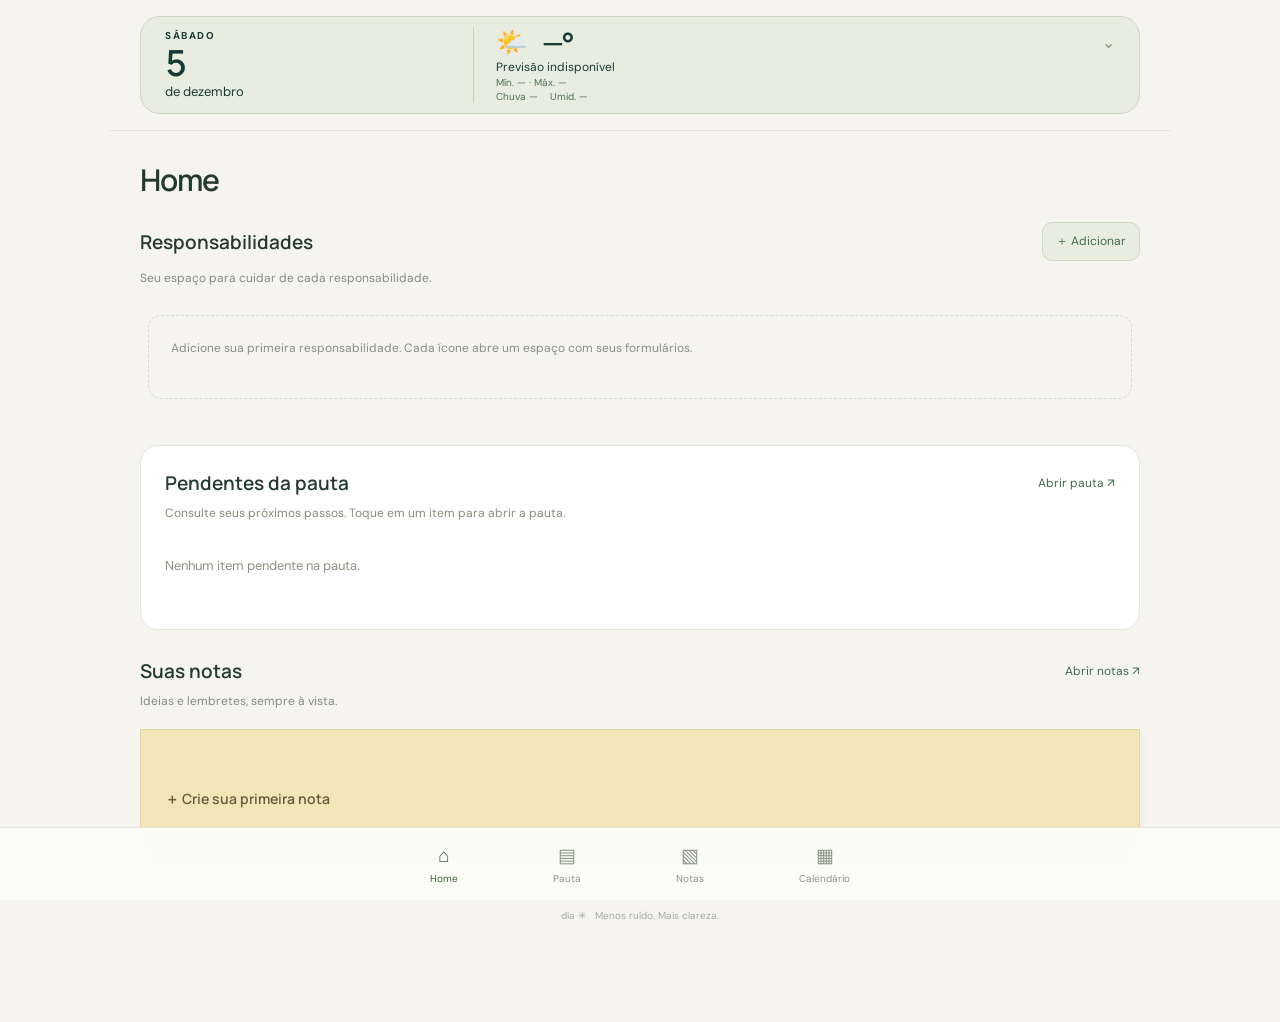
==== commit 059fc938: "Renomeia a tela Hoje para Home" ====
--- a/index.html
+++ b/index.html
@@ -1,6 +1,6 @@
 <!doctype html>
-<html lang="pt-BR"><head><meta charset="utf-8"><meta name="viewport" content="width=device-width,initial-scale=1"><meta name="theme-color" content="#f5f4ef"><title>Dia — seu ponto de partida</title><link rel="stylesheet" href="styles.css"></head><body><header class="app-header"><div class="day-card"><time class="header-date" id="date"><span class="header-weekday" id="headerweekday"></span><span class="header-day" id="headerday"></span><span class="header-month" id="headermonth"></span></time><button class="weathercompact" id="weatheropen" aria-label="Abrir previsão do tempo de Indaial" title="Previsão do tempo — Indaial, SC"><span class="weather-summary"><span id="weatherminiicon" aria-hidden="true">🌤️</span><span id="weatherminitxt">—°</span><span class="weatherchevron" aria-hidden="true">⌄</span></span><span id="weatherminicondition">Carregando previsão…</span><span id="weatherminirange">Mín. — · Máx. —</span><span class="weatherminimetrics"><span id="weatherminirain">Chuva —</span><span id="weatherminihumidity">Umid. —</span></span><span id="weatherminiwarning" hidden>⚠ Aviso meteorológico</span></button></div></header><main class="layout" id="inicio"><section class="responsibilities" aria-labelledby="resptitle"><div class="respheading"><h2 id="resptitle">Responsabilidades</h2><button id="respadd">＋ Adicionar</button></div><p class="respintro">Seu espaço para cuidar de cada responsabilidade.</p><div class="showcase" id="showcase"></div></section><div class="grid"><section class="card" id="pauta"><div class="pautahead"><div class="labelrow"><span class="icon">▤</span><span class="pill">FOCO DO DIA</span></div><h2>Pauta do dia</h2><p>Um passo de cada vez. Comece pelo essencial.</p><div class="progressline"><div class="track"><div class="fill" id="progress"></div></div><span id="count"></span></div></div><div class="items" id="items"></div><button class="add" id="new">＋ &nbsp; Adicionar à pauta</button></section><aside class="right"><section class="note" id="notas"><div class="labelrow"><h2 class="smalltitle">Uma nota para hoje</h2><span>↗</span></div><textarea id="note" aria-label="Anotações do dia" placeholder="Uma ideia, um lembrete ou algo que você não quer esquecer…"></textarea><div class="saved" id="saved">Só seu. Salvo neste navegador.</div></section><section class="card overview"><div class="eyebrow">NO SEU RITMO</div><div class="stats"><div><div class="number" id="total">0</div><div class="statlabel">itens na pauta</div></div><div><div class="number" id="done">0</div><div class="statlabel">concluídos</div></div><div><div class="number" id="left">0</div><div class="statlabel">para fazer</div></div></div></section><div class="quote">“A melhor maneira de cuidar do futuro<br>é cuidar do que você faz hoje.”<span>UM LEMBRETE PARA DESACELERAR</span></div></aside></div><div class="sectionlabel"><h2>Mais do seu dia</h2><span class="soon">Esse espaço vai crescer com você</span></div><div class="future"><div class="futurebox">◉ &nbsp; Informações importantes<span>Novos espaços em breve</span></div><div class="futurebox">☷ &nbsp; Tudo conectado<span>O essencial, sempre à mão</span></div></div><footer>dia ✳ &nbsp; Menos ruído. Mais clareza.</footer></main><nav class="bottomnav" aria-label="Navegação principal"><a href="#inicio" class="active"><b>⌂</b>Hoje</a><a href="#pauta"><b>▤</b>Pauta</a><a href="#notas"><b>▧</b>Notas</a><a href="#calendario" id="calnav"><b>▦</b>Calendário</a></nav><dialog id="dialog"><form id="form"><h2>Adicionar à pauta</h2><label for="title">O que você quer fazer?</label><input id="title" required maxlength="160" placeholder="Ex.: Preparar a reunião"><label for="time">Horário (opcional)</label><input id="time" type="time"><div class="actions"><button type="button" id="cancel">Cancelar</button><button class="primary">Adicionar</button></div></form></dialog><script>
-const today=new Date().toLocaleDateString('en-CA'),key='dia-pauta-'+today;let data;try{data=JSON.parse(localStorage.getItem(key))}catch{}if(!Array.isArray(data))data=[];const $=id=>document.getElementById(id);function updateHeaderDate(){const now=new Date(),options={timeZone:'America/Sao_Paulo'};const parts=new Intl.DateTimeFormat('en-CA',{...options,year:'numeric',month:'2-digit',day:'2-digit'}).formatToParts(now);const part=type=>parts.find(p=>p.type===type).value;$('date').dateTime=part('year')+'-'+part('month')+'-'+part('day');$('headerweekday').textContent=now.toLocaleDateString('pt-BR',{...options,weekday:'long'});$('headerday').textContent=now.toLocaleDateString('pt-BR',{...options,day:'numeric'});$('headermonth').textContent='de '+now.toLocaleDateString('pt-BR',{...options,month:'long'});}updateHeaderDate();setInterval(updateHeaderDate,60000);function save(){try{localStorage.setItem(key,JSON.stringify(data))}catch{alert('Não foi possível salvar neste navegador.')}}function render(){$('items').replaceChildren();if(!data.length){let p=document.createElement('p');p.className='pauta-empty';p.textContent='Seu dia começa aqui. Adicione o primeiro item e dê espaço ao que importa.';$('items').append(p)}data.forEach((v,i)=>{let row=document.createElement('div');row.className='item'+(v.done?' done':'');let c=document.createElement('input');c.type='checkbox';c.className='check';c.checked=v.done;c.setAttribute('aria-label','Concluir '+v.title);c.onchange=()=>{v.done=c.checked;save();render()};let body=document.createElement('div');body.className='itembody';let title=document.createElement('div');title.className='title';title.textContent=v.title;let meta=document.createElement('div');meta.className='meta';meta.textContent=(v.time?v.time+' · ':'')+(v.done?'Concluído':'A fazer');body.append(title,meta);let del=document.createElement('button');del.className='remove';del.textContent='×';del.setAttribute('aria-label','Excluir '+v.title);del.onclick=()=>{data.splice(i,1);save();render()};row.append(c,body,del);$('items').append(row)});let done=data.filter(x=>x.done).length;$('count').textContent=done+' de '+data.length;$('progress').style.width=(data.length?done/data.length*100:0)+'%';$('total').textContent=data.length;$('done').textContent=done;$('left').textContent=data.length-done;if(window.refreshHome)window.refreshHome()}render();$('new').onclick=()=>$('dialog').showModal();$('cancel').onclick=()=>$('dialog').close();$('form').onsubmit=e=>{e.preventDefault();let title=$('title').value.trim();if(!title)return;data.push({title,time:$('time').value,done:false});save();render();$('form').reset();$('dialog').close()};</script><main id="calendario" class="calendarpage" hidden><div class="calbar"><h1>Calendário</h1><div class="calcontrols"><button id="calprev" aria-label="Mês anterior">‹</button><button id="caltoday">Hoje</button><button id="calnext" aria-label="Próximo mês">›</button></div></div><p class="respintro">Os vencimentos de todas as suas responsabilidades, em um só lugar.</p><div class="calmonth" id="calmonth" aria-live="polite"></div><div class="card calendar-card"><div class="calweek"><div>DOM</div><div>SEG</div><div>TER</div><div>QUA</div><div>QUI</div><div>SEX</div><div>SÁB</div></div><div class="calgrid" id="calgrid"></div></div><p class="callegend">Os números abaixo dos dias indicam a quantidade de vencimentos.</p><section class="calevents" id="calevents" aria-live="polite"></section></main><dialog id="respcreate"><form id="respcreateform"><h2>Nova responsabilidade</h2><label for="respname">Nome</label><input id="respname" required maxlength="60" placeholder="Ex.: Trabalho, Casa, Estudos"><label for="respimage">Imagem do ícone (opcional)</label><input id="respimage" type="file" accept="image/*"><img id="respimagepreview" alt="Prévia do ícone" hidden><div class="actions"><button type="button" id="respcreatecancel">Cancelar</button><button class="primary">Criar ícone</button></div></form></dialog><dialog id="respdetail"><div class="detailtop"><h2 id="respdetailtitle"></h2><button id="respclose" aria-label="Fechar">×</button></div><p class="respintro">Crie formulários e mantenha as informações por aqui.</p><div id="respforms"></div><button class="respbtn" id="respnewform">＋ Adicionar formulário</button><form id="formbuilder" hidden><label for="formname">Título do formulário</label><input id="formname" required maxlength="100" placeholder="Ex.: Informações da semana"><label>Campos do formulário</label><div id="fieldrows"></div><button type="button" class="respbtn" id="fieldadd">＋ Adicionar campo</button><div class="actions"><button type="button" id="buildercancel">Cancelar</button><button class="primary">Criar formulário</button></div></form><div class="respsave" id="respstatus" role="status"></div><button class="delete-resp" id="respdelete">Excluir esta responsabilidade</button></dialog><script>(()=>{
+<html lang="pt-BR"><head><meta charset="utf-8"><meta name="viewport" content="width=device-width,initial-scale=1"><meta name="theme-color" content="#f5f4ef"><title>Dia — seu ponto de partida</title><link rel="stylesheet" href="styles.css"></head><body><header class="app-header"><div class="day-card"><time class="header-date" id="date"><span class="header-weekday" id="headerweekday"></span><span class="header-day" id="headerday"></span><span class="header-month" id="headermonth"></span></time><button class="weathercompact" id="weatheropen" aria-label="Abrir previsão do tempo de Indaial" title="Previsão do tempo — Indaial, SC"><span class="weather-summary"><span id="weatherminiicon" aria-hidden="true">🌤️</span><span id="weatherminitxt">—°</span><span class="weatherchevron" aria-hidden="true">⌄</span></span><span id="weatherminicondition">Carregando previsão…</span><span id="weatherminirange">Mín. — · Máx. —</span><span class="weatherminimetrics"><span id="weatherminirain">Chuva —</span><span id="weatherminihumidity">Umid. —</span></span><span id="weatherminiwarning" hidden>⚠ Aviso meteorológico</span></button></div></header><main class="layout" id="inicio"><section class="responsibilities" aria-labelledby="resptitle"><div class="respheading"><h2 id="resptitle">Responsabilidades</h2><button id="respadd">＋ Adicionar</button></div><p class="respintro">Seu espaço para cuidar de cada responsabilidade.</p><div class="showcase" id="showcase"></div></section><div class="grid"><section class="card" id="pauta"><div class="pautahead"><div class="labelrow"><span class="icon">▤</span><span class="pill">FOCO DO DIA</span></div><h2>Pauta do dia</h2><p>Um passo de cada vez. Comece pelo essencial.</p><div class="progressline"><div class="track"><div class="fill" id="progress"></div></div><span id="count"></span></div></div><div class="items" id="items"></div><button class="add" id="new">＋ &nbsp; Adicionar à pauta</button></section><aside class="right"><section class="note" id="notas"><div class="labelrow"><h2 class="smalltitle">Uma nota para hoje</h2><span>↗</span></div><textarea id="note" aria-label="Anotações do dia" placeholder="Uma ideia, um lembrete ou algo que você não quer esquecer…"></textarea><div class="saved" id="saved">Só seu. Salvo neste navegador.</div></section><section class="card overview"><div class="eyebrow">NO SEU RITMO</div><div class="stats"><div><div class="number" id="total">0</div><div class="statlabel">itens na pauta</div></div><div><div class="number" id="done">0</div><div class="statlabel">concluídos</div></div><div><div class="number" id="left">0</div><div class="statlabel">para fazer</div></div></div></section><div class="quote">“A melhor maneira de cuidar do futuro<br>é cuidar do que você faz hoje.”<span>UM LEMBRETE PARA DESACELERAR</span></div></aside></div><div class="sectionlabel"><h2>Mais do seu dia</h2><span class="soon">Esse espaço vai crescer com você</span></div><div class="future"><div class="futurebox">◉ &nbsp; Informações importantes<span>Novos espaços em breve</span></div><div class="futurebox">☷ &nbsp; Tudo conectado<span>O essencial, sempre à mão</span></div></div><footer>dia ✳ &nbsp; Menos ruído. Mais clareza.</footer></main><nav class="bottomnav" aria-label="Navegação principal"><a href="#inicio" class="active"><b>⌂</b>Home</a><a href="#pauta"><b>▤</b>Pauta</a><a href="#notas"><b>▧</b>Notas</a><a href="#calendario" id="calnav"><b>▦</b>Calendário</a></nav><dialog id="dialog"><form id="form"><h2>Adicionar à pauta</h2><label for="title">O que você quer fazer?</label><input id="title" required maxlength="160" placeholder="Ex.: Preparar a reunião"><label for="time">Horário (opcional)</label><input id="time" type="time"><div class="actions"><button type="button" id="cancel">Cancelar</button><button class="primary">Adicionar</button></div></form></dialog><script>
+const today=new Date().toLocaleDateString('en-CA'),key='dia-pauta-'+today;let data;try{data=JSON.parse(localStorage.getItem(key))}catch{}if(!Array.isArray(data))data=[];const $=id=>document.getElementById(id);function updateHeaderDate(){const now=new Date(),options={timeZone:'America/Sao_Paulo'};const parts=new Intl.DateTimeFormat('en-CA',{...options,year:'numeric',month:'2-digit',day:'2-digit'}).formatToParts(now);const part=type=>parts.find(p=>p.type===type).value;$('date').dateTime=part('year')+'-'+part('month')+'-'+part('day');$('headerweekday').textContent=now.toLocaleDateString('pt-BR',{...options,weekday:'long'});$('headerday').textContent=now.toLocaleDateString('pt-BR',{...options,day:'numeric'});$('headermonth').textContent='de '+now.toLocaleDateString('pt-BR',{...options,month:'long'});}updateHeaderDate();setInterval(updateHeaderDate,60000);function save(){try{localStorage.setItem(key,JSON.stringify(data))}catch{alert('Não foi possível salvar neste navegador.')}}function render(){$('items').replaceChildren();if(!data.length){let p=document.createElement('p');p.className='pauta-empty';p.textContent='Seu dia começa aqui. Adicione o primeiro item e dê espaço ao que importa.';$('items').append(p)}data.forEach((v,i)=>{let row=document.createElement('div');row.className='item'+(v.done?' done':'');let c=document.createElement('input');c.type='checkbox';c.className='check';c.checked=v.done;c.setAttribute('aria-label','Concluir '+v.title);c.onchange=()=>{v.done=c.checked;save();render()};let body=document.createElement('div');body.className='itembody';let title=document.createElement('div');title.className='title';title.textContent=v.title;let meta=document.createElement('div');meta.className='meta';meta.textContent=(v.time?v.time+' · ':'')+(v.done?'Concluído':'A fazer');body.append(title,meta);let del=document.createElement('button');del.className='remove';del.textContent='×';del.setAttribute('aria-label','Excluir '+v.title);del.onclick=()=>{data.splice(i,1);save();render()};row.append(c,body,del);$('items').append(row)});let done=data.filter(x=>x.done).length;$('count').textContent=done+' de '+data.length;$('progress').style.width=(data.length?done/data.length*100:0)+'%';$('total').textContent=data.length;$('done').textContent=done;$('left').textContent=data.length-done;if(window.refreshHome)window.refreshHome()}render();$('new').onclick=()=>$('dialog').showModal();$('cancel').onclick=()=>$('dialog').close();$('form').onsubmit=e=>{e.preventDefault();let title=$('title').value.trim();if(!title)return;data.push({title,time:$('time').value,done:false});save();render();$('form').reset();$('dialog').close()};</script><main id="calendario" class="calendarpage" hidden><div class="calbar"><h1>Calendário</h1><div class="calcontrols"><button id="calprev" aria-label="Mês anterior">‹</button><button id="caltoday">Hoje</button><button id="calnext" aria-label="Próximo mês">›</button></div></div><p class="respintro">Os vencimentos de todas as suas responsabilidades, em um só lugar.</p><div class="calfilter"><label for="calresponsibility">Responsabilidade</label><select id="calresponsibility"><option value="">Todas as responsabilidades</option></select></div><div class="calmonth" id="calmonth" aria-live="polite"></div><div class="card calendar-card"><div class="calweek"><div>DOM</div><div>SEG</div><div>TER</div><div>QUA</div><div>QUI</div><div>SEX</div><div>SÁB</div></div><div class="calgrid" id="calgrid"></div></div><p class="callegend">Os números abaixo dos dias indicam a quantidade de vencimentos.</p><section class="calevents" id="calevents" aria-live="polite"></section></main><dialog id="respcreate"><form id="respcreateform"><h2>Nova responsabilidade</h2><label for="respname">Nome</label><input id="respname" required maxlength="60" placeholder="Ex.: Trabalho, Casa, Estudos"><label for="respimage">Imagem do ícone (opcional)</label><input id="respimage" type="file" accept="image/*"><img id="respimagepreview" alt="Prévia do ícone" hidden><div class="actions"><button type="button" id="respcreatecancel">Cancelar</button><button class="primary">Criar ícone</button></div></form></dialog><dialog id="respdetail"><div class="detailtop"><h2 id="respdetailtitle"></h2><button id="respclose" aria-label="Fechar">×</button></div><p class="respintro">Crie formulários e mantenha as informações por aqui.</p><div id="respforms"></div><button class="respbtn" id="respnewform">＋ Adicionar formulário</button><form id="formbuilder" hidden><label for="formname">Título do formulário</label><input id="formname" required maxlength="100" placeholder="Ex.: Informações da semana"><label>Campos do formulário</label><div id="fieldrows"></div><button type="button" class="respbtn" id="fieldadd">＋ Adicionar campo</button><div class="actions"><button type="button" id="buildercancel">Cancelar</button><button class="primary">Criar formulário</button></div></form><div class="respsave" id="respstatus" role="status"></div><button class="delete-resp" id="respdelete">Excluir esta responsabilidade</button></dialog><script>(()=>{
 const el=id=>document.getElementById(id),storage='dia-responsabilidades-v1';let list=[];try{const stored=JSON.parse(localStorage.getItem(storage));if(Array.isArray(stored))list=stored}catch{}let active=null,image='',imageBusy=false,editing=null;
 function persist(){try{localStorage.setItem(storage,JSON.stringify(list));render();if(window.refreshCalendar)window.refreshCalendar();el('respstatus').textContent='Salvo neste navegador ✓';return true}catch{el('respstatus').textContent='Não foi possível salvar. O armazenamento pode estar cheio.';alert('Não foi possível salvar. Tente usar uma imagem menor ou liberar espaço no navegador.');return false}}
 function node(tag,cls,text){const n=document.createElement(tag);if(cls)n.className=cls;if(text!==undefined)n.textContent=text;return n}
@@ -18,24 +18,32 @@
 fields.forEach(field=>{count++;let value=field.value;
 if(field.type==='checkbox')value=value?'Sim':'Não';
 else if(field.type==='date'&&/^\d{4}-\d{2}-\d{2}$/.test(value||''))value=value.split('-').reverse().join('/');
-values.append(node('dt','',field.label),node('dd','',value===undefined||value===null||value===''?'Não preenchido':String(value)));});favoritePanel.append(values);});
+values.append(node('dt','',field.label),node('dd','',value===undefined||value===null||value===''?'Não preenchido':String(value)));if(field.dateEnabled&&field.date)values.append(node('dt','','Data de '+field.label),node('dd','',field.date.split('-').reverse().join('/')));});favoritePanel.append(values);});
 if(!count)favoritePanel.append(node('p','respintro','Nenhum campo favorito. Clique novamente nesta responsabilidade para abrir os formulários e marcar seus favoritos.'));
 
 }
 function selectResponsibility(r){if(selectedResponsibility===r.id){open(r);return}selectedResponsibility=r.id;render();}
 
-function render(){el('showcase').replaceChildren();renderFavorites();if(!list.length){el('showcase').append(node('div','emptyresp','Adicione sua primeira responsabilidade. Cada ícone abre um espaço com seus formulários.'));return}list.forEach(r=>{const now=new Date();const today=now.getFullYear()+'-'+String(now.getMonth()+1).padStart(2,'0')+'-'+String(now.getDate()).padStart(2,'0');const due=(r.forms||[]).some(f=>(f.fields||[]).some(field=>field.type==='date'&&field.value===today));const soonDates=[1,2,3].map(offset=>{const d=new Date(now.getFullYear(),now.getMonth(),now.getDate()+offset);return d.getFullYear()+'-'+String(d.getMonth()+1).padStart(2,'0')+'-'+String(d.getDate()).padStart(2,'0')});const soon=(r.forms||[]).some(f=>(f.fields||[]).some(field=>field.type==='date'&&soonDates.includes(field.value)));const b=node('button','respicon'+(due?' due-today':soon?' due-soon':''));b.type='button';if(r.image){const img=node('img');img.src=r.image;img.alt='';b.append(img)}else b.append(node('span','fallback',r.name.slice(0,1).toUpperCase()));b.append(node('span','',r.name));b.setAttribute('aria-label','Abrir responsabilidade '+r.name+(due?' — vencimento hoje':soon?' — vencimento nos próximos 3 dias':''));if(due)b.title='Vencimento hoje';else if(soon)b.title='Vencimento nos próximos 3 dias';b.setAttribute('aria-pressed',String(selectedResponsibility===r.id));b.setAttribute('aria-controls','responsibility-favorites');b.onclick=()=>selectResponsibility(r);el('showcase').append(b)})}
+function render(){el('showcase').replaceChildren();renderFavorites();if(!list.length){el('showcase').append(node('div','emptyresp','Adicione sua primeira responsabilidade. Cada ícone abre um espaço com seus formulários.'));return}list.forEach(r=>{const now=new Date();const today=now.getFullYear()+'-'+String(now.getMonth()+1).padStart(2,'0')+'-'+String(now.getDate()).padStart(2,'0');const due=(r.forms||[]).some(f=>(f.fields||[]).some(field=>(field.type==='date'?field.value:field.dateEnabled?field.date:'')===today));const soonDates=[1,2,3].map(offset=>{const d=new Date(now.getFullYear(),now.getMonth(),now.getDate()+offset);return d.getFullYear()+'-'+String(d.getMonth()+1).padStart(2,'0')+'-'+String(d.getDate()).padStart(2,'0')});const soon=(r.forms||[]).some(f=>(f.fields||[]).some(field=>soonDates.includes(field.type==='date'?field.value:field.dateEnabled?field.date:'')));const b=node('button','respicon'+(due?' due-today':soon?' due-soon':''));b.type='button';if(r.image){const img=node('img');img.src=r.image;img.alt='';b.append(img)}else b.append(node('span','fallback',r.name.slice(0,1).toUpperCase()));b.append(node('span','',r.name));b.setAttribute('aria-label','Abrir responsabilidade '+r.name+(due?' — vencimento hoje':soon?' — vencimento nos próximos 3 dias':''));if(due)b.title='Vencimento hoje';else if(soon)b.title='Vencimento nos próximos 3 dias';b.setAttribute('aria-pressed',String(selectedResponsibility===r.id));b.setAttribute('aria-controls','responsibility-favorites');b.onclick=()=>selectResponsibility(r);el('showcase').append(b)})}
 function open(r){active=r;el('respdetailtitle').textContent=r.name;el('formbuilder').hidden=true;el('respnewform').hidden=false;el('respstatus').textContent='Salvo somente neste navegador.';renderForms();el('respdetail').showModal()}
 function renderForms(){const target=el('respforms');target.replaceChildren();if(!active.forms.length)target.append(node('p','respintro','Nenhum formulário ainda. Comece adicionando um abaixo.'));active.forms.forEach((f,fi)=>{const card=node('section','formcard');const heading=node('div','formheading');heading.append(node('h3','',f.title));const edit=node('button','editform','✎');edit.type='button';edit.title='Editar formulário';edit.setAttribute('aria-label','Editar formulário '+f.title);edit.onclick=()=>startBuilder(f);heading.append(edit);card.append(heading);f.fields.forEach((field,idx)=>{const id='resp-field-'+fi+'-'+idx;const label=node('label','',field.label);label.htmlFor=id;let input;if(field.type==='textarea')input=node('textarea');else{input=node('input');input.type=field.type}input.id=id;if(field.type==='checkbox'){input.className='respcheck';input.checked=!!field.value;label.prepend(input);card.append(label)}else{input.value=field.value||'';card.append(label,input)}const star=node('button','favorite-star',field.favorite?'★':'☆');star.type='button';
  const syncStar=()=>{star.textContent=field.favorite?'★':'☆';star.setAttribute('aria-pressed',String(!!field.favorite));star.setAttribute('aria-label',(field.favorite?'Remover dos favoritos: ':'Favoritar campo: ')+field.label);star.title=field.favorite?'Remover dos favoritos':'Favoritar campo';};syncStar();
  const labelRow=node('div','favorite-field-label');label.before(labelRow);labelRow.append(label,star);
  star.onclick=()=>{const previous=field.favorite;field.favorite=!field.favorite;if(!persist())field.favorite=previous;syncStar();};
- input.oninput=()=>{field.value=field.type==='checkbox'?input.checked:input.value;persist()}});const del=node('button','delete-resp','Excluir formulário');del.type='button';del.onclick=()=>{if(!confirm('Excluir este formulário e as informações preenchidas?'))return;active.forms.splice(fi,1);persist();renderForms()};card.append(del);target.append(card)})}
+ input.oninput=()=>{field.value=field.type==='checkbox'?input.checked:input.value;persist()};
+if(field.type==='text'||field.type==='textarea'){
+const dateArea=node('div','field-date');const dateToggle=node('button','respbtn',field.dateEnabled?'Remover data':'Adicionar data');dateToggle.type='button';
+const dateLabel=node('label','','Data de '+field.label);const dateInput=node('input');dateInput.type='date';dateInput.id=id+'-date';dateLabel.htmlFor=dateInput.id;dateInput.value=field.date||'';
+function syncDate(){dateLabel.hidden=dateInput.hidden=!field.dateEnabled;dateToggle.textContent=field.dateEnabled?'Remover data':'Adicionar data';dateToggle.setAttribute('aria-expanded',String(!!field.dateEnabled));dateToggle.setAttribute('aria-label',dateToggle.textContent+' de '+field.label);}syncDate();
+dateToggle.onclick=()=>{const previous={dateEnabled:field.dateEnabled,date:field.date};field.dateEnabled=!field.dateEnabled;if(!field.dateEnabled)field.date='';if(!persist())Object.assign(field,previous);dateInput.value=field.date||'';syncDate();if(field.dateEnabled)dateInput.focus();};
+dateInput.oninput=()=>{const previous=field.date;field.date=dateInput.value;if(!persist()){field.date=previous;dateInput.value=previous||'';}};
+dateArea.append(dateToggle,dateLabel,dateInput);card.append(dateArea);
+}});const del=node('button','delete-resp','Excluir formulário');del.type='button';del.onclick=()=>{if(!confirm('Excluir este formulário e as informações preenchidas?'))return;active.forms.splice(fi,1);persist();renderForms()};card.append(del);target.append(card)})}
 el('respadd').onclick=()=>{el('respcreateform').reset();image='';el('respimagepreview').hidden=true;el('respcreate').showModal()};el('respcreatecancel').onclick=()=>el('respcreate').close();el('respclose').onclick=()=>el('respdetail').close();
 el('respimage').onchange=async()=>{const file=el('respimage').files[0];image='';el('respimagepreview').hidden=true;if(!file)return;imageBusy=true;const submit=el('respcreateform').querySelector('button[type=submit],button.primary');submit.disabled=true;try{if(!file.type.startsWith('image/'))throw Error();const url=URL.createObjectURL(file);try{const img=new Image();await new Promise((resolve,reject)=>{img.onload=resolve;img.onerror=reject;img.src=url});const canvas=document.createElement('canvas');canvas.width=canvas.height=160;const ctx=canvas.getContext('2d');const side=Math.min(img.width,img.height);ctx.drawImage(img,(img.width-side)/2,(img.height-side)/2,side,side,0,0,160,160);image=canvas.toDataURL('image/jpeg',.82);el('respimagepreview').src=image;el('respimagepreview').hidden=false}finally{URL.revokeObjectURL(url)}}catch{el('respimage').value='';alert('Não foi possível abrir essa imagem. Escolha uma imagem JPG, PNG ou WebP.')}finally{imageBusy=false;submit.disabled=false}};
 el('respcreateform').onsubmit=e=>{e.preventDefault();if(imageBusy)return;const name=el('respname').value.trim();if(!name)return;const r={id:Date.now().toString(36)+Math.random().toString(36).slice(2),name,image,forms:[]};list.push(r);if(!persist()){list.pop();return}render();el('respcreate').close()};
 function addField(field){const row=node('div','fieldrow');if(field)row._original=field;const label=node('input');label.required=true;label.maxLength=100;label.placeholder='Nome do campo';label.setAttribute('aria-label','Nome do campo');const select=node('select');select.setAttribute('aria-label','Tipo do campo');[['text','Texto'],['textarea','Texto longo'],['number','Número'],['date','Data'],['checkbox','Marcação']].forEach(([value,text])=>{const opt=node('option','',text);opt.value=value;select.append(opt)});const remove=node('button','','×');remove.type='button';remove.setAttribute('aria-label','Remover campo');remove.onclick=()=>row.remove();if(field){label.value=field.label;select.value=field.type}row.append(label,select,remove);el('fieldrows').append(row)}
-function startBuilder(form=null){editing=form;el('formbuilder').reset();el('fieldrows').replaceChildren();el('formname').value=form?form.title:'';if(form)form.fields.forEach(f=>addField(f));else addField();el('formbuilder').querySelector('.primary').textContent=form?'Salvar alterações':'Criar formulário';el('formbuilder').hidden=false;el('respnewform').hidden=true;el('formname').focus();el('formbuilder').scrollIntoView({block:'nearest',behavior:'smooth'})}el('respnewform').onclick=()=>startBuilder();el('fieldadd').onclick=()=>addField();el('buildercancel').onclick=()=>{el('formbuilder').hidden=true;el('respnewform').hidden=false};el('formbuilder').onsubmit=e=>{e.preventDefault();const title=el('formname').value.trim();const fields=[...el('fieldrows').children].map(row=>({label:row.querySelector('input').value.trim(),type:row.querySelector('select').value,value:row._original?row._original.value:'',favorite:!!row._original?.favorite}));if(!title||!fields.length||fields.some(f=>!f.label)){alert('Informe um título e pelo menos um campo com nome.');return}const previous=editing?{title:editing.title,fields:editing.fields}:null;if(editing){editing.title=title;editing.fields=fields}else active.forms.push({title,fields});if(!persist()){if(editing)Object.assign(editing,previous);else active.forms.pop();return}editing=null;el('formbuilder').hidden=true;el('respnewform').hidden=false;renderForms()};const deletePrompt=node('section','delete-confirmation');deletePrompt.hidden=true;deletePrompt.setAttribute('role','group');deletePrompt.setAttribute('aria-label','Confirmar exclusão da responsabilidade');
+function startBuilder(form=null){editing=form;el('formbuilder').reset();el('fieldrows').replaceChildren();el('formname').value=form?form.title:'';if(form)form.fields.forEach(f=>addField(f));else addField();el('formbuilder').querySelector('.primary').textContent=form?'Salvar alterações':'Criar formulário';el('formbuilder').hidden=false;el('respnewform').hidden=true;el('formname').focus();el('formbuilder').scrollIntoView({block:'nearest',behavior:'smooth'})}el('respnewform').onclick=()=>startBuilder();el('fieldadd').onclick=()=>addField();el('buildercancel').onclick=()=>{el('formbuilder').hidden=true;el('respnewform').hidden=false};el('formbuilder').onsubmit=e=>{e.preventDefault();const title=el('formname').value.trim();const fields=[...el('fieldrows').children].map(row=>({label:row.querySelector('input').value.trim(),type:row.querySelector('select').value,value:row._original?row._original.value:'',favorite:!!row._original?.favorite,dateEnabled:['text','textarea'].includes(row.querySelector('select').value)&&!!row._original?.dateEnabled,date:row._original?.date||''}));if(!title||!fields.length||fields.some(f=>!f.label)){alert('Informe um título e pelo menos um campo com nome.');return}const previous=editing?{title:editing.title,fields:editing.fields}:null;if(editing){editing.title=title;editing.fields=fields}else active.forms.push({title,fields});if(!persist()){if(editing)Object.assign(editing,previous);else active.forms.pop();return}editing=null;el('formbuilder').hidden=true;el('respnewform').hidden=false;renderForms()};const deletePrompt=node('section','delete-confirmation');deletePrompt.hidden=true;deletePrompt.setAttribute('role','group');deletePrompt.setAttribute('aria-label','Confirmar exclusão da responsabilidade');
 const deleteMessage=node('p','','Excluir esta responsabilidade e todos os seus formulários? Esta ação não pode ser desfeita.');
 const deleteCancel=node('button','respbtn','Cancelar');deleteCancel.type='button';
 const deleteConfirm=node('button','delete-resp','Sim, excluir responsabilidade');deleteConfirm.type='button';
@@ -48,10 +56,28 @@
 window.addEventListener('focus',render);document.addEventListener('visibilitychange',()=>{if(!document.hidden)render()});setInterval(render,60000);window.openResponsibility=id=>{const r=list.find(x=>x.id===id);if(r)open(r)};})();
 </script><script>(()=>{
 const $=id=>document.getElementById(id),localDay=d=>d.getFullYear()+'-'+String(d.getMonth()+1).padStart(2,'0')+'-'+String(d.getDate()).padStart(2,'0');let selected=localDay(new Date()),view=new Date();view.setDate(1);
-function events(){let list=[];try{list=JSON.parse(localStorage.getItem('dia-responsabilidades-v1'))||[]}catch{}const all=[];list.forEach(r=>(r.forms||[]).forEach((f,formIndex)=>(f.fields||[]).forEach(field=>{if(field.type==='date'&&/^\d{4}-\d{2}-\d{2}$/.test(field.value||'')){const existing=all.find(e=>e.id===r.id&&e.formIndex===formIndex&&e.date===field.value);if(existing)existing.fields.push(field.label);else all.push({date:field.value,responsibility:r.name,id:r.id,formIndex,form:f.title,fields:[field.label]})}})));return all}
+const responsibilityFilter = $('calresponsibility');
+function filteredResponsibilities() {
+  let responsibilities = [];
+  try {
+    const stored = JSON.parse(localStorage.getItem('dia-responsabilidades-v1'));
+    if (Array.isArray(stored)) responsibilities = stored;
+  } catch {}
+  const previous = responsibilityFilter.value;
+  responsibilityFilter.options.length = 1;
+  for (const responsibility of responsibilities) {
+    const option = node('option', '', responsibility.name);
+    option.value = responsibility.id;
+    responsibilityFilter.append(option);
+  }
+  responsibilityFilter.value = responsibilities.some(r => String(r.id) === previous) ? previous : '';
+  const selectedId = responsibilityFilter.value;
+  return selectedId ? responsibilities.filter(r => String(r.id) === selectedId) : responsibilities;
+}
+function events(list){const all=[];list.forEach(r=>(r.forms||[]).forEach((f,formIndex)=>(f.fields||[]).forEach(field=>{const date=field.type==='date'?field.value:field.dateEnabled?field.date:'';if(/^\d{4}-\d{2}-\d{2}$/.test(date||'')){const existing=all.find(e=>e.id===r.id&&e.formIndex===formIndex&&e.date===date);if(existing)existing.fields.push(field.label);else all.push({date,responsibility:r.name,id:r.id,formIndex,form:f.title,fields:[field.label]})}})));return all}
 function node(t,c,text){const n=document.createElement(t);if(c)n.className=c;if(text!==undefined)n.textContent=text;return n}
-function render(){const all=events(),today=localDay(new Date());$('calmonth').textContent=view.toLocaleDateString('pt-BR',{month:'long',year:'numeric'});$('calgrid').replaceChildren();for(let i=0;i<view.getDay();i++)$('calgrid').append(node('div','calblank'));const days=new Date(view.getFullYear(),view.getMonth()+1,0).getDate();for(let day=1;day<=days;day++){const date=localDay(new Date(view.getFullYear(),view.getMonth(),day)),items=all.filter(e=>e.date===date);const b=node('button','calday'+(date===selected?' selected':'')+(date===today?' today':''),String(day));b.type='button';b.setAttribute('aria-pressed',String(date===selected));b.setAttribute('aria-label',day+' de '+$('calmonth').textContent+', '+items.length+' vencimentos');if(items.length)b.append(node('small','',items.length+' '+(items.length===1?'item':'itens')));b.onclick=()=>{selected=date;render()};$('calgrid').append(b)}const area=$('calevents');area.replaceChildren();area.append(node('h2','',new Date(selected+'T12:00:00').toLocaleDateString('pt-BR',{weekday:'long',day:'numeric',month:'long',year:'numeric'})));const matches=all.filter(e=>e.date===selected);if(!matches.length)area.append(node('p','calempty','Nenhum vencimento neste dia. As datas preenchidas nos formulários aparecem aqui automaticamente.'));matches.forEach(e=>{const b=node('button','calevent');b.type='button';b.append(node('small','',e.responsibility),node('strong','',e.form),node('span','',e.fields.join(' · ')));b.setAttribute('aria-label','Abrir '+e.responsibility+', '+e.form+', '+e.fields.join(', '));b.onclick=()=>window.openResponsibility(e.id);area.append(b)})}
-$('calprev').onclick=()=>{view.setMonth(view.getMonth()-1);render()};$('calnext').onclick=()=>{view.setMonth(view.getMonth()+1);render()};$('caltoday').onclick=()=>{view=new Date();view.setDate(1);selected=localDay(new Date());render()};window.refreshCalendar=render;window.addEventListener('storage',render);render();
+function render(){const all=events(filteredResponsibilities()),today=localDay(new Date());$('calmonth').textContent=view.toLocaleDateString('pt-BR',{month:'long',year:'numeric'});$('calgrid').replaceChildren();for(let i=0;i<view.getDay();i++)$('calgrid').append(node('div','calblank'));const days=new Date(view.getFullYear(),view.getMonth()+1,0).getDate();for(let day=1;day<=days;day++){const date=localDay(new Date(view.getFullYear(),view.getMonth(),day)),items=all.filter(e=>e.date===date);const b=node('button','calday'+(date===selected?' selected':'')+(date===today?' today':''),String(day));b.type='button';b.setAttribute('aria-pressed',String(date===selected));b.setAttribute('aria-label',day+' de '+$('calmonth').textContent+', '+items.length+' vencimentos');if(items.length)b.append(node('small','',items.length+' '+(items.length===1?'item':'itens')));b.onclick=()=>{selected=date;render()};$('calgrid').append(b)}const area=$('calevents');area.replaceChildren();area.append(node('h2','',new Date(selected+'T12:00:00').toLocaleDateString('pt-BR',{weekday:'long',day:'numeric',month:'long',year:'numeric'})));const matches=all.filter(e=>e.date===selected);if(!matches.length)area.append(node('p','calempty','Nenhum vencimento neste dia para a seleção atual.'));matches.forEach(e=>{const b=node('button','calevent');b.type='button';b.append(node('small','',e.responsibility),node('strong','',e.form),node('span','',e.fields.join(' · ')));b.setAttribute('aria-label','Abrir '+e.responsibility+', '+e.form+', '+e.fields.join(', '));b.onclick=()=>window.openResponsibility(e.id);area.append(b)})}
+$('calprev').onclick=()=>{view.setMonth(view.getMonth()-1);render()};$('calnext').onclick=()=>{view.setMonth(view.getMonth()+1);render()};$('caltoday').onclick=()=>{view=new Date();view.setDate(1);selected=localDay(new Date());render()};responsibilityFilter.addEventListener('change', render);window.refreshCalendar=render;window.addEventListener('storage',render);render();
 })();
 </script><dialog id="weatherdialog"><div class="weatherdialogtop"><span>Indaial, SC</span><button id="weatherclose" aria-label="Fechar previsão">×</button></div><section class="card weather" aria-labelledby="weathertitle"><div class="labelrow"><div><div class="eyebrow">TEMPO EM INDAIAL, SC</div><h2 id="weathertitle">O tempo hoje</h2></div><button id="weatherrefresh" class="respbtn" aria-label="Atualizar previsão do tempo">↻ Atualizar</button></div><div id="weathercontent" hidden><div class="weathernow"><span id="weathericon" aria-hidden="true"></span><div><div id="weathertemp"></div><strong id="weathercondition"></strong><div id="weatherfeel"></div></div><div class="weatherdetails"><div id="weatherrange"></div><div id="weatherrain"></div><div id="weatherhumidity"></div></div></div><details class="weatherforecast" open><summary>Previsão para 7 dias</summary><div id="weatherweek"></div></details></div><section class="weatheralerts"><strong>Avisos meteorológicos · Indaial</strong><div id="weatheralertstatus" role="status">Consultando avisos do INMET…</div><div id="weatheralertlist"></div><a href="https://avisos.inmet.gov.br/" target="_blank" rel="noopener">Consultar avisos oficiais no INMET ↗</a></section><div class="weatherfoot"><span id="weatherstatus" role="status">Carregando previsão…</span><a href="https://open-meteo.com/" target="_blank" rel="noopener">Open-Meteo</a></div></section></dialog><script>document.getElementById("weatheropen").onclick=()=>document.getElementById("weatherdialog").showModal();document.getElementById("weatherclose").onclick=()=>document.getElementById("weatherdialog").close();</script><script>(()=>{
 const $=id=>document.getElementById(id),url='https://api.open-meteo.com/v1/forecast?latitude=-26.89778&longitude=-49.23167&current=temperature_2m,apparent_temperature,relative_humidity_2m,weather_code,is_day&daily=weather_code,temperature_2m_max,temperature_2m_min,precipitation_probability_max&timezone=America%2FSao_Paulo&forecast_days=7',key='dia-weather-indaial-v1';let busy=false;
--- a/styles.css
+++ b/styles.css
@@ -94,4 +94,51 @@
 .responsibility-favorites{margin-top:22px;padding:20px}
 .responsibility-favorites h3{margin:0 0 16px}.responsibility-favorites h4{margin:18px 0 10px;color:#416b4e}
 .favorite-values{margin:0}.favorite-values dt{font-size:12px;color:#7b8179;margin-top:12px}
-.favorite-values dd{margin:4px 0 14px;white-space:pre-wrap;overflow-wrap:anywhere}
+.favorite-values dd{margin:4px 0 14px;white-space:pre-wrap;overflow-wrap:anywhere}
+
+.calfilter { position: relative; margin-top: 18px; }
+.calfilter label {
+  position: absolute;
+  top: 10px;
+  left: 15px;
+  margin: 0;
+  color: var(--green);
+  font-size: 14px;
+  font-weight: 700;
+  line-height: 17px;
+  pointer-events: none;
+}
+.calfilter select {
+  display: block;
+  appearance: none;
+  width: 100%;
+  min-width: 0;
+  min-height: 58px;
+  padding: 27px 42px 9px 14px;
+  border: 1px solid var(--line);
+  border-radius: 14px;
+  background: #fff;
+  color: var(--ink);
+  font: inherit;
+  font-size: 11px;
+  line-height: 20px;
+  cursor: pointer;
+}
+.calfilter::after {
+  content: "";
+  position: absolute;
+  top: 50%;
+  right: 17px;
+  width: 7px;
+  height: 7px;
+  border: solid var(--green);
+  border-width: 0 2px 2px 0;
+  transform: translateY(-70%) rotate(45deg);
+  pointer-events: none;
+}
+.calfilter select:hover { border-color: var(--green); }
+.calfilter select:focus-visible { outline: 2px solid var(--green); outline-offset: 2px; }
+@media (forced-colors: active) {
+  .calfilter select { appearance: auto; }
+  .calfilter::after { content: none; }
+}
